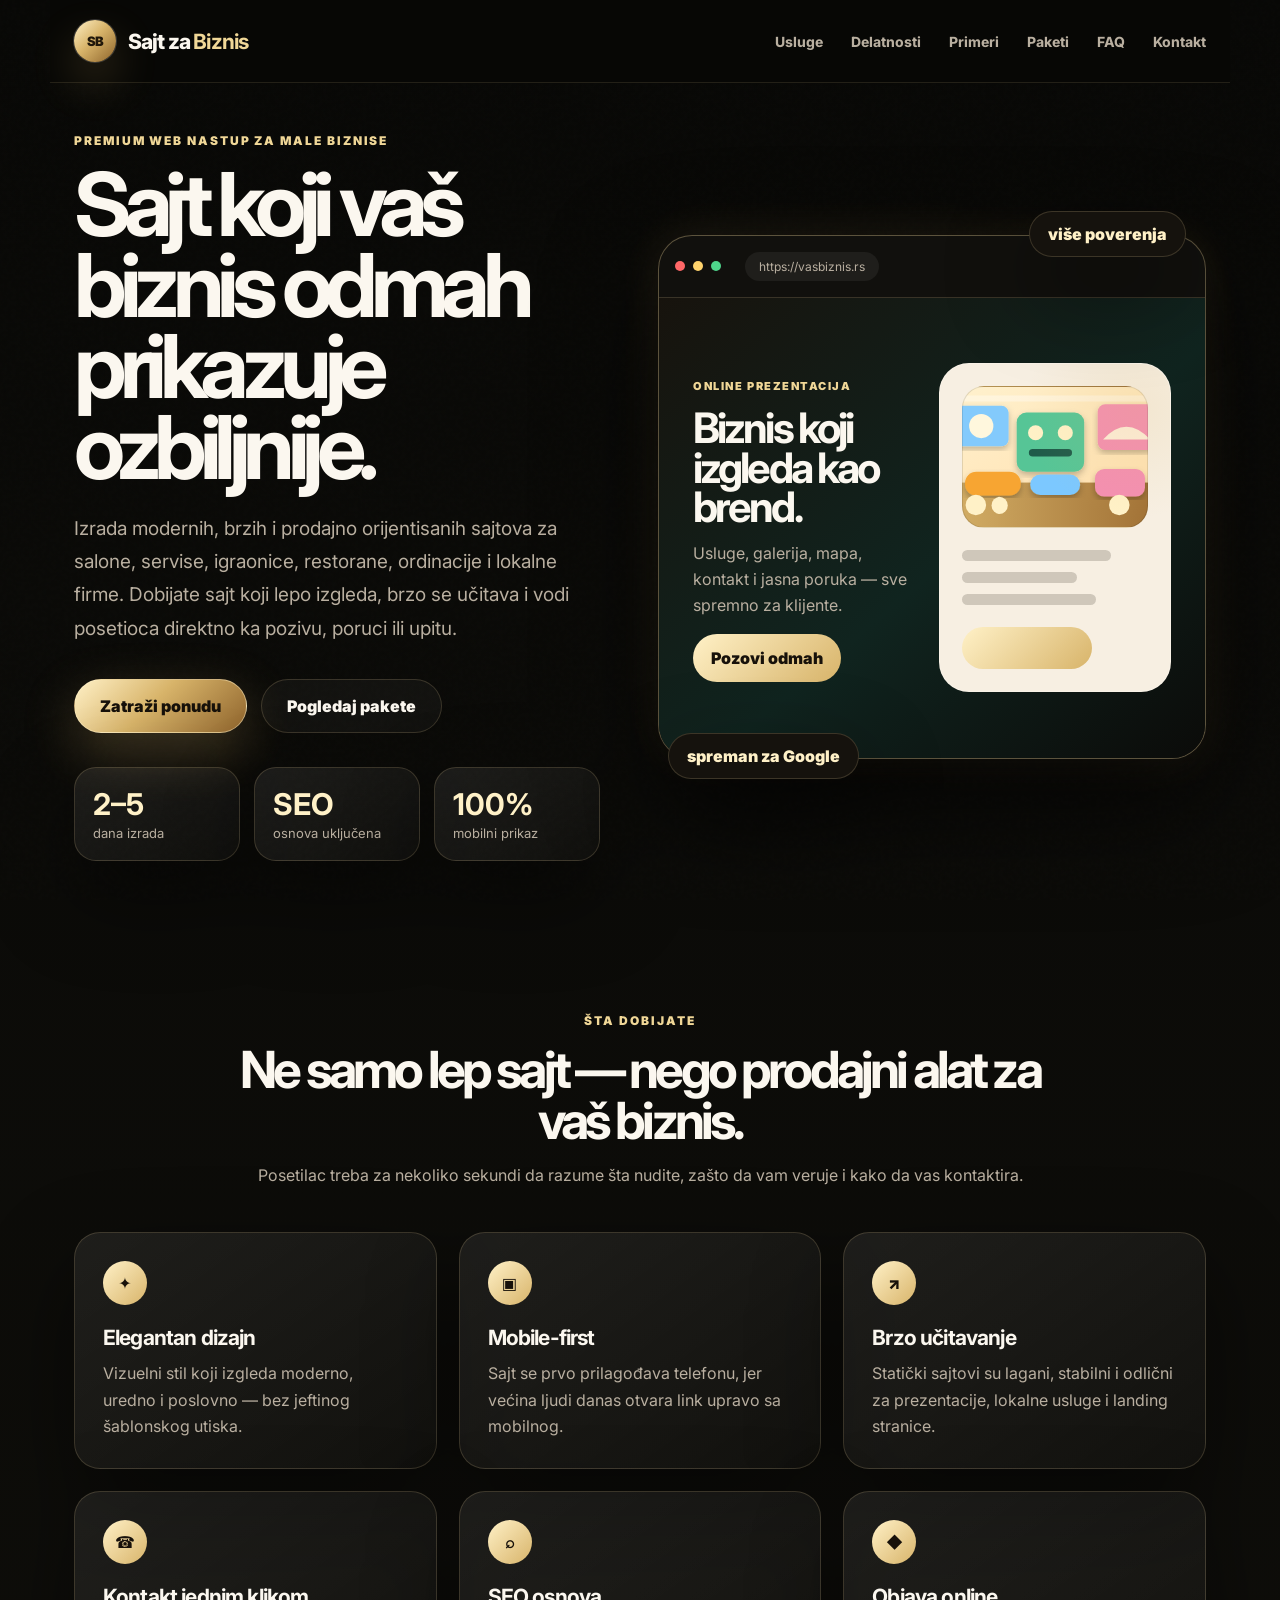
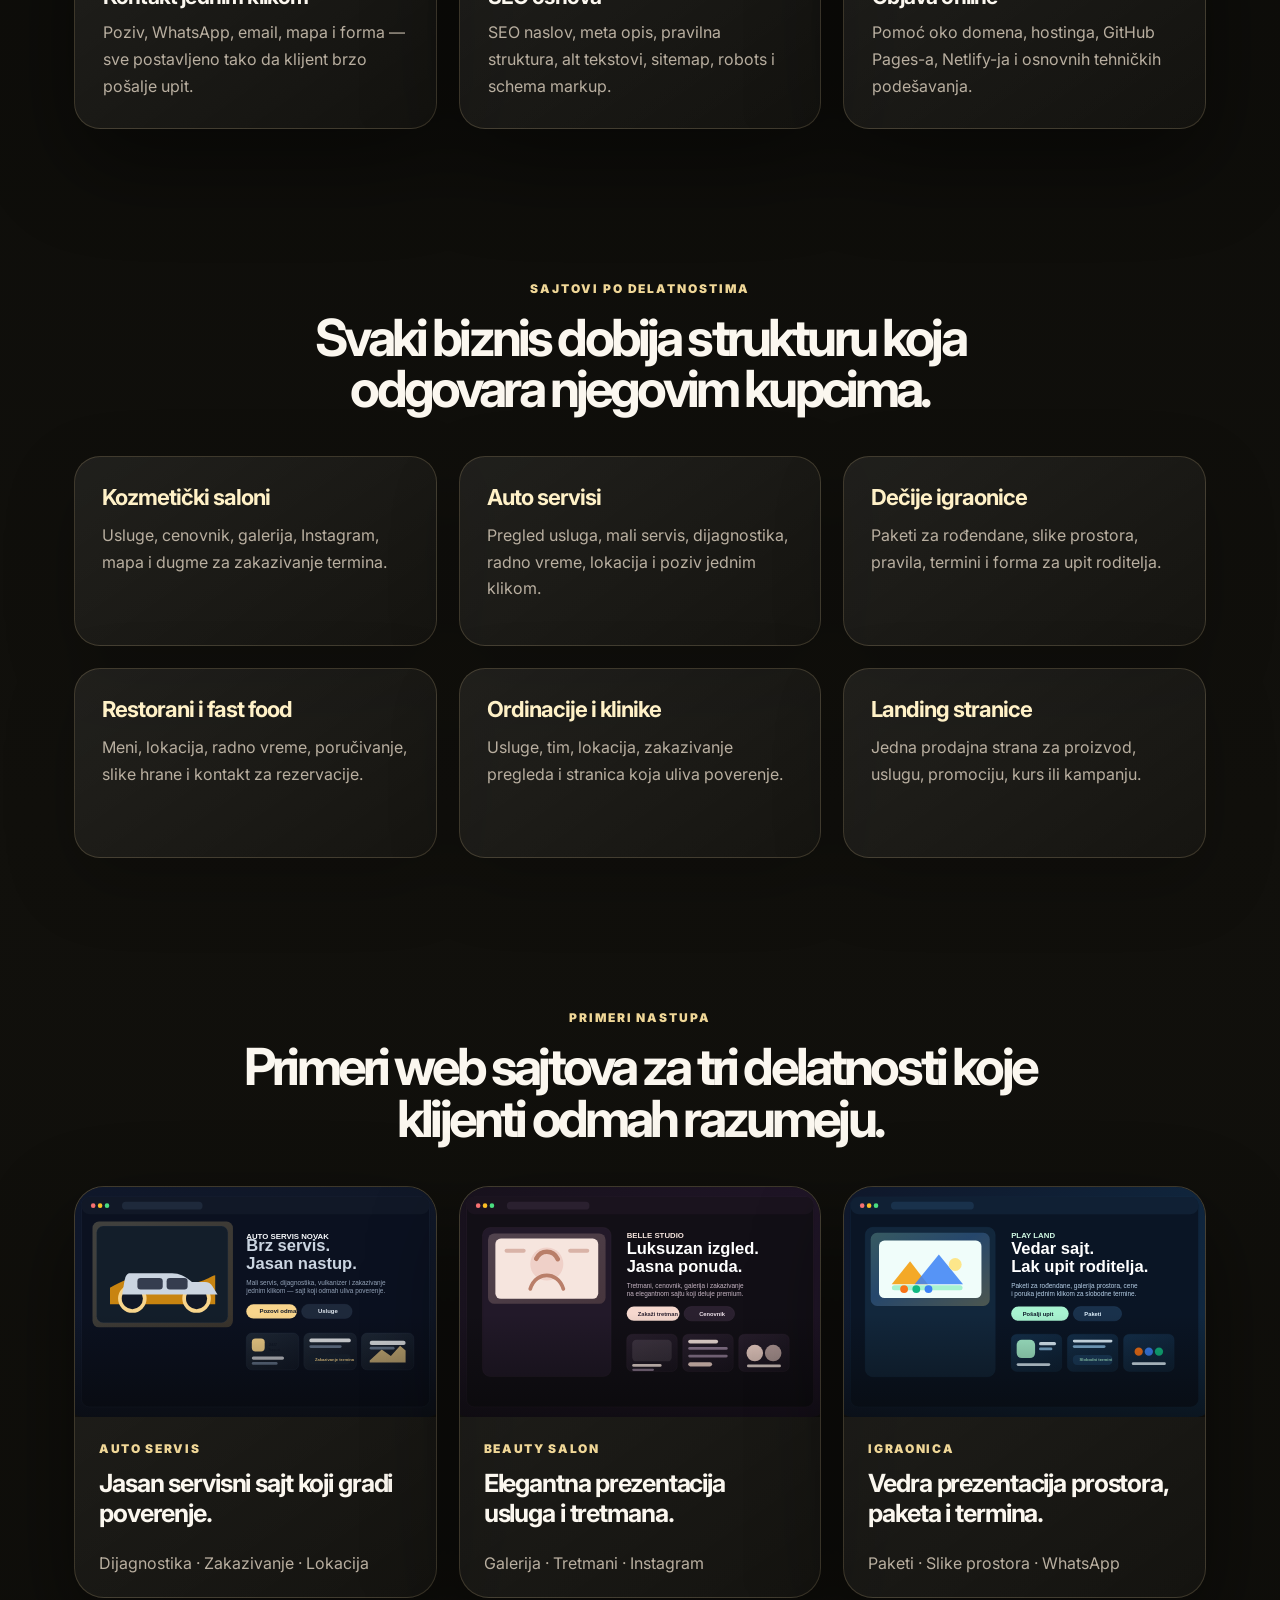
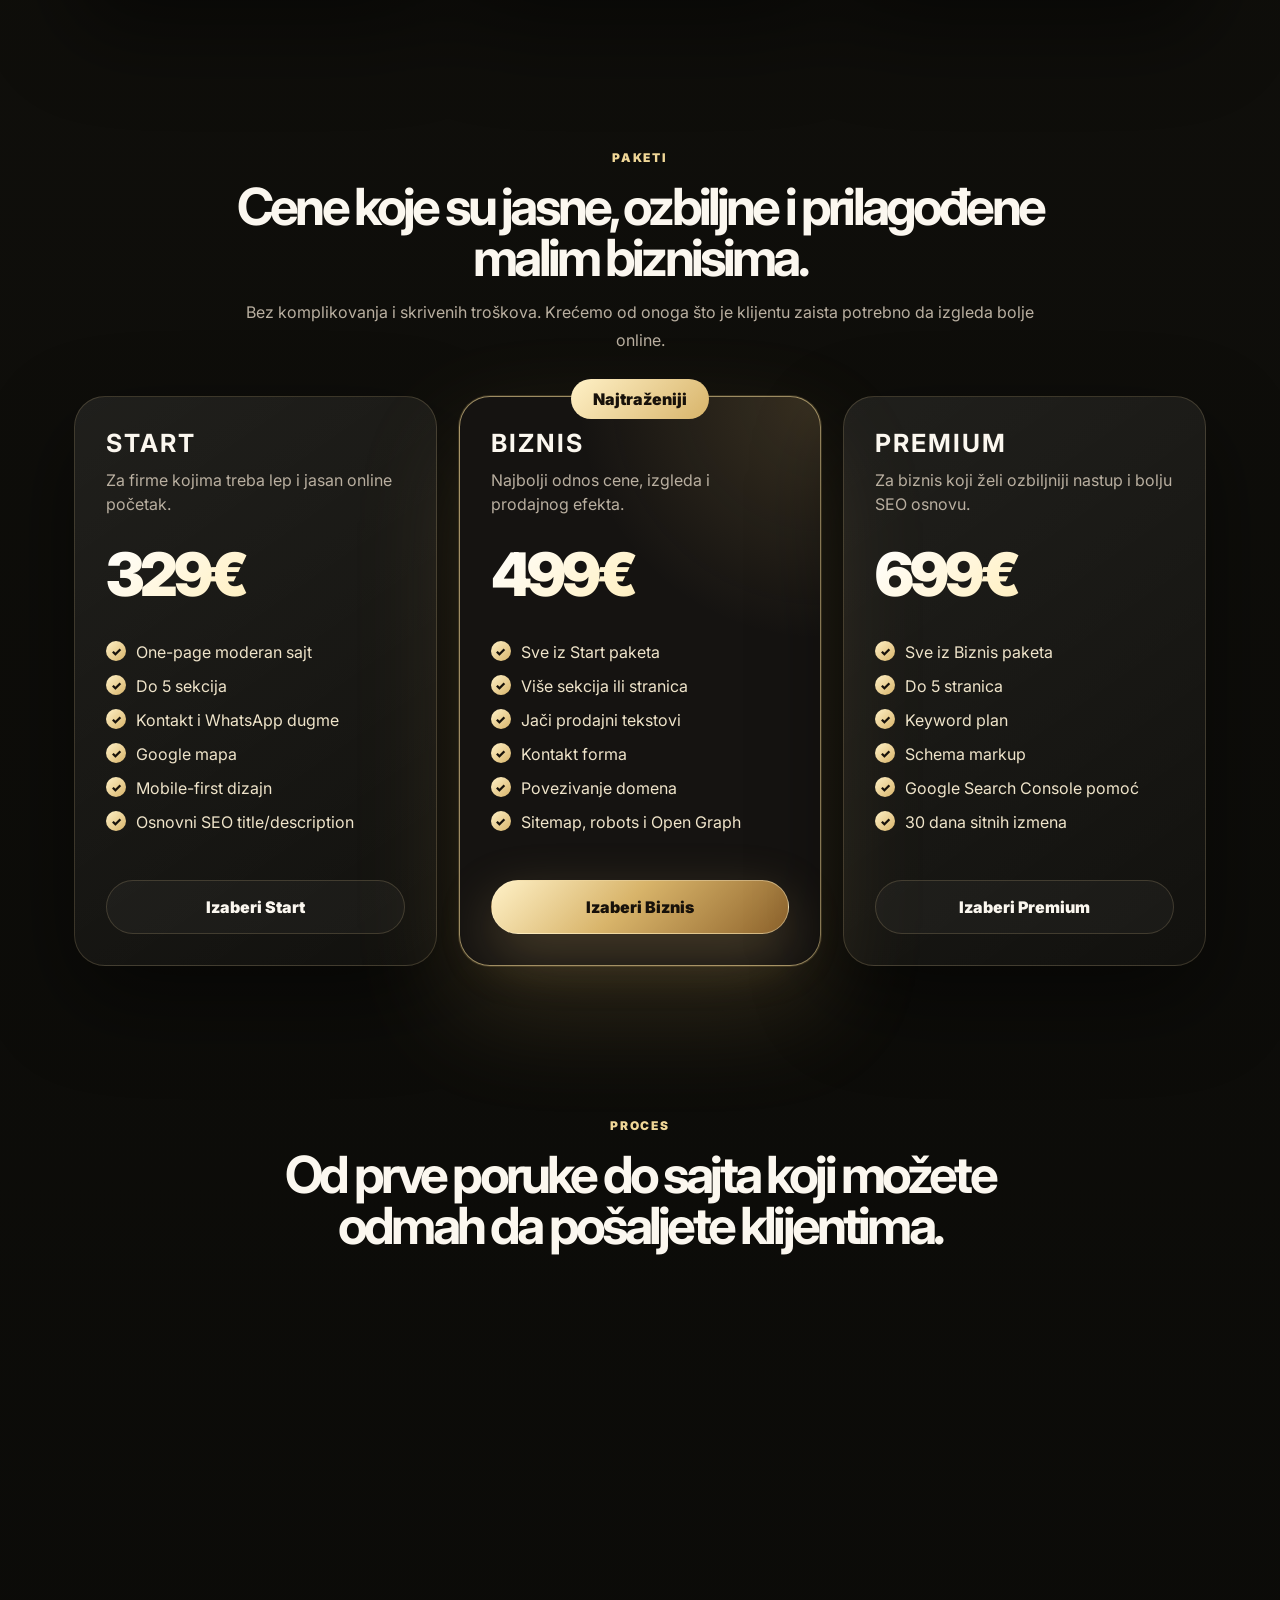
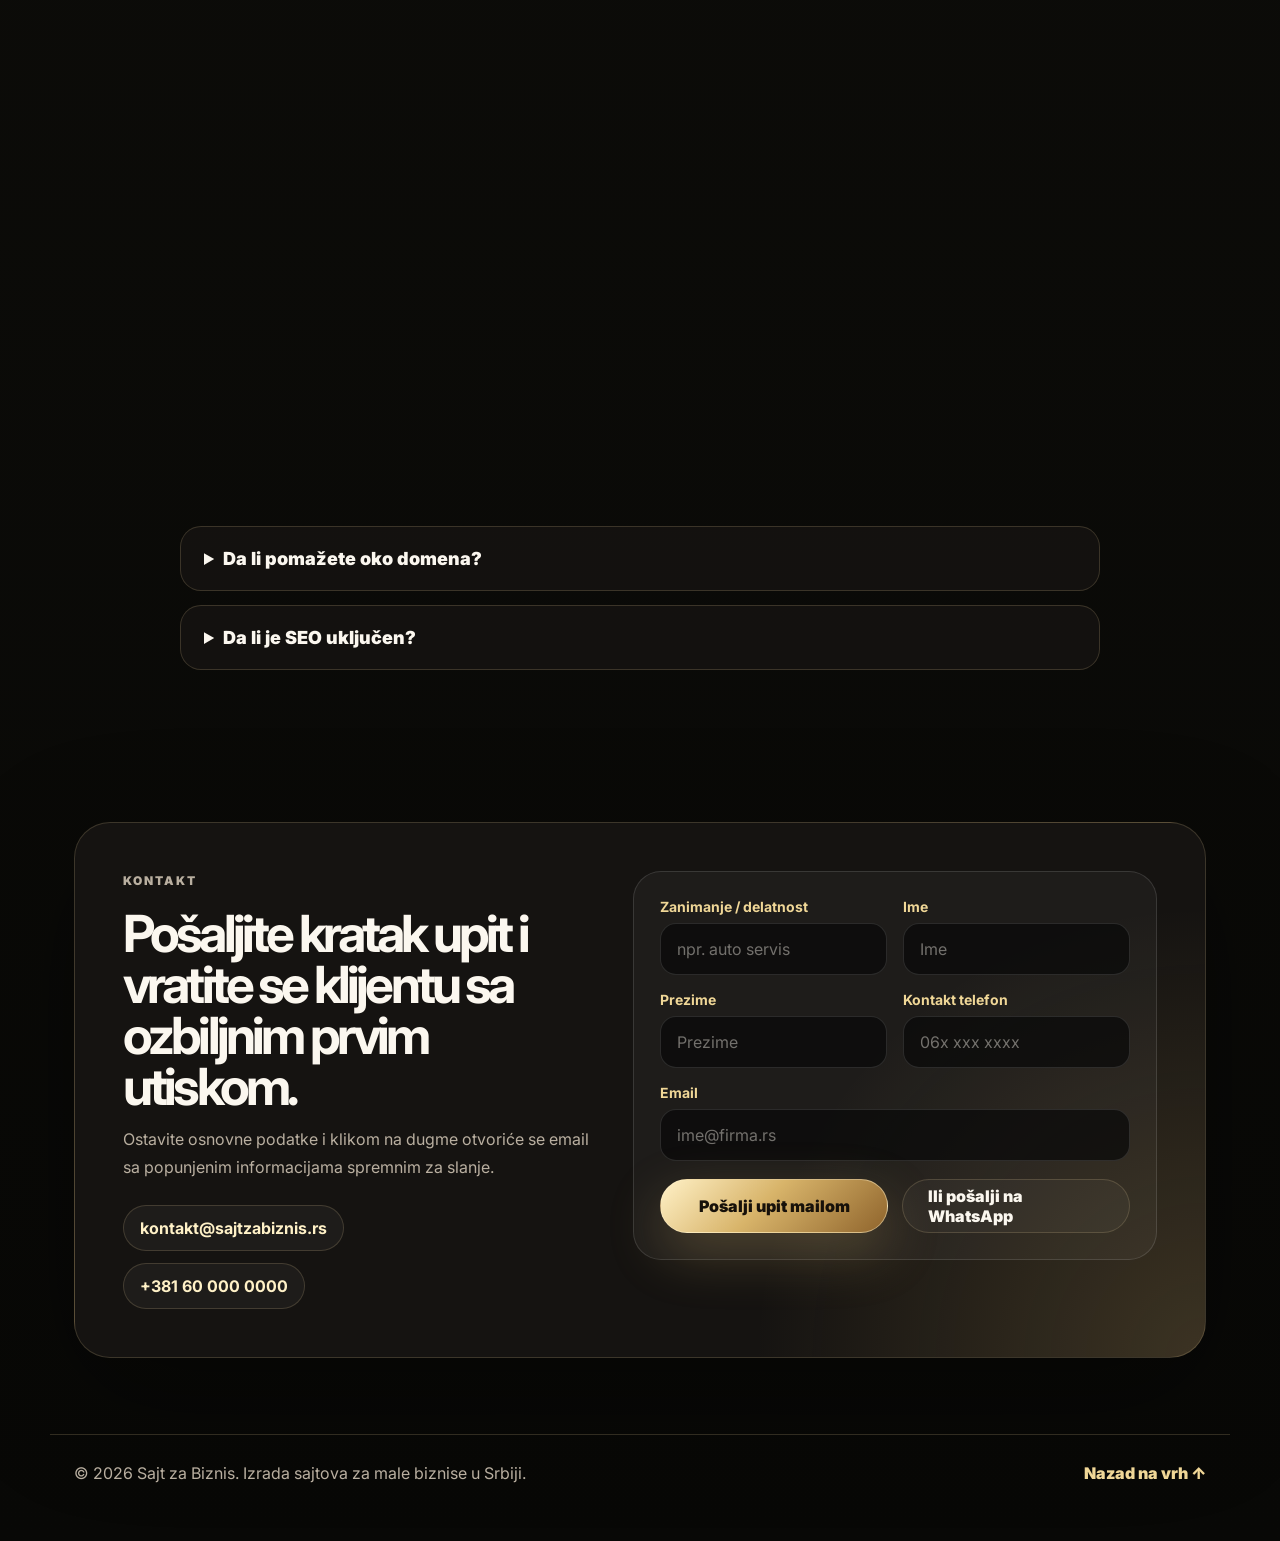
==== index.html @ cd70c440 "first commit" ====
<!DOCTYPE html>
<html lang="sr-RS">
<head>
  <meta charset="UTF-8" />
  <meta name="viewport" content="width=device-width, initial-scale=1.0" />

  <!-- SEO OSNOVA: kada kupiš domen, zameni https://sajtzabiznis.rs/ ako koristiš drugi domen -->
  <title>Sajt za Biznis | Izrada modernih sajtova za male biznise od 329€</title>
  <meta name="description" content="Sajt za Biznis izrađuje moderne, brze i prodajno orijentisane sajtove za male biznise u Srbiji. Paketi od 329€, mobilna verzija, WhatsApp dugme, mapa, osnovni SEO i objava sajta." />
  <meta name="robots" content="index, follow, max-image-preview:large" />
  <meta name="author" content="Sajt za Biznis" />
  <link rel="canonical" href="https://sajtzabiznis.rs/" />

  <!-- Open Graph: kako link izgleda kada ga šalješ na WhatsApp/Viber/Facebook -->
  <meta property="og:locale" content="sr_RS" />
  <meta property="og:type" content="website" />
  <meta property="og:title" content="Sajt za Biznis | Moderni sajtovi za male biznise" />
  <meta property="og:description" content="Luksuzni, brzi i prodajno orijentisani sajtovi za salone, servise, igraonice, restorane i lokalne firme. Paketi od 329€." />
  <meta property="og:url" content="https://sajtzabiznis.rs/" />
  <meta property="og:site_name" content="Sajt za Biznis" />
  <meta property="og:image" content="https://sajtzabiznis.rs/assets/og-image.svg" />

  <meta name="twitter:card" content="summary_large_image" />
  <meta name="twitter:title" content="Sajt za Biznis | Izrada sajtova za male biznise" />
  <meta name="twitter:description" content="Moderni statički sajtovi, osnovni SEO, mobilna verzija i objava sajta. Paketi od 329€." />
  <meta name="twitter:image" content="https://sajtzabiznis.rs/assets/og-image.svg" />

  <link rel="icon" href="assets/favicon.svg" type="image/svg+xml" />
  <link rel="preconnect" href="https://fonts.googleapis.com">
  <link rel="preconnect" href="https://fonts.gstatic.com" crossorigin>
  <link href="https://fonts.googleapis.com/css2?family=Inter:wght@400;500;600;700;800;900&display=swap" rel="stylesheet">
  <link rel="stylesheet" href="style.css" />

  <script type="application/ld+json">
  {
    "@context": "https://schema.org",
    "@type": "ProfessionalService",
    "name": "Sajt za Biznis",
    "description": "Izrada modernih, brzih i preglednih sajtova za male biznise u Srbiji.",
    "url": "https://sajtzabiznis.rs/",
    "telephone": "+381600000000",
    "email": "kontakt@sajtzabiznis.rs",
    "areaServed": ["Srbija", "Beograd", "Rakovica", "Miljakovac"],
    "priceRange": "329€ - 699€",
    "serviceType": ["Izrada sajtova", "Izrada landing page stranica", "Lokalni SEO", "Statički sajtovi"],
    "sameAs": []
  }
  </script>
  <script type="application/ld+json">
  {
    "@context": "https://schema.org",
    "@type": "FAQPage",
    "mainEntity": [
      {
        "@type": "Question",
        "name": "Koliko košta izrada sajta za mali biznis?",
        "acceptedAnswer": {"@type": "Answer", "text": "Cena osnovnog sajta kreće od 329€, Biznis paket je 499€, a Premium paket je 699€. Cena zavisi od broja stranica, materijala i dodatnih zahteva."}
      },
      {
        "@type": "Question",
        "name": "Da li svaki sajt radi na telefonu?",
        "acceptedAnswer": {"@type": "Answer", "text": "Da. Svaki sajt se pravi mobile-first, tako da lepo izgleda na telefonu, tabletu i računaru."}
      },
      {
        "@type": "Question",
        "name": "Da li pomažete oko domena i objave sajta?",
        "acceptedAnswer": {"@type": "Answer", "text": "Da. Paketi mogu uključiti pomoć oko povezivanja domena, hostinga, GitHub Pages-a, Netlify-ja i osnovnog SEO podešavanja."}
      }
    ]
  }
  </script>
</head>
<body>
  <div class="noise" aria-hidden="true"></div>
  <div class="orb orb-one" aria-hidden="true"></div>
  <div class="orb orb-two" aria-hidden="true"></div>
  <div class="orb orb-three" aria-hidden="true"></div>

  <header class="site-header">
    <a href="#top" class="brand" aria-label="Sajt za Biznis početna">
      <span class="brand-mark">SB</span>
      <span class="brand-text">Sajt za <strong>Biznis</strong></span>
    </a>
    <button class="menu-toggle" aria-label="Otvori meni" aria-expanded="false">
      <span></span><span></span><span></span>
    </button>
    <nav class="main-nav" aria-label="Glavna navigacija">
      <a href="#usluge">Usluge</a>
      <a href="#delatnosti">Delatnosti</a>
      <a href="#portfolio">Primeri</a>
      <a href="#paketi">Paketi</a>
      <a href="#faq">FAQ</a>
      <a href="#kontakt">Kontakt</a>
    </nav>
  </header>

  <main id="top">
    <section class="hero section-pad">
      <div class="hero-copy reveal">
        <p class="eyebrow">Premium web nastup za male biznise</p>
        <h1>Sajt koji vaš biznis odmah prikazuje ozbiljnije.</h1>
        <p class="hero-text">
          Izrada modernih, brzih i prodajno orijentisanih sajtova za salone, servise,
          igraonice, restorane, ordinacije i lokalne firme. Dobijate sajt koji lepo izgleda,
          brzo se učitava i vodi posetioca direktno ka pozivu, poruci ili upitu.
        </p>
        <div class="hero-actions">
          <a class="btn btn-primary" href="#kontakt">Zatraži ponudu</a>
          <a class="btn btn-secondary" href="#paketi">Pogledaj pakete</a>
        </div>
        <div class="trust-row" aria-label="Prednosti usluge">
          <div><strong>2–5</strong><span>dana izrada</span></div>
          <div><strong>SEO</strong><span>osnova uključena</span></div>
          <div><strong>100%</strong><span>mobilni prikaz</span></div>
        </div>
      </div>

      <div class="hero-visual reveal delay-1" aria-hidden="true">
        <div class="luxe-frame">
          <div class="browser-top">
            <span class="dot red"></span><span class="dot yellow"></span><span class="dot green"></span>
            <span class="url">https://vasbiznis.rs</span>
          </div>
          <div class="premium-preview">
            <div class="preview-copy">
              <span>ONLINE PREZENTACIJA</span>
              <h2>Biznis koji izgleda kao brend.</h2>
              <p>Usluge, galerija, mapa, kontakt i jasna poruka — sve spremno za klijente.</p>
              <button>Pozovi odmah</button>
            </div>
            <div class="preview-card">
              <div class="mini-window"></div>
              <div class="mini-lines"><i></i><i></i><i></i></div>
              <div class="mini-cta"></div>
            </div>
          </div>
        </div>
        <div class="floating-badge badge-one">više poverenja</div>
        <div class="floating-badge badge-two">spreman za Google</div>
      </div>
    </section>

    <section id="usluge" class="section-pad">
      <div class="section-title reveal">
        <p class="eyebrow">Šta dobijate</p>
        <h2>Ne samo lep sajt — nego prodajni alat za vaš biznis.</h2>
        <p class="section-subtitle">Posetilac treba za nekoliko sekundi da razume šta nudite, zašto da vam veruje i kako da vas kontaktira.</p>
      </div>
      <div class="features-grid">
        <article class="feature-card reveal"><span>✦</span><h3>Elegantan dizajn</h3><p>Vizuelni stil koji izgleda moderno, uredno i poslovno — bez jeftinog šablonskog utiska.</p></article>
        <article class="feature-card reveal delay-1"><span>▣</span><h3>Mobile-first</h3><p>Sajt se prvo prilagođava telefonu, jer većina ljudi danas otvara link upravo sa mobilnog.</p></article>
        <article class="feature-card reveal delay-2"><span>↗</span><h3>Brzo učitavanje</h3><p>Statički sajtovi su lagani, stabilni i odlični za prezentacije, lokalne usluge i landing stranice.</p></article>
        <article class="feature-card reveal"><span>☎</span><h3>Kontakt jednim klikom</h3><p>Poziv, WhatsApp, email, mapa i forma — sve postavljeno tako da klijent brzo pošalje upit.</p></article>
        <article class="feature-card reveal delay-1"><span>⌕</span><h3>SEO osnova</h3><p>SEO naslov, meta opis, pravilna struktura, alt tekstovi, sitemap, robots i schema markup.</p></article>
        <article class="feature-card reveal delay-2"><span>◆</span><h3>Objava online</h3><p>Pomoć oko domena, hostinga, GitHub Pages-a, Netlify-ja i osnovnih tehničkih podešavanja.</p></article>
      </div>
    </section>

    <section id="delatnosti" class="section-pad industries-section">
      <div class="section-title reveal">
        <p class="eyebrow">Sajtovi po delatnostima</p>
        <h2>Svaki biznis dobija strukturu koja odgovara njegovim kupcima.</h2>
      </div>
      <div class="industry-grid">
        <article class="industry-card reveal"><h3>Kozmetički saloni</h3><p>Usluge, cenovnik, galerija, Instagram, mapa i dugme za zakazivanje termina.</p></article>
        <article class="industry-card reveal delay-1"><h3>Auto servisi</h3><p>Pregled usluga, mali servis, dijagnostika, radno vreme, lokacija i poziv jednim klikom.</p></article>
        <article class="industry-card reveal delay-2"><h3>Dečije igraonice</h3><p>Paketi za rođendane, slike prostora, pravila, termini i forma za upit roditelja.</p></article>
        <article class="industry-card reveal"><h3>Restorani i fast food</h3><p>Meni, lokacija, radno vreme, poručivanje, slike hrane i kontakt za rezervacije.</p></article>
        <article class="industry-card reveal delay-1"><h3>Ordinacije i klinike</h3><p>Usluge, tim, lokacija, zakazivanje pregleda i stranica koja uliva poverenje.</p></article>
        <article class="industry-card reveal delay-2"><h3>Landing stranice</h3><p>Jedna prodajna strana za proizvod, uslugu, promociju, kurs ili kampanju.</p></article>
      </div>
    </section>

    <section id="portfolio" class="section-pad portfolio-section">
      <div class="section-title reveal">
        <p class="eyebrow">Primeri nastupa</p>
        <h2>Primeri web sajtova za tri delatnosti koje klijenti odmah razumeju.</h2>
      </div>
      <div class="portfolio-grid">
        <article class="portfolio-card reveal">
          <div class="portfolio-image auto" role="img" aria-label="Primer sajta za auto servis"></div>
          <div class="portfolio-content"><p>AUTO SERVIS</p><h3>Jasan servisni sajt koji gradi poverenje.</h3><span>Dijagnostika · Zakazivanje · Lokacija</span></div>
        </article>
        <article class="portfolio-card reveal delay-1">
          <div class="portfolio-image beauty" role="img" aria-label="Primer sajta za kozmetički salon"></div>
          <div class="portfolio-content"><p>BEAUTY SALON</p><h3>Elegantna prezentacija usluga i tretmana.</h3><span>Galerija · Tretmani · Instagram</span></div>
        </article>
        <article class="portfolio-card reveal delay-2">
          <div class="portfolio-image play" role="img" aria-label="Primer sajta za igraonicu"></div>
          <div class="portfolio-content"><p>IGRAONICA</p><h3>Vedra prezentacija prostora, paketa i termina.</h3><span>Paketi · Slike prostora · WhatsApp</span></div>
        </article>
      </div>
    </section>

    <section id="paketi" class="section-pad pricing-section">
      <div class="section-title reveal">
        <p class="eyebrow">Paketi</p>
        <h2>Cene koje su jasne, ozbiljne i prilagođene malim biznisima.</h2>
        <p class="section-subtitle">Bez komplikovanja i skrivenih troškova. Krećemo od onoga što je klijentu zaista potrebno da izgleda bolje online.</p>
      </div>
      <div class="pricing-grid">
        <article class="price-card reveal">
          <div class="price-head"><h3>START</h3><p>Za firme kojima treba lep i jasan online početak.</p><div class="price">329€</div></div>
          <ul><li>One-page moderan sajt</li><li>Do 5 sekcija</li><li>Kontakt i WhatsApp dugme</li><li>Google mapa</li><li>Mobile-first dizajn</li><li>Osnovni SEO title/description</li></ul>
          <a href="#kontakt" class="btn btn-outline">Izaberi Start</a>
        </article>
        <article class="price-card featured reveal delay-1">
          <div class="popular">Najtraženiji</div>
          <div class="price-head"><h3>BIZNIS</h3><p>Najbolji odnos cene, izgleda i prodajnog efekta.</p><div class="price">499€</div></div>
          <ul><li>Sve iz Start paketa</li><li>Više sekcija ili stranica</li><li>Jači prodajni tekstovi</li><li>Kontakt forma</li><li>Povezivanje domena</li><li>Sitemap, robots i Open Graph</li></ul>
          <a href="#kontakt" class="btn btn-primary">Izaberi Biznis</a>
        </article>
        <article class="price-card reveal delay-2">
          <div class="price-head"><h3>PREMIUM</h3><p>Za biznis koji želi ozbiljniji nastup i bolju SEO osnovu.</p><div class="price">699€</div></div>
          <ul><li>Sve iz Biznis paketa</li><li>Do 5 stranica</li><li>Keyword plan</li><li>Schema markup</li><li>Google Search Console pomoć</li><li>30 dana sitnih izmena</li></ul>
          <a href="#kontakt" class="btn btn-outline">Izaberi Premium</a>
        </article>
      </div>
    </section>

    <section id="proces" class="section-pad process-section">
      <div class="section-title reveal"><p class="eyebrow">Proces</p><h2>Od prve poruke do sajta koji možete odmah da pošaljete klijentima.</h2></div>
      <div class="timeline">
        <div class="step reveal"><span>01</span><h3>Dogovor</h3><p>Pošaljete delatnost, slike, usluge, kontakt, boje i stil koji želite.</p></div>
        <div class="step reveal delay-1"><span>02</span><h3>Dizajn i tekst</h3><p>Pripremamo strukturu, tekstove i izgled sajta za telefon i računar.</p></div>
        <div class="step reveal delay-2"><span>03</span><h3>Objava</h3><p>Sajt se testira, optimizuje i postavlja online sa domenom ili privremenim linkom.</p></div>
      </div>
    </section>

    <section id="faq" class="section-pad faq-section">
      <div class="section-title reveal"><p class="eyebrow">Česta pitanja</p><h2>Šta klijenti najčešće pitaju pre izrade sajta?</h2></div>
      <div class="faq-list">
        <details class="reveal"><summary>Koliko košta izrada sajta za mali biznis?</summary><p>START paket kreće od 329€, BIZNIS paket je 499€, a PREMIUM paket je 699€. Konačna cena zavisi od obima posla, broja stranica, slika i dodatnih zahteva.</p></details>
        <details class="reveal delay-1"><summary>Koliko traje izrada sajta?</summary><p>Jednostavan sajt može biti gotov za nekoliko dana. Veći sajt sa više stranica, SEO strukturom i dodatnim materijalom traje duže.</p></details>
        <details class="reveal delay-2"><summary>Da li će sajt raditi na telefonu?</summary><p>Da. Svaki sajt se pravi mobile-first, jer većina korisnika prvo otvara sajt preko telefona.</p></details>
        <details class="reveal"><summary>Da li pomažete oko domena?</summary><p>Da. Možemo pomoći oko povezivanja domena, GitHub Pages-a, Netlify-ja, osnovnih DNS podešavanja i objave sajta.</p></details>
        <details class="reveal delay-1"><summary>Da li je SEO uključen?</summary><p>Da. Svaki paket ima osnovni SEO, a viši paketi mogu uključiti sitemap, robots.txt, Open Graph, schema markup, keyword plan i pomoć oko Google Search Console-a.</p></details>
      </div>
    </section>

    <section id="kontakt" class="section-pad contact-section">
      <div class="contact-card reveal">
        <div>
          <p class="eyebrow">Kontakt</p>
          <h2>Pošaljite kratak upit i vratite se klijentu sa ozbiljnim prvim utiskom.</h2>
          <p>Ostavite osnovne podatke i klikom na dugme otvoriće se email sa popunjenim informacijama spremnim za slanje.</p>
          <div class="contact-quick-links">
            <a class="quick-link" href="mailto:kontakt@sajtzabiznis.rs?subject=Upit%20za%20izradu%20sajta">kontakt@sajtzabiznis.rs</a>
            <a class="quick-link" href="tel:+381600000000">+381 60 000 0000</a>
          </div>
        </div>
        <form id="leadForm" class="lead-form">
          <div class="form-grid">
            <label>
              <span>Zanimanje / delatnost</span>
              <input type="text" name="occupation" placeholder="npr. auto servis" required>
            </label>
            <label>
              <span>Ime</span>
              <input type="text" name="firstName" placeholder="Ime" required>
            </label>
            <label>
              <span>Prezime</span>
              <input type="text" name="lastName" placeholder="Prezime" required>
            </label>
            <label>
              <span>Kontakt telefon</span>
              <input type="tel" name="phone" placeholder="06x xxx xxxx" required>
            </label>
            <label class="full-width">
              <span>Email</span>
              <input type="email" name="email" placeholder="ime@firma.rs" required>
            </label>
          </div>
          <div class="form-actions">
            <button class="btn btn-primary" type="submit">Pošalji upit mailom</button>
            <a class="btn btn-secondary" id="whatsappLink" href="https://wa.me/381600000000?text=Zdravo,%20zanima%20me%20izrada%20sajta" target="_blank" rel="noopener">Ili pošalji na WhatsApp</a>
          </div>
        </form>
      </div>
    </section>
  </main>

  <footer class="site-footer">
    <p>© <span id="year"></span> Sajt za Biznis. Izrada sajtova za male biznise u Srbiji.</p>
    <a href="#top">Nazad na vrh ↑</a>
  </footer>

  <script src="script.js"></script>
</body>
</html>
---- style.css ----
:root {
  --bg: #070707;
  --bg-soft: #11100e;
  --card: rgba(22, 20, 18, 0.76);
  --card-strong: rgba(22, 20, 18, 0.96);
  --text: #fbf7ef;
  --muted: #b9afa0;
  --line: rgba(236, 210, 154, 0.18);
  --gold: #d8b46a;
  --gold-2: #f0d797;
  --champagne: #fff1c7;
  --brown: #7b5325;
  --green: #0f3d34;
  --shadow: 0 34px 90px rgba(0, 0, 0, 0.48);
}

* { box-sizing: border-box; }
html { scroll-behavior: smooth; }
body {
  margin: 0;
  font-family: 'Inter', system-ui, -apple-system, BlinkMacSystemFont, sans-serif;
  background:
    linear-gradient(180deg, #080806 0%, #11100c 38%, #080806 100%);
  color: var(--text);
  overflow-x: hidden;
}
a { color: inherit; text-decoration: none; }
button, input, textarea { font: inherit; }

.noise {
  position: fixed;
  inset: 0;
  pointer-events: none;
  opacity: 0.015;
  background-image: url("data:image/svg+xml,%3Csvg viewBox='0 0 256 256' xmlns='http://www.w3.org/2000/svg'%3E%3Cfilter id='noiseFilter'%3E%3CfeTurbulence type='fractalNoise' baseFrequency='0.8' numOctaves='4' stitchTiles='stitch'/%3E%3C/filter%3E%3Crect width='100%25' height='100%25' filter='url(%23noiseFilter)'/%3E%3C/svg%3E");
  z-index: 1;
}
.orb { display: none; }
.orb-one { right: -130px; top: 90px; background: var(--gold); }
.orb-two { left: -160px; bottom: 90px; background: #0f5c4d; }
.orb-three { left: 50%; top: 40%; background: #5f3b16; opacity: .12; }

.site-header {
  position: sticky; top: 0; z-index: 10;
  display: flex; align-items: center; justify-content: space-between;
  max-width: 1180px; margin: 0 auto; padding: 20px 24px;
  background: rgba(8, 8, 6, 0.92);
  border-bottom: 1px solid rgba(236,210,154,.12);
}
.brand { display: inline-flex; align-items: center; gap: 12px; font-size: 21px; font-weight: 800; letter-spacing: -0.04em; }
.brand-mark {
  width: 42px; height: 42px; border-radius: 50%; display: grid; place-items: center;
  color: #20170a; font-size: 13px; font-weight: 900;
  background: linear-gradient(135deg, #fff1c7, #d8b46a 46%, #8e642b);
  box-shadow: 0 0 0 1px rgba(255,255,255,.18), 0 20px 45px rgba(216,180,106,.24);
}
.brand-text strong { color: var(--gold-2); }
.main-nav { display: flex; gap: 28px; color: var(--muted); font-weight: 750; font-size: 14px; }
.main-nav a { transition: color .2s ease; }
.main-nav a:hover { color: var(--champagne); }
.menu-toggle { display: none; background: transparent; border: 0; cursor: pointer; }
.menu-toggle span { display: block; width: 26px; height: 2px; background: var(--text); margin: 6px 0; }

.section-pad { max-width: 1180px; margin: 0 auto; padding: 76px 24px; position: relative; z-index: 2; }
.hero { display: grid; grid-template-columns: .98fr 1.02fr; align-items: center; gap: 58px; padding-top: 50px; min-height: 760px; }
.eyebrow { color: var(--gold-2); font-weight: 900; text-transform: uppercase; letter-spacing: .16em; font-size: 12px; margin: 0 0 16px; }
h1, h2, h3, p { margin-top: 0; }
h1 { font-size: clamp(48px, 7vw, 88px); line-height: .92; letter-spacing: -0.085em; margin-bottom: 24px; }
.hero-text { color: var(--muted); font-size: 19px; line-height: 1.75; max-width: 650px; }
.hero-actions { display: flex; gap: 14px; flex-wrap: wrap; margin: 34px 0; }
.btn { display: inline-flex; align-items: center; justify-content: center; min-height: 54px; padding: 0 25px; border-radius: 999px; font-weight: 900; border: 1px solid var(--line); cursor: pointer; transition: transform .2s ease, box-shadow .2s ease, border-color .2s ease, background .2s ease; }
.btn:hover { transform: translateY(-2px); }
.btn-primary { background: linear-gradient(135deg, #fff1c7, #d8b46a 45%, #8f642c); color: #17110a; box-shadow: 0 20px 54px rgba(216,180,106,.28); border-color: rgba(255,241,199,.48); }
.btn-secondary, .btn-outline { background: rgba(255,255,255,.035); color: var(--text); }
.btn-secondary:hover, .btn-outline:hover { border-color: rgba(240,215,151,.38); box-shadow: 0 18px 48px rgba(0,0,0,.30); }
.trust-row { display: grid; grid-template-columns: repeat(3, 1fr); gap: 14px; max-width: 630px; }
.trust-row div, .feature-card, .price-card, .step, .portfolio-card {
  background: linear-gradient(145deg, rgba(255,255,255,.075), rgba(255,255,255,.025));
  border: 1px solid var(--line); box-shadow: var(--shadow);
}
.trust-row div { padding: 18px; border-radius: 22px; }
.trust-row strong { display: block; font-size: 30px; color: var(--champagne); }
.trust-row span { color: var(--muted); font-size: 13px; }

.hero-visual { position: relative; perspective: 1200px; }
.luxe-frame { border: 1px solid rgba(236,210,154,.34); border-radius: 34px; overflow: hidden; background: #11100d; box-shadow: 0 42px 110px rgba(0,0,0,.62), 0 0 46px rgba(216,180,106,.13); transform: none; }
.browser-top { display: flex; align-items: center; gap: 8px; padding: 16px; border-bottom: 1px solid var(--line); }
.dot { width: 10px; height: 10px; border-radius: 50%; }
.red { background: #ff6767; } .yellow { background: #ffd36c; } .green { background: #4fd58b; }
.url { margin-left: 16px; color: var(--muted); font-size: 12px; background: rgba(255,255,255,.06); padding: 7px 14px; border-radius: 999px; }
.premium-preview { min-height: 460px; display: grid; grid-template-columns: .95fr 1fr; gap: 26px; align-items: center; padding: 34px; background: linear-gradient(140deg, #17130d 0%, #10241f 55%, #0b0b09 100%); }
.preview-copy span { color: var(--gold-2); font-size: 11px; font-weight: 900; letter-spacing: .14em; }
.preview-copy h2 { font-size: 42px; line-height: .95; letter-spacing: -0.07em; margin: 14px 0; }
.preview-copy p { color: var(--muted); line-height: 1.6; }
.preview-copy button { border: 0; border-radius: 999px; padding: 14px 18px; font-weight: 900; color: #17110a; background: linear-gradient(135deg, #fff1c7, #d8b46a); }
.preview-card { min-height: 300px; border-radius: 30px; border: 1px solid rgba(255,255,255,.18); background: #f7efe2; padding: 22px; position: relative; overflow: hidden; color: #17110a; }
.preview-card:before { content: ''; position: absolute; width: 250px; height: 250px; right: -90px; top: -80px; border-radius: 50%; background: radial-gradient(circle, rgba(216,180,106,.55), transparent 62%); opacity: .28; }
.mini-window { height: 142px; border-radius: 22px; background: url('assets/playroom.svg'); background-size: cover; background-position: center; border: 1px solid rgba(23,17,10,.12); }
.mini-lines { display: grid; gap: 11px; margin-top: 22px; }
.mini-lines i { height: 11px; border-radius: 999px; background: rgba(23,17,10,.18); }
.mini-lines i:nth-child(1){ width: 80%; } .mini-lines i:nth-child(2){ width: 62%; } .mini-lines i:nth-child(3){ width: 72%; }
.mini-cta { width: 130px; height: 42px; border-radius: 999px; margin-top: 22px; background: linear-gradient(135deg, #fff1c7, #d8b46a); }
.floating-badge { position: absolute; background: #15120d; border: 1px solid var(--line); border-radius: 999px; padding: 12px 18px; font-weight: 900; box-shadow: var(--shadow); color: var(--champagne); }
.badge-one { right: 20px; top: -24px; }
.badge-two { left: 10px; bottom: -20px; }

.section-title { text-align: center; max-width: 810px; margin: 0 auto 42px; }
.section-title h2 { font-size: clamp(34px, 4vw, 58px); line-height: 1; letter-spacing: -0.075em; margin-bottom: 16px; }
.section-subtitle { color: var(--muted); line-height: 1.72; }
.features-grid, .industry-grid, .portfolio-grid, .pricing-grid, .timeline { display: grid; gap: 22px; }
.features-grid { grid-template-columns: repeat(3, 1fr); }
.feature-card { padding: 28px; border-radius: 26px; }
.feature-card span { display: inline-grid; place-items: center; width: 44px; height: 44px; border-radius: 50%; color: #17110a; background: linear-gradient(135deg, #fff1c7, #d8b46a); font-weight: 900; }
.feature-card h3 { margin: 20px 0 10px; font-size: 21px; letter-spacing: -0.04em; }
.feature-card p { color: var(--muted); line-height: 1.68; margin-bottom: 0; }

.industry-grid { grid-template-columns: repeat(3, 1fr); }
.industry-card { padding: 27px; border-radius: 26px; min-height: 190px; background: linear-gradient(145deg, rgba(255,255,255,.07), rgba(255,255,255,.025)); border: 1px solid var(--line); box-shadow: 0 24px 70px rgba(0,0,0,.22); }
.industry-card h3 { font-size: 22px; letter-spacing: -0.045em; margin-bottom: 12px; color: var(--champagne); }
.industry-card p { color: var(--muted); line-height: 1.65; }
.portfolio-grid, .pricing-grid { grid-template-columns: repeat(3, 1fr); }
.portfolio-card { border-radius: 30px; overflow: hidden; }
.portfolio-image { height: 230px; background-size: cover; background-position: center; position: relative; }
.portfolio-image:after { content:''; position:absolute; inset:0; background: linear-gradient(180deg, transparent 55%, rgba(7,7,7,.58)); }
.portfolio-image.auto { background-image: url('assets/portfolio-auto-site.svg'); }
.portfolio-image.beauty { background-image: url('assets/portfolio-salon-site.svg'); }
.portfolio-image.play { background-image: url('assets/portfolio-playroom-site.svg'); background-size: cover; background-position: center; }
.portfolio-content { padding: 24px; }
.portfolio-content p { color: var(--gold-2); font-size: 12px; font-weight: 900; letter-spacing: .14em; }
.portfolio-content h3 { font-size: 25px; letter-spacing: -0.045em; }
.portfolio-content span { color: var(--muted); }

.price-card { position: relative; padding: 31px; border-radius: 31px; display: flex; flex-direction: column; min-height: 570px; }
.price-card.featured { border-color: rgba(240,215,151,.62); box-shadow: 0 0 0 1px rgba(216,180,106,.18), 0 44px 110px rgba(216,180,106,.16); transform: translateY(-16px); background: radial-gradient(circle at top right, rgba(216,180,106,.18), transparent 36%), var(--card-strong); }
.popular { position: absolute; top: -18px; left: 50%; transform: translateX(-50%); background: linear-gradient(135deg, #fff1c7, #d8b46a); color: #17110a; padding: 10px 22px; border-radius: 999px; font-weight: 900; }
.price-head h3 { font-size: 25px; letter-spacing: .08em; margin-bottom: 10px; }
.price-head p { min-height: 52px; color: var(--muted); line-height: 1.5; }
.price { font-size: 60px; font-weight: 900; letter-spacing: -0.07em; background: linear-gradient(135deg, #fff, #fff1c7, #d8b46a); -webkit-background-clip: text; color: transparent; margin: 18px 0; }
.price-card ul { list-style: none; padding: 0; margin: 14px 0 28px; display: grid; gap: 14px; color: #efe4ca; }
.price-card li { position: relative; padding-left: 30px; }
.price-card li:before { content: '✓'; position: absolute; left: 0; top: -1px; width: 20px; height: 20px; display: grid; place-items: center; border-radius: 50%; background: linear-gradient(135deg, #fff1c7, #d8b46a); color:#17110a; font-size: 12px; font-weight: 900; }
.price-card .btn { margin-top: auto; }
.timeline { grid-template-columns: repeat(3, 1fr); }
.step { padding: 31px; border-radius: 26px; }
.step span { font-size: 46px; font-weight: 900; color: rgba(240,215,151,.18); }
.step h3 { font-size: 24px; }
.step p { color: var(--muted); line-height: 1.65; }
.faq-list { display: grid; gap: 14px; max-width: 920px; margin: 0 auto; }
.faq-list details { padding: 21px 23px; border-radius: 21px; border: 1px solid var(--line); background: rgba(22,20,18,.82); }
.faq-list summary { cursor: pointer; font-weight: 900; font-size: 18px; color: var(--text); }
.faq-list p { margin-top: 14px; color: var(--muted); line-height: 1.7; }
.contact-card { border-radius: 36px; padding: 48px; display: grid; grid-template-columns: .95fr 1.05fr; gap: 36px; align-items: start; background: radial-gradient(circle at bottom right, rgba(216,180,106,.20), transparent 36%), var(--card-strong); border: 1px solid var(--line); box-shadow: 0 38px 120px rgba(0,0,0,.34); }
.contact-card h2 { font-size: clamp(34px, 4vw, 54px); line-height: 1; letter-spacing: -0.075em; margin: 10px 0 14px; }
.contact-card p { color: var(--muted); line-height: 1.7; }
.contact-quick-links { display: grid; gap: 12px; margin-top: 24px; }
.quick-link { display: inline-flex; align-items: center; width: fit-content; padding: 12px 16px; border-radius: 999px; border: 1px solid var(--line); background: rgba(255,255,255,.04); color: var(--champagne); font-weight: 700; }
.lead-form { padding: 26px; border-radius: 28px; border: 1px solid rgba(255,255,255,.12); background: rgba(255,255,255,.04); }
.form-grid { display: grid; grid-template-columns: repeat(2, 1fr); gap: 16px; }
.lead-form label { display: grid; gap: 8px; }
.lead-form span { font-size: 14px; color: var(--gold-2); font-weight: 700; }
.lead-form input { width: 100%; border-radius: 16px; border: 1px solid rgba(255,255,255,.12); background: rgba(9,9,9,.72); color: var(--text); padding: 15px 16px; font: inherit; outline: none; transition: border-color .2s ease, box-shadow .2s ease, transform .2s ease; }
.lead-form input::placeholder { color: rgba(238,233,223,.45); }
.lead-form input:focus { border-color: rgba(240,215,151,.7); box-shadow: 0 0 0 4px rgba(216,180,106,.12); }
.full-width { grid-column: 1 / -1; }
.form-actions { display: grid; grid-template-columns: 1fr 1fr; gap: 14px; margin-top: 18px; }
.form-actions .btn { width: 100%; justify-content: center; }
.contact-actions { display: grid; gap: 14px; }
.site-footer { position: relative; z-index: 2; max-width: 1180px; margin: 0 auto; padding: 28px 24px 42px; color: var(--muted); display: flex; justify-content: space-between; gap: 20px; border-top: 1px solid var(--line); }
.site-footer a { color: var(--gold-2); font-weight: 900; }
.reveal { opacity: 0; transform: translateY(26px); transition: opacity .7s ease, transform .7s ease; }
.reveal.visible { opacity: 1; transform: translateY(0); }
.delay-1 { transition-delay: .1s; }
.delay-2 { transition-delay: .2s; }

@media (max-width: 980px) {
  .hero, .contact-card { grid-template-columns: 1fr; min-height: auto; }
  .hero-visual { order: -1; }
  .features-grid, .industry-grid, .portfolio-grid, .pricing-grid, .timeline { grid-template-columns: 1fr; }
  .price-card.featured { transform: none; }
  .site-footer { flex-direction: column; }
}
@media (max-width: 760px) {
  .site-header { padding: 16px 18px; }
  .brand { font-size: 19px; }
  .brand-mark { width: 38px; height: 38px; }
  .menu-toggle { display: block; }
  .main-nav { position: absolute; left: 18px; right: 18px; top: 70px; display: none; flex-direction: column; gap: 0; padding: 12px; border: 1px solid var(--line); border-radius: 22px; background: rgba(7,7,7,.96); }
  .main-nav.open { display: flex; }
  .main-nav a { padding: 14px; }
  .section-pad { padding: 54px 18px; }
  .hero { gap: 36px; padding-top: 28px; }
  .trust-row { grid-template-columns: 1fr; }
  .hero-actions .btn { width: 100%; }
  .luxe-frame { transform: none; border-radius: 24px; }
  .premium-preview { grid-template-columns: 1fr; padding: 24px; min-height: auto; }
  .preview-card { min-height: 250px; }
  .floating-badge { display: none; }
  .contact-card { padding: 28px; }
  .form-grid, .form-actions { grid-template-columns: 1fr; }
  h1 { font-size: 48px; }
}
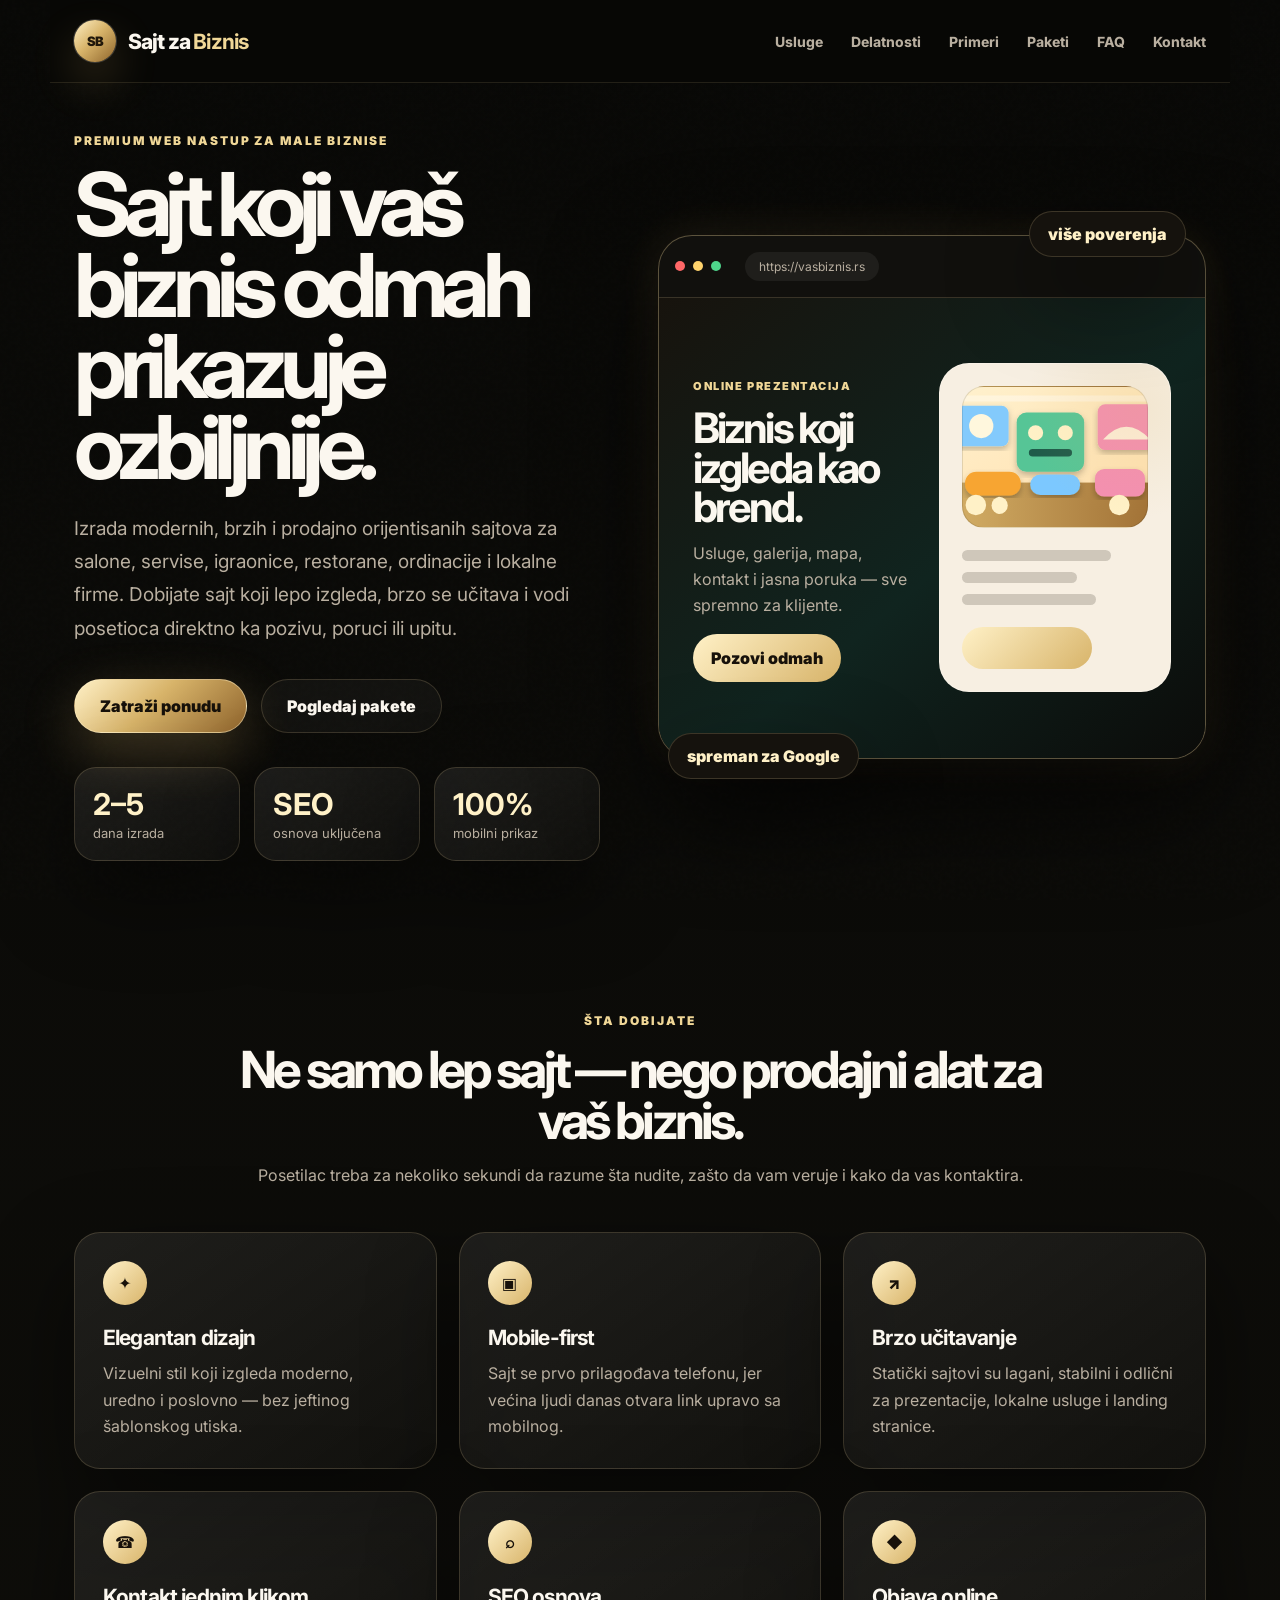
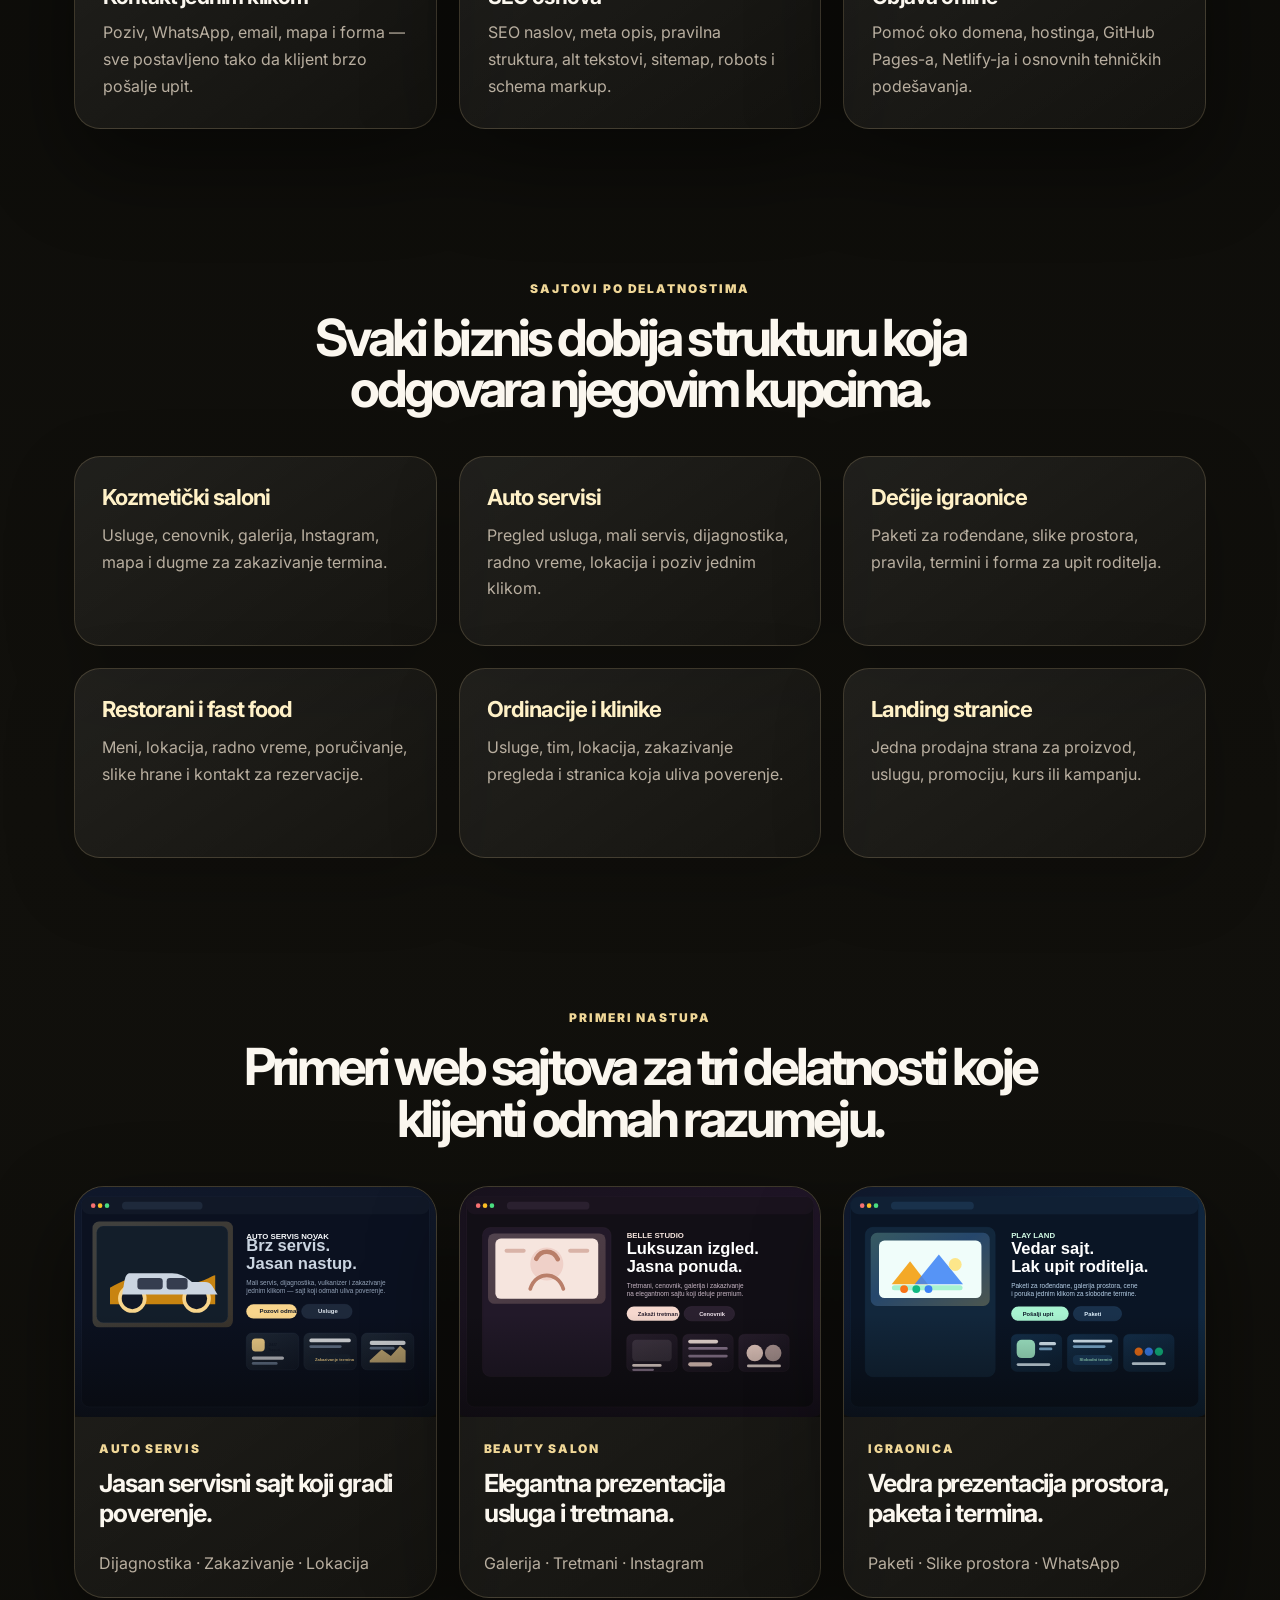
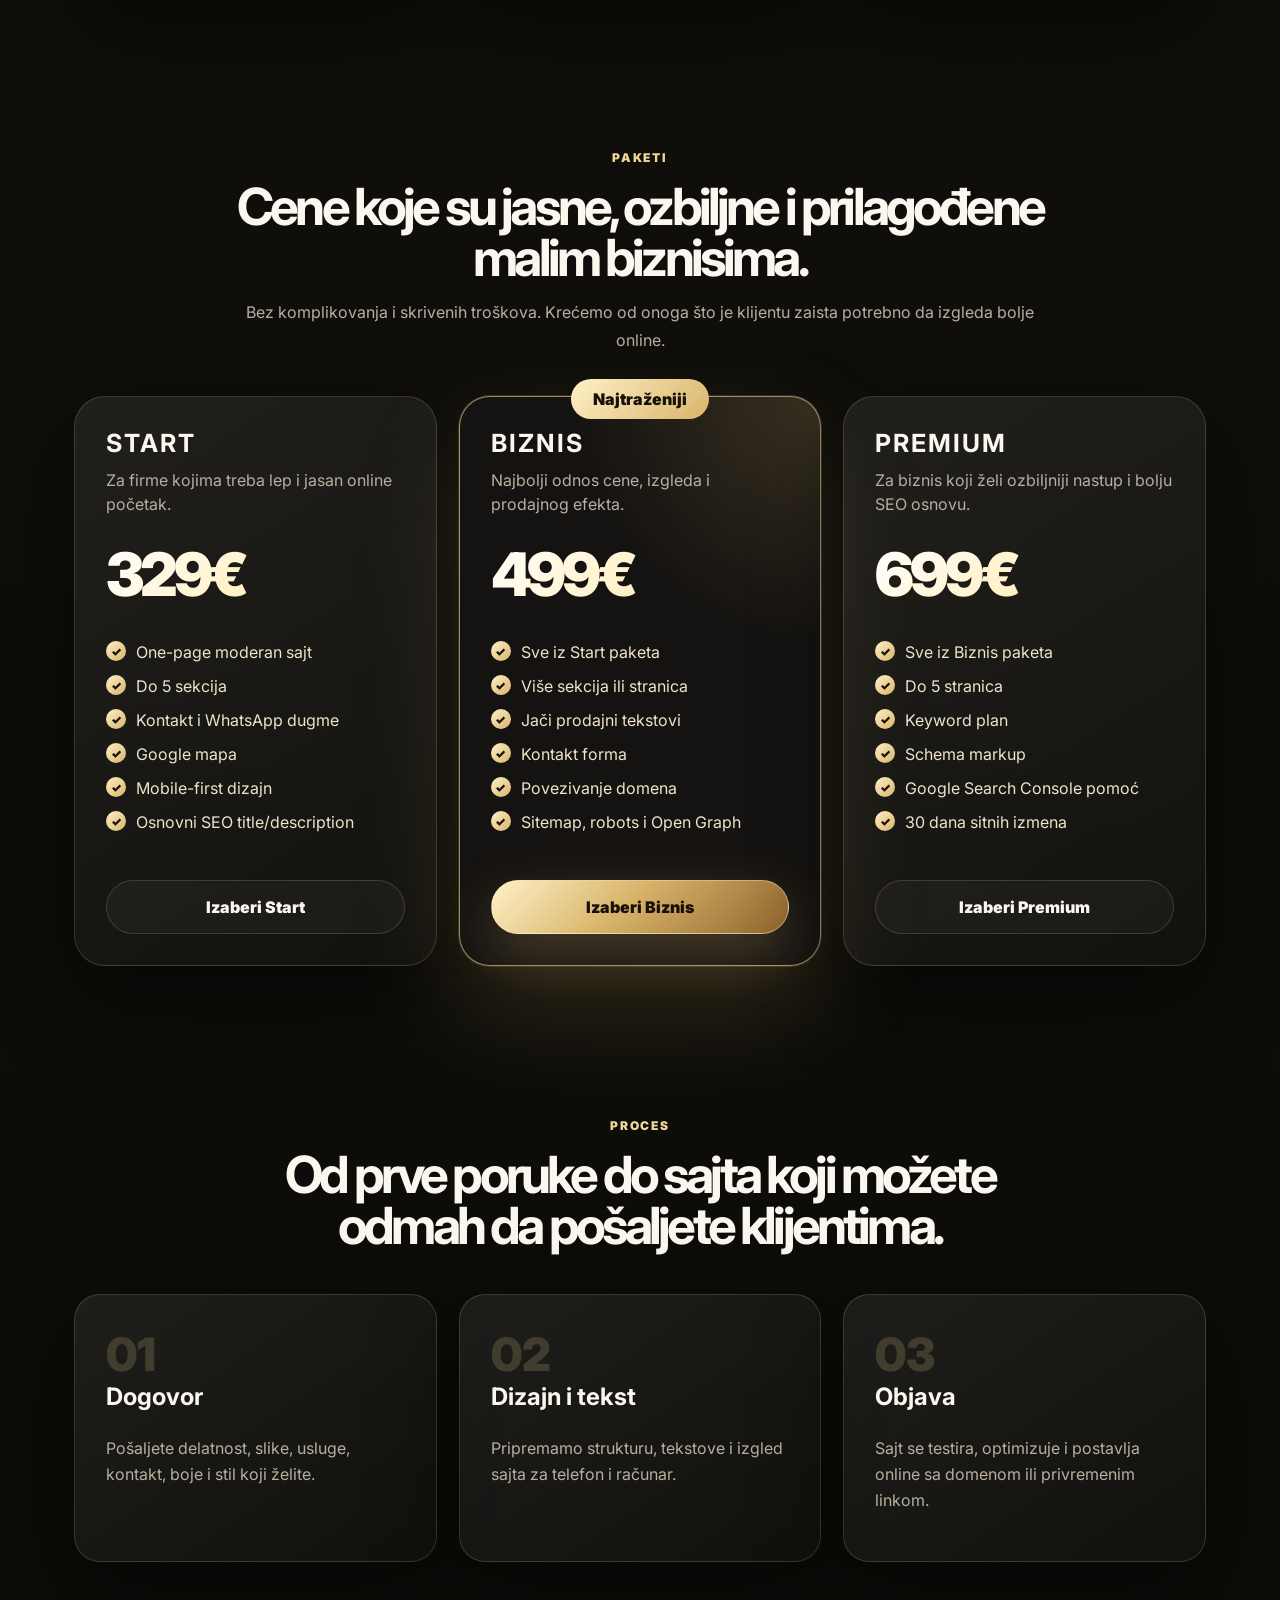
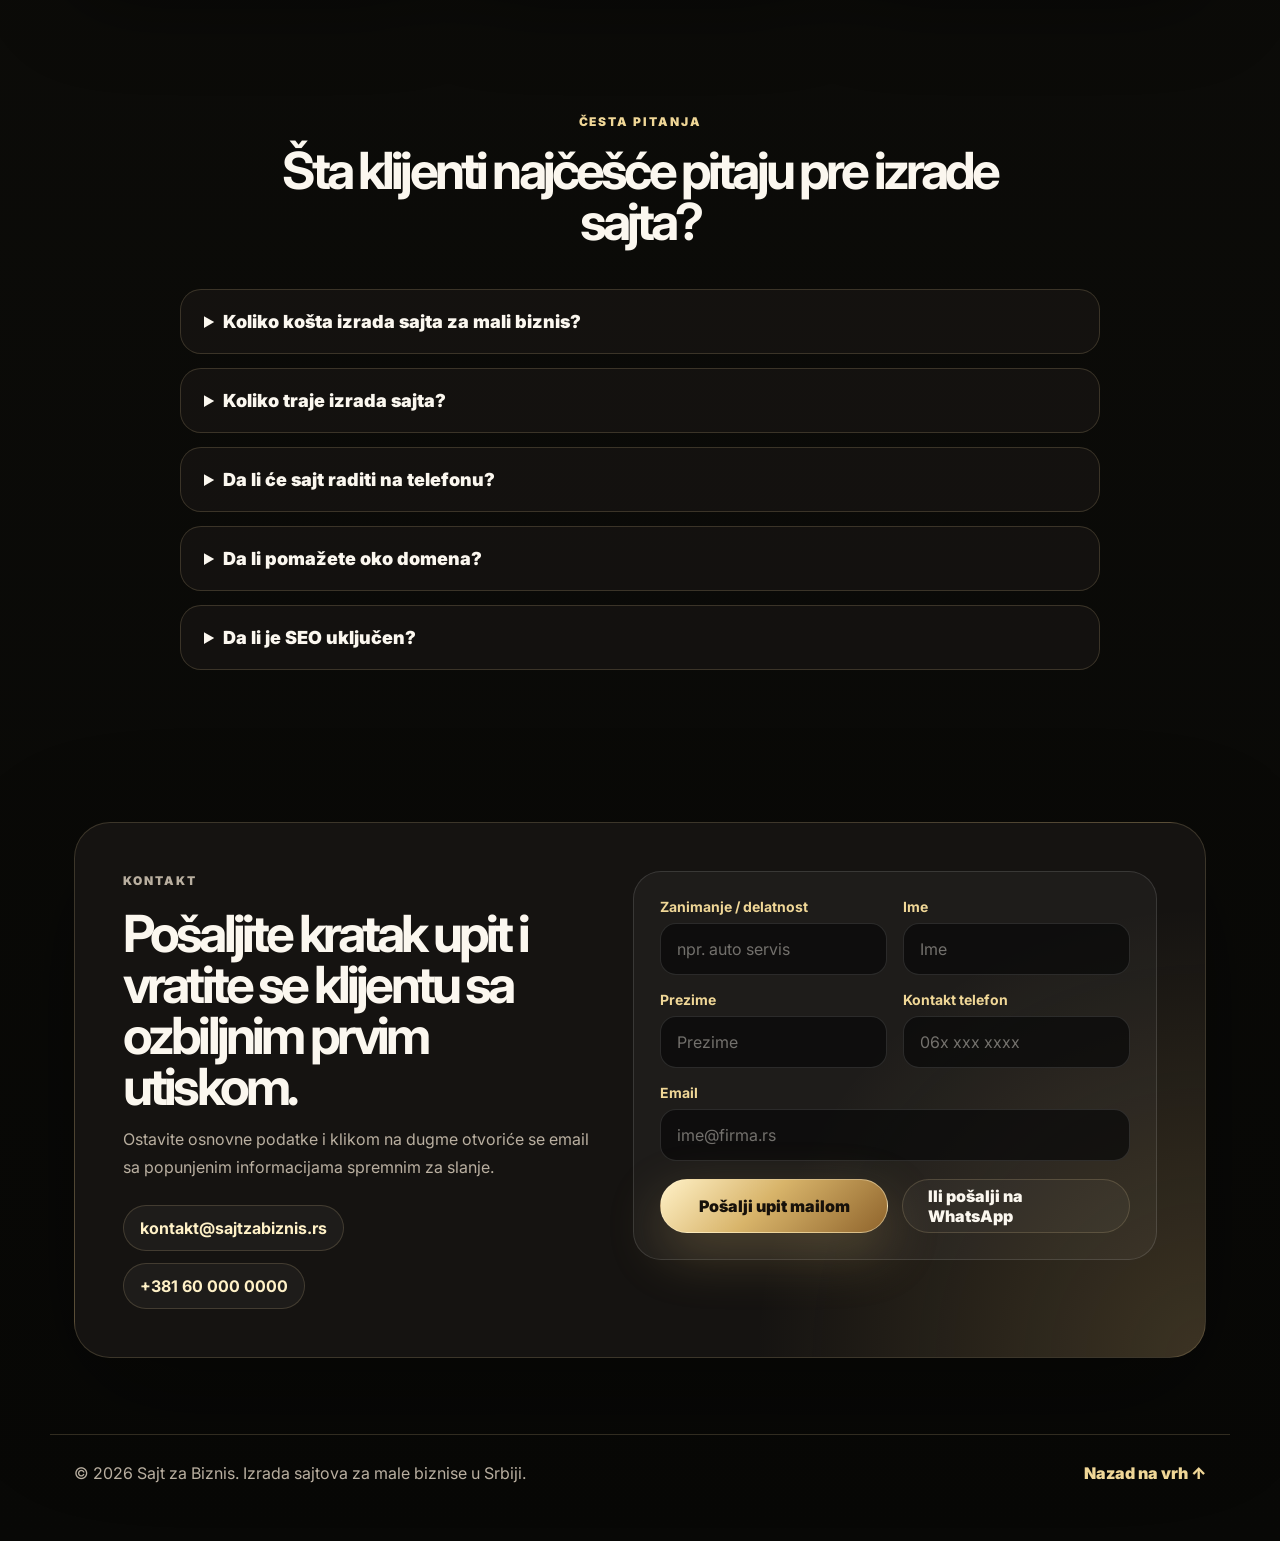
==== commit b93a9b08: "commit" ====
--- a/index.html
+++ b/index.html
@@ -1,291 +1,593 @@
-<!DOCTYPE html>
+<!doctype html>
 <html lang="sr-RS">
-<head>
-  <meta charset="UTF-8" />
-  <meta name="viewport" content="width=device-width, initial-scale=1.0" />
-
-  <!-- SEO OSNOVA: kada kupiš domen, zameni https://sajtzabiznis.rs/ ako koristiš drugi domen -->
-  <title>Sajt za Biznis | Izrada modernih sajtova za male biznise od 329€</title>
-  <meta name="description" content="Sajt za Biznis izrađuje moderne, brze i prodajno orijentisane sajtove za male biznise u Srbiji. Paketi od 329€, mobilna verzija, WhatsApp dugme, mapa, osnovni SEO i objava sajta." />
-  <meta name="robots" content="index, follow, max-image-preview:large" />
-  <meta name="author" content="Sajt za Biznis" />
-  <link rel="canonical" href="https://sajtzabiznis.rs/" />
-
-  <!-- Open Graph: kako link izgleda kada ga šalješ na WhatsApp/Viber/Facebook -->
-  <meta property="og:locale" content="sr_RS" />
-  <meta property="og:type" content="website" />
-  <meta property="og:title" content="Sajt za Biznis | Moderni sajtovi za male biznise" />
-  <meta property="og:description" content="Luksuzni, brzi i prodajno orijentisani sajtovi za salone, servise, igraonice, restorane i lokalne firme. Paketi od 329€." />
-  <meta property="og:url" content="https://sajtzabiznis.rs/" />
-  <meta property="og:site_name" content="Sajt za Biznis" />
-  <meta property="og:image" content="https://sajtzabiznis.rs/assets/og-image.svg" />
-
-  <meta name="twitter:card" content="summary_large_image" />
-  <meta name="twitter:title" content="Sajt za Biznis | Izrada sajtova za male biznise" />
-  <meta name="twitter:description" content="Moderni statički sajtovi, osnovni SEO, mobilna verzija i objava sajta. Paketi od 329€." />
-  <meta name="twitter:image" content="https://sajtzabiznis.rs/assets/og-image.svg" />
-
-  <link rel="icon" href="assets/favicon.svg" type="image/svg+xml" />
-  <link rel="preconnect" href="https://fonts.googleapis.com">
-  <link rel="preconnect" href="https://fonts.gstatic.com" crossorigin>
-  <link href="https://fonts.googleapis.com/css2?family=Inter:wght@400;500;600;700;800;900&display=swap" rel="stylesheet">
-  <link rel="stylesheet" href="style.css" />
-
-  <script type="application/ld+json">
-  {
-    "@context": "https://schema.org",
-    "@type": "ProfessionalService",
-    "name": "Sajt za Biznis",
-    "description": "Izrada modernih, brzih i preglednih sajtova za male biznise u Srbiji.",
-    "url": "https://sajtzabiznis.rs/",
-    "telephone": "+381600000000",
-    "email": "kontakt@sajtzabiznis.rs",
-    "areaServed": ["Srbija", "Beograd", "Rakovica", "Miljakovac"],
-    "priceRange": "329€ - 699€",
-    "serviceType": ["Izrada sajtova", "Izrada landing page stranica", "Lokalni SEO", "Statički sajtovi"],
-    "sameAs": []
-  }
-  </script>
-  <script type="application/ld+json">
-  {
-    "@context": "https://schema.org",
-    "@type": "FAQPage",
-    "mainEntity": [
+  <head>
+    <meta charset="UTF-8" />
+    <meta name="viewport" content="width=device-width, initial-scale=1.0" />
+
+    <!-- SEO OSNOVA: kada kupiš domen, zameni https://sajtzabiznis.rs/ ako koristiš drugi domen -->
+    <title>
+      Sajt za Biznis | Izrada modernih sajtova za male biznise od 329€
+    </title>
+    <meta
+      name="description"
+      content="Sajt za Biznis izrađuje moderne, brze i prodajno orijentisane sajtove za male biznise u Srbiji. Paketi od 329€, mobilna verzija, WhatsApp dugme, mapa, osnovni SEO i objava sajta."
+    />
+    <meta name="robots" content="index, follow, max-image-preview:large" />
+    <meta name="author" content="Sajt za Biznis" />
+    <link rel="canonical" href="https://sajtzabiznis.rs/" />
+
+    <!-- Open Graph: kako link izgleda kada ga šalješ na WhatsApp/Viber/Facebook -->
+    <meta property="og:locale" content="sr_RS" />
+    <meta property="og:type" content="website" />
+    <meta
+      property="og:title"
+      content="Sajt za Biznis | Moderni sajtovi za male biznise"
+    />
+    <meta
+      property="og:description"
+      content="Luksuzni, brzi i prodajno orijentisani sajtovi za salone, servise, igraonice, restorane i lokalne firme. Paketi od 329€."
+    />
+    <meta property="og:url" content="https://sajtzabiznis.rs/" />
+    <meta property="og:site_name" content="Sajt za Biznis" />
+    <meta
+      property="og:image"
+      content="https://sajtzabiznis.rs/assets/og-image.svg"
+    />
+
+    <meta name="twitter:card" content="summary_large_image" />
+    <meta
+      name="twitter:title"
+      content="Sajt za Biznis | Izrada sajtova za male biznise"
+    />
+    <meta
+      name="twitter:description"
+      content="Moderni statički sajtovi, osnovni SEO, mobilna verzija i objava sajta. Paketi od 329€."
+    />
+    <meta
+      name="twitter:image"
+      content="https://sajtzabiznis.rs/assets/og-image.svg"
+    />
+
+    <link rel="icon" href="assets/favicon.svg" type="image/svg+xml" />
+    <link rel="preconnect" href="https://fonts.googleapis.com" />
+    <link rel="preconnect" href="https://fonts.gstatic.com" crossorigin />
+    <link
+      href="https://fonts.googleapis.com/css2?family=Inter:wght@400;500;600;700;800;900&display=swap"
+      rel="stylesheet"
+    />
+    <link rel="stylesheet" href="style.css" />
+
+    <script type="application/ld+json">
       {
-        "@type": "Question",
-        "name": "Koliko košta izrada sajta za mali biznis?",
-        "acceptedAnswer": {"@type": "Answer", "text": "Cena osnovnog sajta kreće od 329€, Biznis paket je 499€, a Premium paket je 699€. Cena zavisi od broja stranica, materijala i dodatnih zahteva."}
-      },
+        "@context": "https://schema.org",
+        "@type": "ProfessionalService",
+        "name": "Sajt za Biznis",
+        "description": "Izrada modernih, brzih i preglednih sajtova za male biznise u Srbiji.",
+        "url": "https://sajtzabiznis.rs/",
+        "telephone": "+381600000000",
+        "email": "stefanmnc@outlook.com",
+        "areaServed": ["Srbija", "Beograd", "Rakovica", "Miljakovac"],
+        "priceRange": "329€ - 699€",
+        "serviceType": [
+          "Izrada sajtova",
+          "Izrada landing page stranica",
+          "Lokalni SEO",
+          "Statički sajtovi"
+        ],
+        "sameAs": []
+      }
+    </script>
+    <script type="application/ld+json">
       {
-        "@type": "Question",
-        "name": "Da li svaki sajt radi na telefonu?",
-        "acceptedAnswer": {"@type": "Answer", "text": "Da. Svaki sajt se pravi mobile-first, tako da lepo izgleda na telefonu, tabletu i računaru."}
-      },
-      {
-        "@type": "Question",
-        "name": "Da li pomažete oko domena i objave sajta?",
-        "acceptedAnswer": {"@type": "Answer", "text": "Da. Paketi mogu uključiti pomoć oko povezivanja domena, hostinga, GitHub Pages-a, Netlify-ja i osnovnog SEO podešavanja."}
+        "@context": "https://schema.org",
+        "@type": "FAQPage",
+        "mainEntity": [
+          {
+            "@type": "Question",
+            "name": "Koliko košta izrada sajta za mali biznis?",
+            "acceptedAnswer": {
+              "@type": "Answer",
+              "text": "Cena osnovnog sajta kreće od 329€, Biznis paket je 499€, a Premium paket je 699€. Cena zavisi od broja stranica, materijala i dodatnih zahteva."
+            }
+          },
+          {
+            "@type": "Question",
+            "name": "Da li svaki sajt radi na telefonu?",
+            "acceptedAnswer": {
+              "@type": "Answer",
+              "text": "Da. Svaki sajt se pravi mobile-first, tako da lepo izgleda na telefonu, tabletu i računaru."
+            }
+          },
+          {
+            "@type": "Question",
+            "name": "Da li pomažete oko domena i objave sajta?",
+            "acceptedAnswer": {
+              "@type": "Answer",
+              "text": "Da. Paketi mogu uključiti pomoć oko povezivanja domena, hostinga, GitHub Pages-a, Netlify-ja i osnovnog SEO podešavanja."
+            }
+          }
+        ]
       }
-    ]
-  }
-  </script>
-</head>
-<body>
-  <div class="noise" aria-hidden="true"></div>
-  <div class="orb orb-one" aria-hidden="true"></div>
-  <div class="orb orb-two" aria-hidden="true"></div>
-  <div class="orb orb-three" aria-hidden="true"></div>
-
-  <header class="site-header">
-    <a href="#top" class="brand" aria-label="Sajt za Biznis početna">
-      <span class="brand-mark">SB</span>
-      <span class="brand-text">Sajt za <strong>Biznis</strong></span>
-    </a>
-    <button class="menu-toggle" aria-label="Otvori meni" aria-expanded="false">
-      <span></span><span></span><span></span>
-    </button>
-    <nav class="main-nav" aria-label="Glavna navigacija">
-      <a href="#usluge">Usluge</a>
-      <a href="#delatnosti">Delatnosti</a>
-      <a href="#portfolio">Primeri</a>
-      <a href="#paketi">Paketi</a>
-      <a href="#faq">FAQ</a>
-      <a href="#kontakt">Kontakt</a>
-    </nav>
-  </header>
-
-  <main id="top">
-    <section class="hero section-pad">
-      <div class="hero-copy reveal">
-        <p class="eyebrow">Premium web nastup za male biznise</p>
-        <h1>Sajt koji vaš biznis odmah prikazuje ozbiljnije.</h1>
-        <p class="hero-text">
-          Izrada modernih, brzih i prodajno orijentisanih sajtova za salone, servise,
-          igraonice, restorane, ordinacije i lokalne firme. Dobijate sajt koji lepo izgleda,
-          brzo se učitava i vodi posetioca direktno ka pozivu, poruci ili upitu.
-        </p>
-        <div class="hero-actions">
-          <a class="btn btn-primary" href="#kontakt">Zatraži ponudu</a>
-          <a class="btn btn-secondary" href="#paketi">Pogledaj pakete</a>
-        </div>
-        <div class="trust-row" aria-label="Prednosti usluge">
-          <div><strong>2–5</strong><span>dana izrada</span></div>
-          <div><strong>SEO</strong><span>osnova uključena</span></div>
-          <div><strong>100%</strong><span>mobilni prikaz</span></div>
-        </div>
-      </div>
-
-      <div class="hero-visual reveal delay-1" aria-hidden="true">
-        <div class="luxe-frame">
-          <div class="browser-top">
-            <span class="dot red"></span><span class="dot yellow"></span><span class="dot green"></span>
-            <span class="url">https://vasbiznis.rs</span>
-          </div>
-          <div class="premium-preview">
-            <div class="preview-copy">
-              <span>ONLINE PREZENTACIJA</span>
-              <h2>Biznis koji izgleda kao brend.</h2>
-              <p>Usluge, galerija, mapa, kontakt i jasna poruka — sve spremno za klijente.</p>
-              <button>Pozovi odmah</button>
-            </div>
-            <div class="preview-card">
-              <div class="mini-window"></div>
-              <div class="mini-lines"><i></i><i></i><i></i></div>
-              <div class="mini-cta"></div>
-            </div>
-          </div>
-        </div>
-        <div class="floating-badge badge-one">više poverenja</div>
-        <div class="floating-badge badge-two">spreman za Google</div>
-      </div>
-    </section>
-
-    <section id="usluge" class="section-pad">
-      <div class="section-title reveal">
-        <p class="eyebrow">Šta dobijate</p>
-        <h2>Ne samo lep sajt — nego prodajni alat za vaš biznis.</h2>
-        <p class="section-subtitle">Posetilac treba za nekoliko sekundi da razume šta nudite, zašto da vam veruje i kako da vas kontaktira.</p>
-      </div>
-      <div class="features-grid">
-        <article class="feature-card reveal"><span>✦</span><h3>Elegantan dizajn</h3><p>Vizuelni stil koji izgleda moderno, uredno i poslovno — bez jeftinog šablonskog utiska.</p></article>
-        <article class="feature-card reveal delay-1"><span>▣</span><h3>Mobile-first</h3><p>Sajt se prvo prilagođava telefonu, jer većina ljudi danas otvara link upravo sa mobilnog.</p></article>
-        <article class="feature-card reveal delay-2"><span>↗</span><h3>Brzo učitavanje</h3><p>Statički sajtovi su lagani, stabilni i odlični za prezentacije, lokalne usluge i landing stranice.</p></article>
-        <article class="feature-card reveal"><span>☎</span><h3>Kontakt jednim klikom</h3><p>Poziv, WhatsApp, email, mapa i forma — sve postavljeno tako da klijent brzo pošalje upit.</p></article>
-        <article class="feature-card reveal delay-1"><span>⌕</span><h3>SEO osnova</h3><p>SEO naslov, meta opis, pravilna struktura, alt tekstovi, sitemap, robots i schema markup.</p></article>
-        <article class="feature-card reveal delay-2"><span>◆</span><h3>Objava online</h3><p>Pomoć oko domena, hostinga, GitHub Pages-a, Netlify-ja i osnovnih tehničkih podešavanja.</p></article>
-      </div>
-    </section>
-
-    <section id="delatnosti" class="section-pad industries-section">
-      <div class="section-title reveal">
-        <p class="eyebrow">Sajtovi po delatnostima</p>
-        <h2>Svaki biznis dobija strukturu koja odgovara njegovim kupcima.</h2>
-      </div>
-      <div class="industry-grid">
-        <article class="industry-card reveal"><h3>Kozmetički saloni</h3><p>Usluge, cenovnik, galerija, Instagram, mapa i dugme za zakazivanje termina.</p></article>
-        <article class="industry-card reveal delay-1"><h3>Auto servisi</h3><p>Pregled usluga, mali servis, dijagnostika, radno vreme, lokacija i poziv jednim klikom.</p></article>
-        <article class="industry-card reveal delay-2"><h3>Dečije igraonice</h3><p>Paketi za rođendane, slike prostora, pravila, termini i forma za upit roditelja.</p></article>
-        <article class="industry-card reveal"><h3>Restorani i fast food</h3><p>Meni, lokacija, radno vreme, poručivanje, slike hrane i kontakt za rezervacije.</p></article>
-        <article class="industry-card reveal delay-1"><h3>Ordinacije i klinike</h3><p>Usluge, tim, lokacija, zakazivanje pregleda i stranica koja uliva poverenje.</p></article>
-        <article class="industry-card reveal delay-2"><h3>Landing stranice</h3><p>Jedna prodajna strana za proizvod, uslugu, promociju, kurs ili kampanju.</p></article>
-      </div>
-    </section>
-
-    <section id="portfolio" class="section-pad portfolio-section">
-      <div class="section-title reveal">
-        <p class="eyebrow">Primeri nastupa</p>
-        <h2>Primeri web sajtova za tri delatnosti koje klijenti odmah razumeju.</h2>
-      </div>
-      <div class="portfolio-grid">
-        <article class="portfolio-card reveal">
-          <div class="portfolio-image auto" role="img" aria-label="Primer sajta za auto servis"></div>
-          <div class="portfolio-content"><p>AUTO SERVIS</p><h3>Jasan servisni sajt koji gradi poverenje.</h3><span>Dijagnostika · Zakazivanje · Lokacija</span></div>
-        </article>
-        <article class="portfolio-card reveal delay-1">
-          <div class="portfolio-image beauty" role="img" aria-label="Primer sajta za kozmetički salon"></div>
-          <div class="portfolio-content"><p>BEAUTY SALON</p><h3>Elegantna prezentacija usluga i tretmana.</h3><span>Galerija · Tretmani · Instagram</span></div>
-        </article>
-        <article class="portfolio-card reveal delay-2">
-          <div class="portfolio-image play" role="img" aria-label="Primer sajta za igraonicu"></div>
-          <div class="portfolio-content"><p>IGRAONICA</p><h3>Vedra prezentacija prostora, paketa i termina.</h3><span>Paketi · Slike prostora · WhatsApp</span></div>
-        </article>
-      </div>
-    </section>
-
-    <section id="paketi" class="section-pad pricing-section">
-      <div class="section-title reveal">
-        <p class="eyebrow">Paketi</p>
-        <h2>Cene koje su jasne, ozbiljne i prilagođene malim biznisima.</h2>
-        <p class="section-subtitle">Bez komplikovanja i skrivenih troškova. Krećemo od onoga što je klijentu zaista potrebno da izgleda bolje online.</p>
-      </div>
-      <div class="pricing-grid">
-        <article class="price-card reveal">
-          <div class="price-head"><h3>START</h3><p>Za firme kojima treba lep i jasan online početak.</p><div class="price">329€</div></div>
-          <ul><li>One-page moderan sajt</li><li>Do 5 sekcija</li><li>Kontakt i WhatsApp dugme</li><li>Google mapa</li><li>Mobile-first dizajn</li><li>Osnovni SEO title/description</li></ul>
-          <a href="#kontakt" class="btn btn-outline">Izaberi Start</a>
-        </article>
-        <article class="price-card featured reveal delay-1">
-          <div class="popular">Najtraženiji</div>
-          <div class="price-head"><h3>BIZNIS</h3><p>Najbolji odnos cene, izgleda i prodajnog efekta.</p><div class="price">499€</div></div>
-          <ul><li>Sve iz Start paketa</li><li>Više sekcija ili stranica</li><li>Jači prodajni tekstovi</li><li>Kontakt forma</li><li>Povezivanje domena</li><li>Sitemap, robots i Open Graph</li></ul>
-          <a href="#kontakt" class="btn btn-primary">Izaberi Biznis</a>
-        </article>
-        <article class="price-card reveal delay-2">
-          <div class="price-head"><h3>PREMIUM</h3><p>Za biznis koji želi ozbiljniji nastup i bolju SEO osnovu.</p><div class="price">699€</div></div>
-          <ul><li>Sve iz Biznis paketa</li><li>Do 5 stranica</li><li>Keyword plan</li><li>Schema markup</li><li>Google Search Console pomoć</li><li>30 dana sitnih izmena</li></ul>
-          <a href="#kontakt" class="btn btn-outline">Izaberi Premium</a>
-        </article>
-      </div>
-    </section>
-
-    <section id="proces" class="section-pad process-section">
-      <div class="section-title reveal"><p class="eyebrow">Proces</p><h2>Od prve poruke do sajta koji možete odmah da pošaljete klijentima.</h2></div>
-      <div class="timeline">
-        <div class="step reveal"><span>01</span><h3>Dogovor</h3><p>Pošaljete delatnost, slike, usluge, kontakt, boje i stil koji želite.</p></div>
-        <div class="step reveal delay-1"><span>02</span><h3>Dizajn i tekst</h3><p>Pripremamo strukturu, tekstove i izgled sajta za telefon i računar.</p></div>
-        <div class="step reveal delay-2"><span>03</span><h3>Objava</h3><p>Sajt se testira, optimizuje i postavlja online sa domenom ili privremenim linkom.</p></div>
-      </div>
-    </section>
-
-    <section id="faq" class="section-pad faq-section">
-      <div class="section-title reveal"><p class="eyebrow">Česta pitanja</p><h2>Šta klijenti najčešće pitaju pre izrade sajta?</h2></div>
-      <div class="faq-list">
-        <details class="reveal"><summary>Koliko košta izrada sajta za mali biznis?</summary><p>START paket kreće od 329€, BIZNIS paket je 499€, a PREMIUM paket je 699€. Konačna cena zavisi od obima posla, broja stranica, slika i dodatnih zahteva.</p></details>
-        <details class="reveal delay-1"><summary>Koliko traje izrada sajta?</summary><p>Jednostavan sajt može biti gotov za nekoliko dana. Veći sajt sa više stranica, SEO strukturom i dodatnim materijalom traje duže.</p></details>
-        <details class="reveal delay-2"><summary>Da li će sajt raditi na telefonu?</summary><p>Da. Svaki sajt se pravi mobile-first, jer većina korisnika prvo otvara sajt preko telefona.</p></details>
-        <details class="reveal"><summary>Da li pomažete oko domena?</summary><p>Da. Možemo pomoći oko povezivanja domena, GitHub Pages-a, Netlify-ja, osnovnih DNS podešavanja i objave sajta.</p></details>
-        <details class="reveal delay-1"><summary>Da li je SEO uključen?</summary><p>Da. Svaki paket ima osnovni SEO, a viši paketi mogu uključiti sitemap, robots.txt, Open Graph, schema markup, keyword plan i pomoć oko Google Search Console-a.</p></details>
-      </div>
-    </section>
-
-    <section id="kontakt" class="section-pad contact-section">
-      <div class="contact-card reveal">
-        <div>
-          <p class="eyebrow">Kontakt</p>
-          <h2>Pošaljite kratak upit i vratite se klijentu sa ozbiljnim prvim utiskom.</h2>
-          <p>Ostavite osnovne podatke i klikom na dugme otvoriće se email sa popunjenim informacijama spremnim za slanje.</p>
-          <div class="contact-quick-links">
-            <a class="quick-link" href="mailto:kontakt@sajtzabiznis.rs?subject=Upit%20za%20izradu%20sajta">kontakt@sajtzabiznis.rs</a>
-            <a class="quick-link" href="tel:+381600000000">+381 60 000 0000</a>
-          </div>
-        </div>
-        <form id="leadForm" class="lead-form">
-          <div class="form-grid">
-            <label>
-              <span>Zanimanje / delatnost</span>
-              <input type="text" name="occupation" placeholder="npr. auto servis" required>
-            </label>
-            <label>
-              <span>Ime</span>
-              <input type="text" name="firstName" placeholder="Ime" required>
-            </label>
-            <label>
-              <span>Prezime</span>
-              <input type="text" name="lastName" placeholder="Prezime" required>
-            </label>
-            <label>
-              <span>Kontakt telefon</span>
-              <input type="tel" name="phone" placeholder="06x xxx xxxx" required>
-            </label>
-            <label class="full-width">
-              <span>Email</span>
-              <input type="email" name="email" placeholder="ime@firma.rs" required>
-            </label>
-          </div>
-          <div class="form-actions">
-            <button class="btn btn-primary" type="submit">Pošalji upit mailom</button>
-            <a class="btn btn-secondary" id="whatsappLink" href="https://wa.me/381600000000?text=Zdravo,%20zanima%20me%20izrada%20sajta" target="_blank" rel="noopener">Ili pošalji na WhatsApp</a>
-          </div>
-        </form>
-      </div>
-    </section>
-  </main>
-
-  <footer class="site-footer">
-    <p>© <span id="year"></span> Sajt za Biznis. Izrada sajtova za male biznise u Srbiji.</p>
-    <a href="#top">Nazad na vrh ↑</a>
-  </footer>
-
-  <script src="script.js"></script>
-</body>
+    </script>
+  </head>
+  <body>
+    <div class="noise" aria-hidden="true"></div>
+    <div class="orb orb-one" aria-hidden="true"></div>
+    <div class="orb orb-two" aria-hidden="true"></div>
+    <div class="orb orb-three" aria-hidden="true"></div>
+
+    <header class="site-header">
+      <a href="#top" class="brand" aria-label="Sajt za Biznis početna">
+        <span class="brand-mark">SB</span>
+        <span class="brand-text">Sajt za <strong>Biznis</strong></span>
+      </a>
+      <button
+        class="menu-toggle"
+        aria-label="Otvori meni"
+        aria-expanded="false"
+      >
+        <span></span><span></span><span></span>
+      </button>
+      <nav class="main-nav" aria-label="Glavna navigacija">
+        <a href="#usluge">Usluge</a>
+        <a href="#delatnosti">Delatnosti</a>
+        <a href="#portfolio">Primeri</a>
+        <a href="#paketi">Paketi</a>
+        <a href="#faq">FAQ</a>
+        <a href="#kontakt">Kontakt</a>
+      </nav>
+    </header>
+
+    <main id="top">
+      <section class="hero section-pad">
+        <div class="hero-copy reveal">
+          <p class="eyebrow">Premium web nastup za male biznise</p>
+          <h1>Sajt koji vaš biznis odmah prikazuje ozbiljnije.</h1>
+          <p class="hero-text">
+            Izrada modernih, brzih i prodajno orijentisanih sajtova za salone,
+            servise, igraonice, restorane, ordinacije i lokalne firme. Dobijate
+            sajt koji lepo izgleda, brzo se učitava i vodi posetioca direktno ka
+            pozivu, poruci ili upitu.
+          </p>
+          <div class="hero-actions">
+            <a class="btn btn-primary" href="#kontakt">Zatraži ponudu</a>
+            <a class="btn btn-secondary" href="#paketi">Pogledaj pakete</a>
+          </div>
+          <div class="trust-row" aria-label="Prednosti usluge">
+            <div><strong>2–5</strong><span>dana izrada</span></div>
+            <div><strong>SEO</strong><span>osnova uključena</span></div>
+            <div><strong>100%</strong><span>mobilni prikaz</span></div>
+          </div>
+        </div>
+
+        <div class="hero-visual reveal delay-1" aria-hidden="true">
+          <div class="luxe-frame">
+            <div class="browser-top">
+              <span class="dot red"></span><span class="dot yellow"></span
+              ><span class="dot green"></span>
+              <span class="url">https://vasbiznis.rs</span>
+            </div>
+            <div class="premium-preview">
+              <div class="preview-copy">
+                <span>ONLINE PREZENTACIJA</span>
+                <h2>Biznis koji izgleda kao brend.</h2>
+                <p>
+                  Usluge, galerija, mapa, kontakt i jasna poruka — sve spremno
+                  za klijente.
+                </p>
+                <button>Pozovi odmah</button>
+              </div>
+              <div class="preview-card">
+                <div class="mini-window"></div>
+                <div class="mini-lines"><i></i><i></i><i></i></div>
+                <div class="mini-cta"></div>
+              </div>
+            </div>
+          </div>
+          <div class="floating-badge badge-one">više poverenja</div>
+          <div class="floating-badge badge-two">spreman za Google</div>
+        </div>
+      </section>
+
+      <section id="usluge" class="section-pad">
+        <div class="section-title reveal">
+          <p class="eyebrow">Šta dobijate</p>
+          <h2>Ne samo lep sajt — nego prodajni alat za vaš biznis.</h2>
+          <p class="section-subtitle">
+            Posetilac treba za nekoliko sekundi da razume šta nudite, zašto da
+            vam veruje i kako da vas kontaktira.
+          </p>
+        </div>
+        <div class="features-grid">
+          <article class="feature-card reveal">
+            <span>✦</span>
+            <h3>Elegantan dizajn</h3>
+            <p>
+              Vizuelni stil koji izgleda moderno, uredno i poslovno — bez
+              jeftinog šablonskog utiska.
+            </p>
+          </article>
+          <article class="feature-card reveal delay-1">
+            <span>▣</span>
+            <h3>Mobile-first</h3>
+            <p>
+              Sajt se prvo prilagođava telefonu, jer većina ljudi danas otvara
+              link upravo sa mobilnog.
+            </p>
+          </article>
+          <article class="feature-card reveal delay-2">
+            <span>↗</span>
+            <h3>Brzo učitavanje</h3>
+            <p>
+              Statički sajtovi su lagani, stabilni i odlični za prezentacije,
+              lokalne usluge i landing stranice.
+            </p>
+          </article>
+          <article class="feature-card reveal">
+            <span>☎</span>
+            <h3>Kontakt jednim klikom</h3>
+            <p>
+              Poziv, WhatsApp, email, mapa i forma — sve postavljeno tako da
+              klijent brzo pošalje upit.
+            </p>
+          </article>
+          <article class="feature-card reveal delay-1">
+            <span>⌕</span>
+            <h3>SEO osnova</h3>
+            <p>
+              SEO naslov, meta opis, pravilna struktura, alt tekstovi, sitemap,
+              robots i schema markup.
+            </p>
+          </article>
+          <article class="feature-card reveal delay-2">
+            <span>◆</span>
+            <h3>Objava online</h3>
+            <p>
+              Pomoć oko domena, hostinga, GitHub Pages-a, Netlify-ja i osnovnih
+              tehničkih podešavanja.
+            </p>
+          </article>
+        </div>
+      </section>
+
+      <section id="delatnosti" class="section-pad industries-section">
+        <div class="section-title reveal">
+          <p class="eyebrow">Sajtovi po delatnostima</p>
+          <h2>Svaki biznis dobija strukturu koja odgovara njegovim kupcima.</h2>
+        </div>
+        <div class="industry-grid">
+          <article class="industry-card reveal">
+            <h3>Kozmetički saloni</h3>
+            <p>
+              Usluge, cenovnik, galerija, Instagram, mapa i dugme za zakazivanje
+              termina.
+            </p>
+          </article>
+          <article class="industry-card reveal delay-1">
+            <h3>Auto servisi</h3>
+            <p>
+              Pregled usluga, mali servis, dijagnostika, radno vreme, lokacija i
+              poziv jednim klikom.
+            </p>
+          </article>
+          <article class="industry-card reveal delay-2">
+            <h3>Dečije igraonice</h3>
+            <p>
+              Paketi za rođendane, slike prostora, pravila, termini i forma za
+              upit roditelja.
+            </p>
+          </article>
+          <article class="industry-card reveal">
+            <h3>Restorani i fast food</h3>
+            <p>
+              Meni, lokacija, radno vreme, poručivanje, slike hrane i kontakt za
+              rezervacije.
+            </p>
+          </article>
+          <article class="industry-card reveal delay-1">
+            <h3>Ordinacije i klinike</h3>
+            <p>
+              Usluge, tim, lokacija, zakazivanje pregleda i stranica koja uliva
+              poverenje.
+            </p>
+          </article>
+          <article class="industry-card reveal delay-2">
+            <h3>Landing stranice</h3>
+            <p>
+              Jedna prodajna strana za proizvod, uslugu, promociju, kurs ili
+              kampanju.
+            </p>
+          </article>
+        </div>
+      </section>
+
+      <section id="portfolio" class="section-pad portfolio-section">
+        <div class="section-title reveal">
+          <p class="eyebrow">Primeri nastupa</p>
+          <h2>
+            Primeri web sajtova za tri delatnosti koje klijenti odmah razumeju.
+          </h2>
+        </div>
+        <div class="portfolio-grid">
+          <article class="portfolio-card reveal">
+            <div
+              class="portfolio-image auto"
+              role="img"
+              aria-label="Primer sajta za auto servis"
+            ></div>
+            <div class="portfolio-content">
+              <p>AUTO SERVIS</p>
+              <h3>Jasan servisni sajt koji gradi poverenje.</h3>
+              <span>Dijagnostika · Zakazivanje · Lokacija</span>
+            </div>
+          </article>
+          <article class="portfolio-card reveal delay-1">
+            <div
+              class="portfolio-image beauty"
+              role="img"
+              aria-label="Primer sajta za kozmetički salon"
+            ></div>
+            <div class="portfolio-content">
+              <p>BEAUTY SALON</p>
+              <h3>Elegantna prezentacija usluga i tretmana.</h3>
+              <span>Galerija · Tretmani · Instagram</span>
+            </div>
+          </article>
+          <article class="portfolio-card reveal delay-2">
+            <div
+              class="portfolio-image play"
+              role="img"
+              aria-label="Primer sajta za igraonicu"
+            ></div>
+            <div class="portfolio-content">
+              <p>IGRAONICA</p>
+              <h3>Vedra prezentacija prostora, paketa i termina.</h3>
+              <span>Paketi · Slike prostora · WhatsApp</span>
+            </div>
+          </article>
+        </div>
+      </section>
+
+      <section id="paketi" class="section-pad pricing-section">
+        <div class="section-title reveal">
+          <p class="eyebrow">Paketi</p>
+          <h2>Cene koje su jasne, ozbiljne i prilagođene malim biznisima.</h2>
+          <p class="section-subtitle">
+            Bez komplikovanja i skrivenih troškova. Krećemo od onoga što je
+            klijentu zaista potrebno da izgleda bolje online.
+          </p>
+        </div>
+        <div class="pricing-grid">
+          <article class="price-card reveal">
+            <div class="price-head">
+              <h3>START</h3>
+              <p>Za firme kojima treba lep i jasan online početak.</p>
+              <div class="price">329€</div>
+            </div>
+            <ul>
+              <li>One-page moderan sajt</li>
+              <li>Do 5 sekcija</li>
+              <li>Kontakt i WhatsApp dugme</li>
+              <li>Google mapa</li>
+              <li>Mobile-first dizajn</li>
+              <li>Osnovni SEO title/description</li>
+            </ul>
+            <a href="#kontakt" class="btn btn-outline">Izaberi Start</a>
+          </article>
+          <article class="price-card featured reveal delay-1">
+            <div class="popular">Najtraženiji</div>
+            <div class="price-head">
+              <h3>BIZNIS</h3>
+              <p>Najbolji odnos cene, izgleda i prodajnog efekta.</p>
+              <div class="price">499€</div>
+            </div>
+            <ul>
+              <li>Sve iz Start paketa</li>
+              <li>Više sekcija ili stranica</li>
+              <li>Jači prodajni tekstovi</li>
+              <li>Kontakt forma</li>
+              <li>Povezivanje domena</li>
+              <li>Sitemap, robots i Open Graph</li>
+            </ul>
+            <a href="#kontakt" class="btn btn-primary">Izaberi Biznis</a>
+          </article>
+          <article class="price-card reveal delay-2">
+            <div class="price-head">
+              <h3>PREMIUM</h3>
+              <p>Za biznis koji želi ozbiljniji nastup i bolju SEO osnovu.</p>
+              <div class="price">699€</div>
+            </div>
+            <ul>
+              <li>Sve iz Biznis paketa</li>
+              <li>Do 5 stranica</li>
+              <li>Keyword plan</li>
+              <li>Schema markup</li>
+              <li>Google Search Console pomoć</li>
+              <li>30 dana sitnih izmena</li>
+            </ul>
+            <a href="#kontakt" class="btn btn-outline">Izaberi Premium</a>
+          </article>
+        </div>
+      </section>
+
+      <section id="proces" class="section-pad process-section">
+        <div class="section-title reveal">
+          <p class="eyebrow">Proces</p>
+          <h2>
+            Od prve poruke do sajta koji možete odmah da pošaljete klijentima.
+          </h2>
+        </div>
+        <div class="timeline">
+          <div class="step reveal">
+            <span>01</span>
+            <h3>Dogovor</h3>
+            <p>
+              Pošaljete delatnost, slike, usluge, kontakt, boje i stil koji
+              želite.
+            </p>
+          </div>
+          <div class="step reveal delay-1">
+            <span>02</span>
+            <h3>Dizajn i tekst</h3>
+            <p>
+              Pripremamo strukturu, tekstove i izgled sajta za telefon i
+              računar.
+            </p>
+          </div>
+          <div class="step reveal delay-2">
+            <span>03</span>
+            <h3>Objava</h3>
+            <p>
+              Sajt se testira, optimizuje i postavlja online sa domenom ili
+              privremenim linkom.
+            </p>
+          </div>
+        </div>
+      </section>
+
+      <section id="faq" class="section-pad faq-section">
+        <div class="section-title reveal">
+          <p class="eyebrow">Česta pitanja</p>
+          <h2>Šta klijenti najčešće pitaju pre izrade sajta?</h2>
+        </div>
+        <div class="faq-list">
+          <details class="reveal">
+            <summary>Koliko košta izrada sajta za mali biznis?</summary>
+            <p>
+              START paket kreće od 329€, BIZNIS paket je 499€, a PREMIUM paket
+              je 699€. Konačna cena zavisi od obima posla, broja stranica, slika
+              i dodatnih zahteva.
+            </p>
+          </details>
+          <details class="reveal delay-1">
+            <summary>Koliko traje izrada sajta?</summary>
+            <p>
+              Jednostavan sajt može biti gotov za nekoliko dana. Veći sajt sa
+              više stranica, SEO strukturom i dodatnim materijalom traje duže.
+            </p>
+          </details>
+          <details class="reveal delay-2">
+            <summary>Da li će sajt raditi na telefonu?</summary>
+            <p>
+              Da. Svaki sajt se pravi mobile-first, jer većina korisnika prvo
+              otvara sajt preko telefona.
+            </p>
+          </details>
+          <details class="reveal">
+            <summary>Da li pomažete oko domena?</summary>
+            <p>
+              Da. Možemo pomoći oko povezivanja domena, GitHub Pages-a,
+              Netlify-ja, osnovnih DNS podešavanja i objave sajta.
+            </p>
+          </details>
+          <details class="reveal delay-1">
+            <summary>Da li je SEO uključen?</summary>
+            <p>
+              Da. Svaki paket ima osnovni SEO, a viši paketi mogu uključiti
+              sitemap, robots.txt, Open Graph, schema markup, keyword plan i
+              pomoć oko Google Search Console-a.
+            </p>
+          </details>
+        </div>
+      </section>
+
+      <section id="kontakt" class="section-pad contact-section">
+        <div class="contact-card reveal">
+          <div>
+            <p class="eyebrow">Kontakt</p>
+            <h2>
+              Pošaljite kratak upit i vratite se klijentu sa ozbiljnim prvim
+              utiskom.
+            </h2>
+            <p>
+              Ostavite osnovne podatke i klikom na dugme otvoriće se email sa
+              popunjenim informacijama spremnim za slanje.
+            </p>
+            <div class="contact-quick-links">
+              <a
+                class="quick-link"
+                href="mailto:kontakt@sajtzabiznis.rs?subject=Upit%20za%20izradu%20sajta"
+                >kontakt@sajtzabiznis.rs</a
+              >
+              <a class="quick-link" href="tel:+381600000000"
+                >+381 60 000 0000</a
+              >
+            </div>
+          </div>
+          <form id="leadForm" class="lead-form">
+            <div class="form-grid">
+              <label>
+                <span>Zanimanje / delatnost</span>
+                <input
+                  type="text"
+                  name="occupation"
+                  placeholder="npr. auto servis"
+                  required
+                />
+              </label>
+              <label>
+                <span>Ime</span>
+                <input
+                  type="text"
+                  name="firstName"
+                  placeholder="Ime"
+                  required
+                />
+              </label>
+              <label>
+                <span>Prezime</span>
+                <input
+                  type="text"
+                  name="lastName"
+                  placeholder="Prezime"
+                  required
+                />
+              </label>
+              <label>
+                <span>Kontakt telefon</span>
+                <input
+                  type="tel"
+                  name="phone"
+                  placeholder="06x xxx xxxx"
+                  required
+                />
+              </label>
+              <label class="full-width">
+                <span>Email</span>
+                <input
+                  type="email"
+                  name="email"
+                  placeholder="ime@firma.rs"
+                  required
+                />
+              </label>
+            </div>
+            <div class="form-actions">
+              <button class="btn btn-primary" type="submit">
+                Pošalji upit mailom
+              </button>
+              <a
+                class="btn btn-secondary"
+                id="whatsappLink"
+                href="https://wa.me/381600000000?text=Zdravo,%20zanima%20me%20izrada%20sajta"
+                target="_blank"
+                rel="noopener"
+                >Ili pošalji na WhatsApp</a
+              >
+            </div>
+          </form>
+        </div>
+      </section>
+    </main>
+
+    <footer class="site-footer">
+      <p>
+        © <span id="year"></span> Sajt za Biznis. Izrada sajtova za male biznise
+        u Srbiji.
+      </p>
+      <a href="#top">Nazad na vrh ↑</a>
+    </footer>
+
+    <script src="script.js"></script>
+  </body>
 </html>
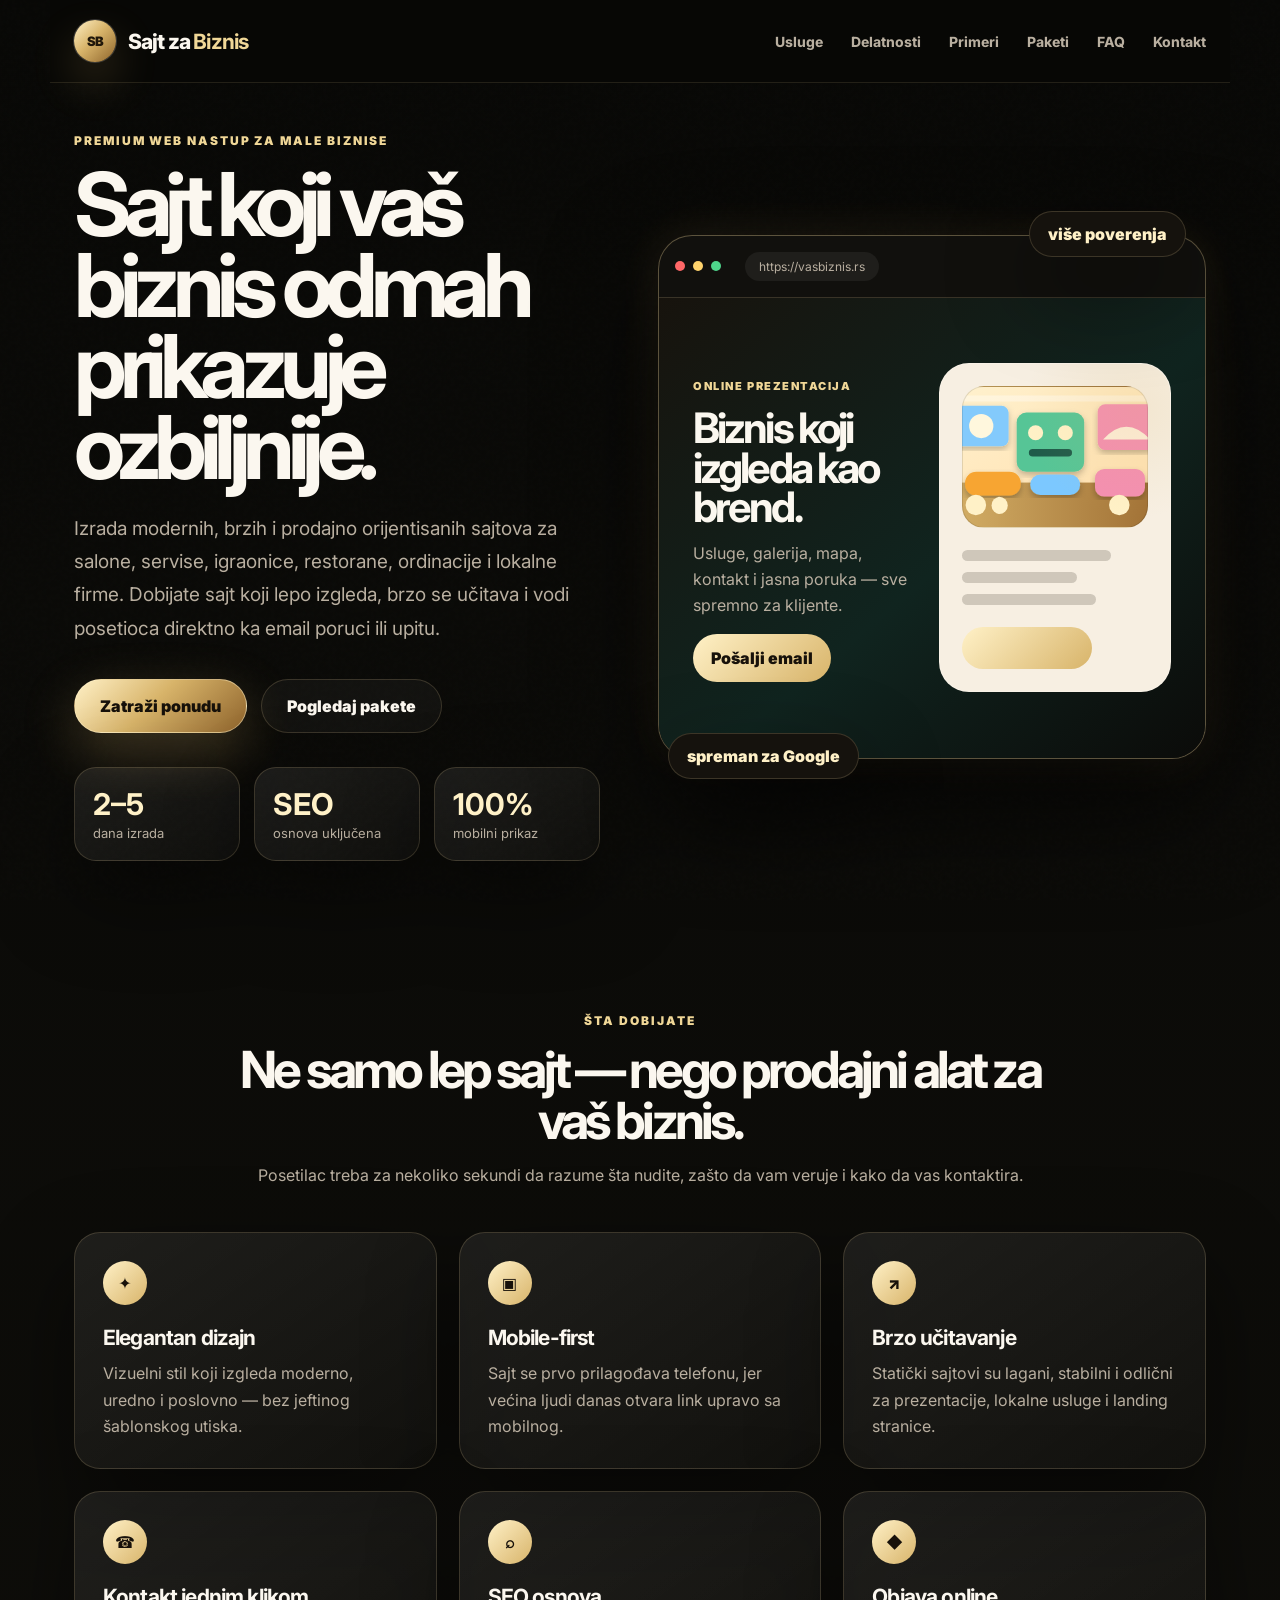
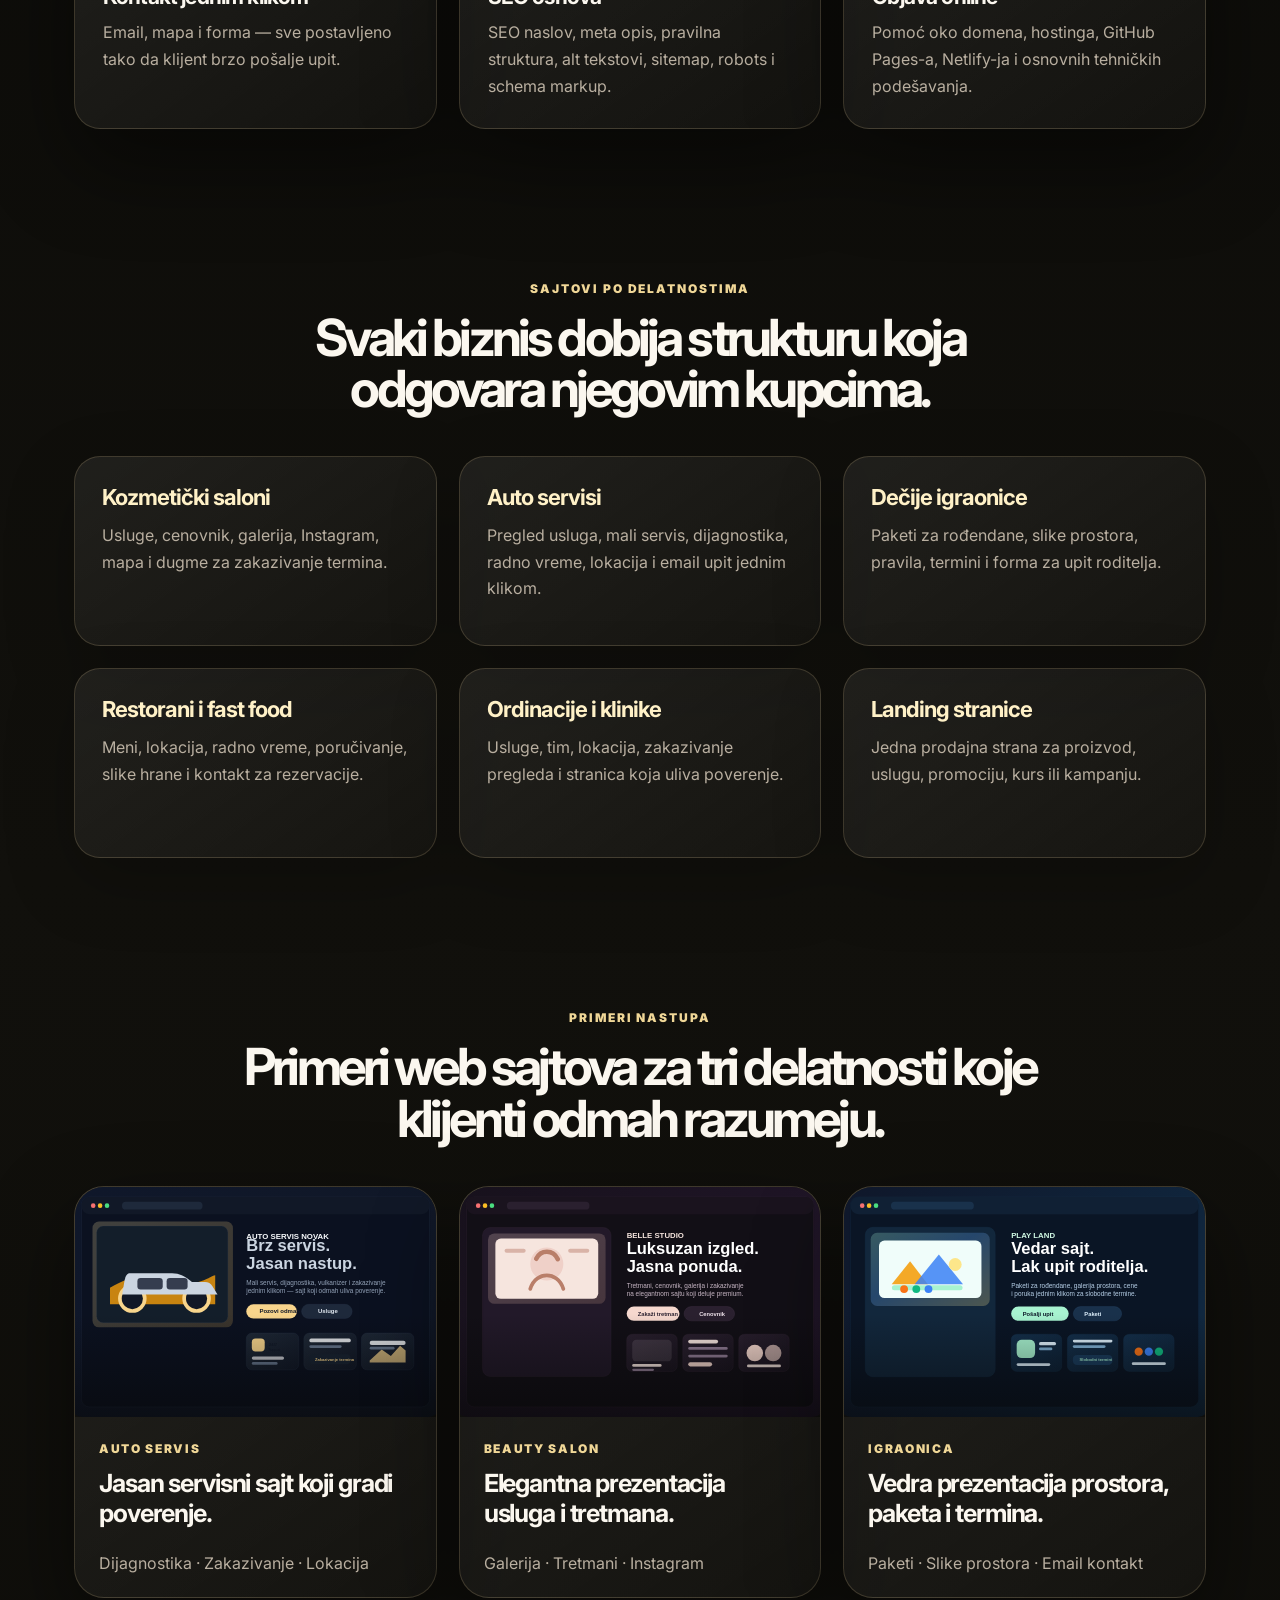
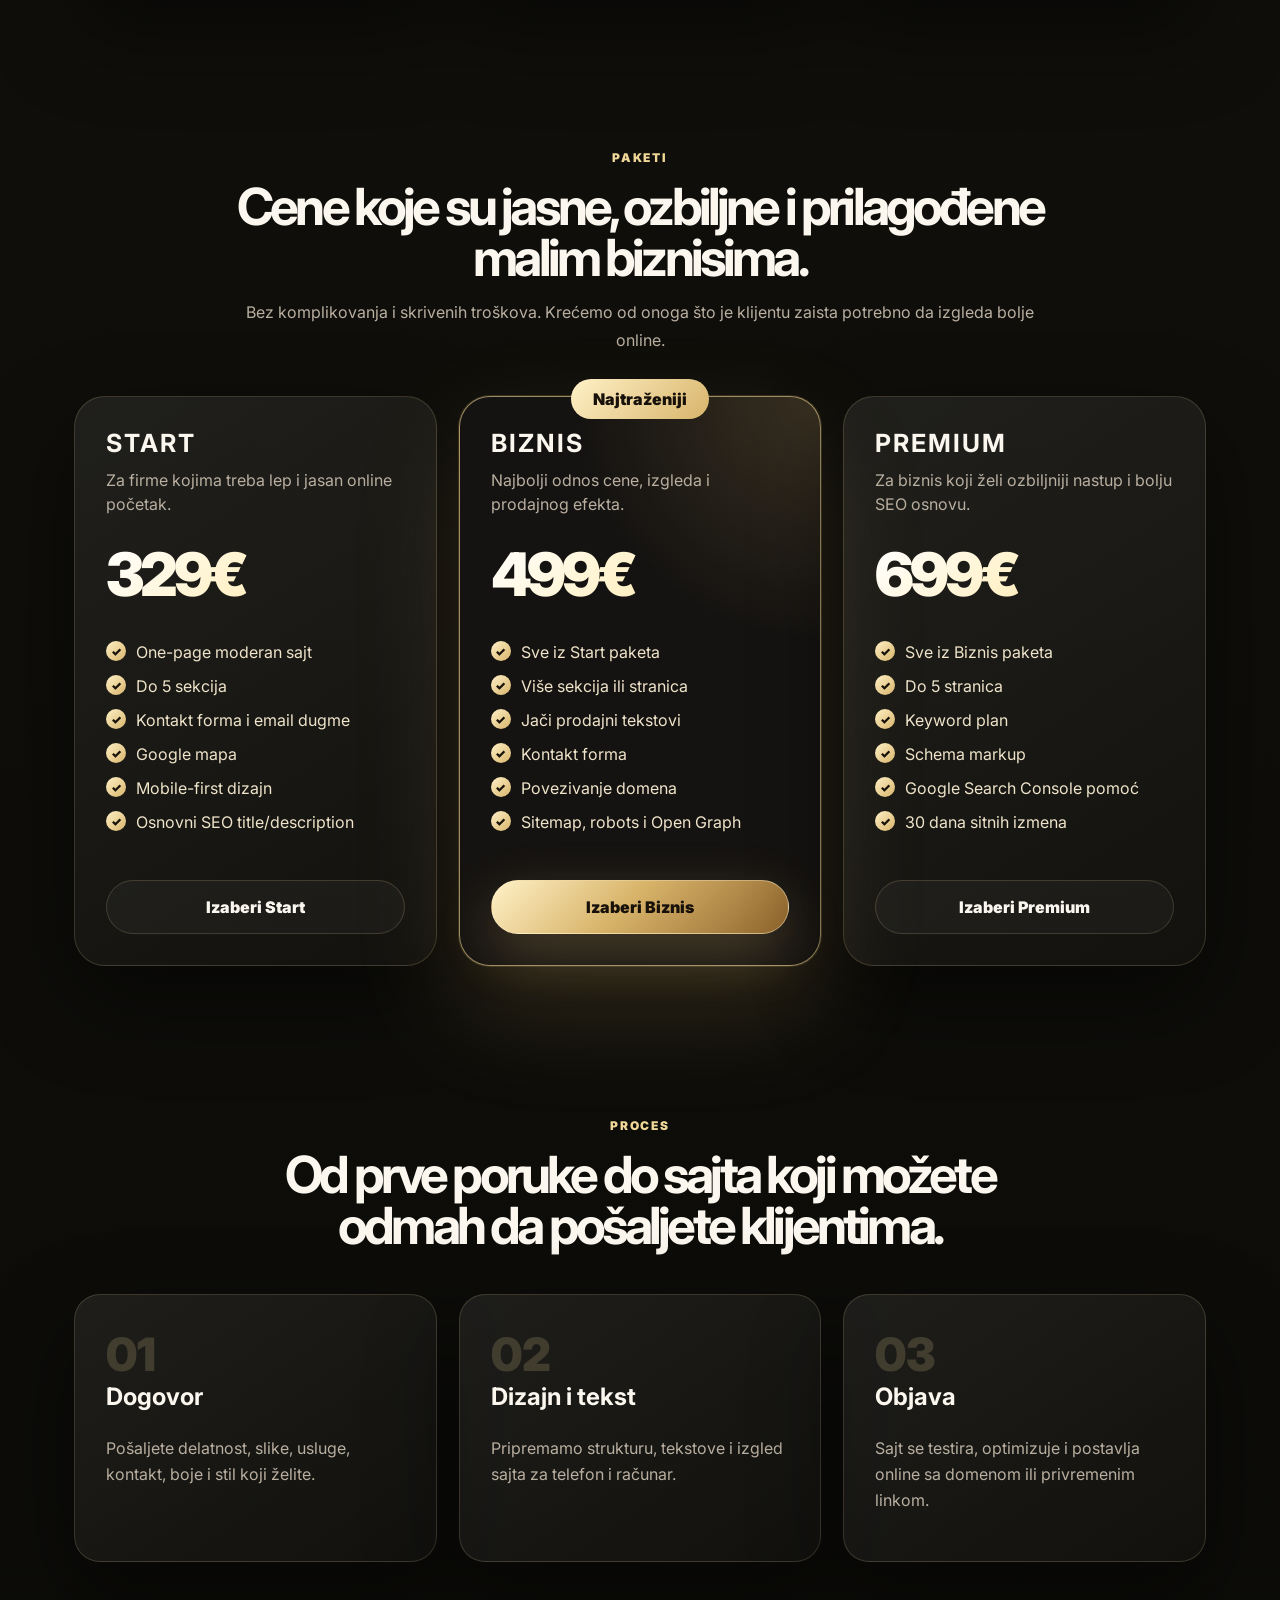
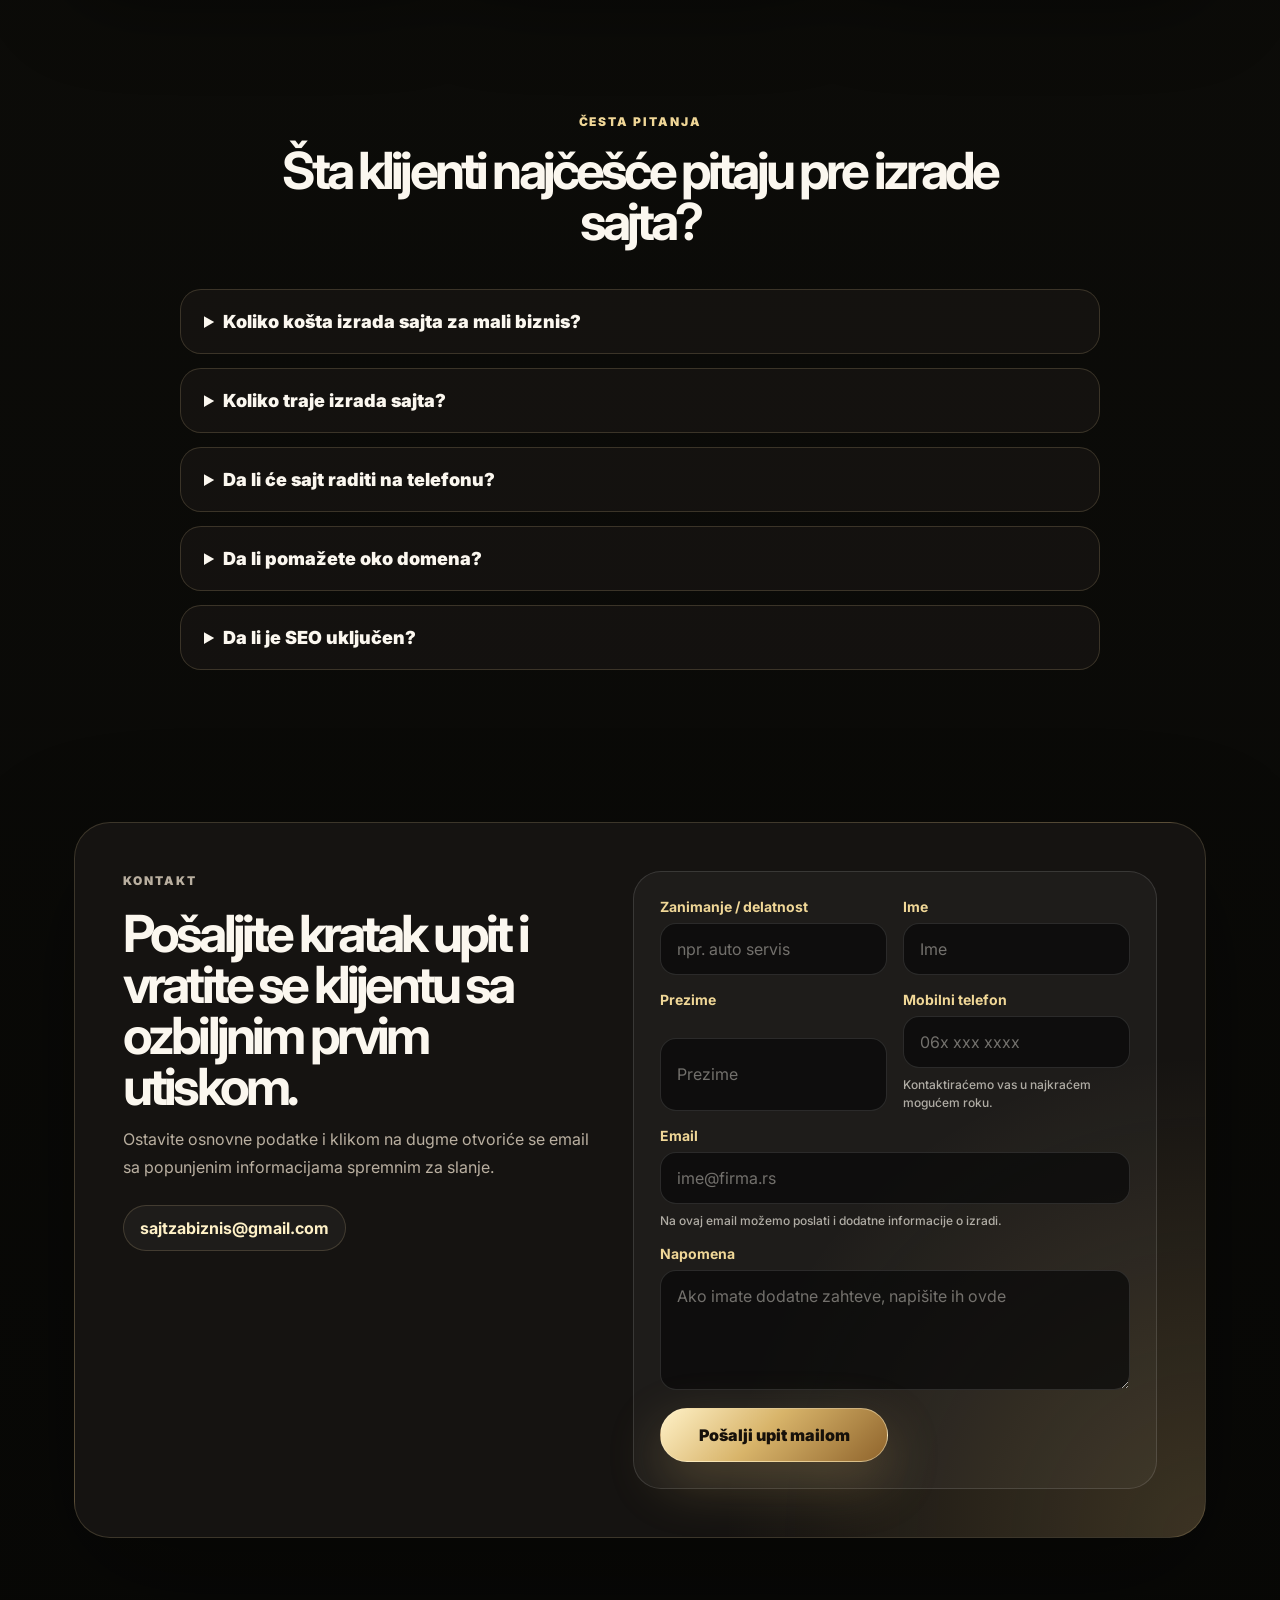
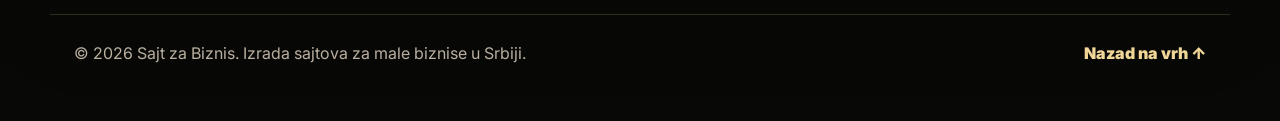
==== commit fe525d7c: "added email" ====
--- a/index.html
+++ b/index.html
@@ -10,13 +10,13 @@
     </title>
     <meta
       name="description"
-      content="Sajt za Biznis izrađuje moderne, brze i prodajno orijentisane sajtove za male biznise u Srbiji. Paketi od 329€, mobilna verzija, WhatsApp dugme, mapa, osnovni SEO i objava sajta."
+      content="Sajt za Biznis izrađuje moderne, brze i prodajno orijentisane sajtove za male biznise u Srbiji. Paketi od 329€, mobilna verzija, email kontakt, osnovni SEO i objava sajta."
     />
     <meta name="robots" content="index, follow, max-image-preview:large" />
     <meta name="author" content="Sajt za Biznis" />
     <link rel="canonical" href="https://sajtzabiznis.rs/" />
 
-    <!-- Open Graph: kako link izgleda kada ga šalješ na WhatsApp/Viber/Facebook -->
+    <!-- Open Graph: kako link izgleda kada ga deliš na društvenim mrežama -->
     <meta property="og:locale" content="sr_RS" />
     <meta property="og:type" content="website" />
     <meta
@@ -64,8 +64,7 @@
         "name": "Sajt za Biznis",
         "description": "Izrada modernih, brzih i preglednih sajtova za male biznise u Srbiji.",
         "url": "https://sajtzabiznis.rs/",
-        "telephone": "+381600000000",
-        "email": "stefanmnc@outlook.com",
+        "email": "sajtzabiznis@gmail.com",
         "areaServed": ["Srbija", "Beograd", "Rakovica", "Miljakovac"],
         "priceRange": "329€ - 699€",
         "serviceType": [
@@ -147,7 +146,7 @@
             Izrada modernih, brzih i prodajno orijentisanih sajtova za salone,
             servise, igraonice, restorane, ordinacije i lokalne firme. Dobijate
             sajt koji lepo izgleda, brzo se učitava i vodi posetioca direktno ka
-            pozivu, poruci ili upitu.
+            email poruci ili upitu.
           </p>
           <div class="hero-actions">
             <a class="btn btn-primary" href="#kontakt">Zatraži ponudu</a>
@@ -175,7 +174,7 @@
                   Usluge, galerija, mapa, kontakt i jasna poruka — sve spremno
                   za klijente.
                 </p>
-                <button>Pozovi odmah</button>
+                <button>Pošalji email</button>
               </div>
               <div class="preview-card">
                 <div class="mini-window"></div>
@@ -227,8 +226,8 @@
             <span>☎</span>
             <h3>Kontakt jednim klikom</h3>
             <p>
-              Poziv, WhatsApp, email, mapa i forma — sve postavljeno tako da
-              klijent brzo pošalje upit.
+              Email, mapa i forma — sve postavljeno tako da klijent brzo pošalje
+              upit.
             </p>
           </article>
           <article class="feature-card reveal delay-1">
@@ -267,7 +266,7 @@
             <h3>Auto servisi</h3>
             <p>
               Pregled usluga, mali servis, dijagnostika, radno vreme, lokacija i
-              poziv jednim klikom.
+              email upit jednim klikom.
             </p>
           </article>
           <article class="industry-card reveal delay-2">
@@ -342,7 +341,7 @@
             <div class="portfolio-content">
               <p>IGRAONICA</p>
               <h3>Vedra prezentacija prostora, paketa i termina.</h3>
-              <span>Paketi · Slike prostora · WhatsApp</span>
+              <span>Paketi · Slike prostora · Email kontakt</span>
             </div>
           </article>
         </div>
@@ -367,7 +366,7 @@
             <ul>
               <li>One-page moderan sajt</li>
               <li>Do 5 sekcija</li>
-              <li>Kontakt i WhatsApp dugme</li>
+              <li>Kontakt forma i email dugme</li>
               <li>Google mapa</li>
               <li>Mobile-first dizajn</li>
               <li>Osnovni SEO title/description</li>
@@ -506,11 +505,8 @@
             <div class="contact-quick-links">
               <a
                 class="quick-link"
-                href="mailto:kontakt@sajtzabiznis.rs?subject=Upit%20za%20izradu%20sajta"
-                >kontakt@sajtzabiznis.rs</a
-              >
-              <a class="quick-link" href="tel:+381600000000"
-                >+381 60 000 0000</a
+                href="mailto:sajtzabiznis@gmail.com?subject=Upit%20za%20izradu%20sajta"
+                >sajtzabiznis@gmail.com</a
               >
             </div>
           </div>
@@ -544,13 +540,16 @@
                 />
               </label>
               <label>
-                <span>Kontakt telefon</span>
+                <span>Mobilni telefon</span>
                 <input
                   type="tel"
                   name="phone"
                   placeholder="06x xxx xxxx"
                   required
                 />
+                <small class="form-note"
+                  >Kontaktiraćemo vas u najkraćem mogućem roku.</small
+                >
               </label>
               <label class="full-width">
                 <span>Email</span>
@@ -560,20 +559,23 @@
                   placeholder="ime@firma.rs"
                   required
                 />
+                <small class="form-note">
+                  Na ovaj email možemo poslati i dodatne informacije o izradi.
+                </small>
+              </label>
+              <label class="full-width">
+                <span>Napomena</span>
+                <textarea
+                  name="note"
+                  rows="4"
+                  placeholder="Ako imate dodatne zahteve, napišite ih ovde"
+                ></textarea>
               </label>
             </div>
             <div class="form-actions">
               <button class="btn btn-primary" type="submit">
                 Pošalji upit mailom
               </button>
-              <a
-                class="btn btn-secondary"
-                id="whatsappLink"
-                href="https://wa.me/381600000000?text=Zdravo,%20zanima%20me%20izrada%20sajta"
-                target="_blank"
-                rel="noopener"
-                >Ili pošalji na WhatsApp</a
-              >
             </div>
           </form>
         </div>
--- a/style.css
+++ b/style.css
@@ -159,8 +159,12 @@
 .lead-form label { display: grid; gap: 8px; }
 .lead-form span { font-size: 14px; color: var(--gold-2); font-weight: 700; }
 .lead-form input { width: 100%; border-radius: 16px; border: 1px solid rgba(255,255,255,.12); background: rgba(9,9,9,.72); color: var(--text); padding: 15px 16px; font: inherit; outline: none; transition: border-color .2s ease, box-shadow .2s ease, transform .2s ease; }
+.lead-form textarea { width: 100%; min-height: 120px; border-radius: 16px; border: 1px solid rgba(255,255,255,.12); background: rgba(9,9,9,.72); color: var(--text); padding: 15px 16px; font: inherit; outline: none; resize: vertical; transition: border-color .2s ease, box-shadow .2s ease, transform .2s ease; }
 .lead-form input::placeholder { color: rgba(238,233,223,.45); }
+.lead-form textarea::placeholder { color: rgba(238,233,223,.45); }
 .lead-form input:focus { border-color: rgba(240,215,151,.7); box-shadow: 0 0 0 4px rgba(216,180,106,.12); }
+.lead-form textarea:focus { border-color: rgba(240,215,151,.7); box-shadow: 0 0 0 4px rgba(216,180,106,.12); }
+.form-note { font-size: 12px; line-height: 1.45; color: rgba(238,233,223,.7); font-weight: 500; }
 .full-width { grid-column: 1 / -1; }
 .form-actions { display: grid; grid-template-columns: 1fr 1fr; gap: 14px; margin-top: 18px; }
 .form-actions .btn { width: 100%; justify-content: center; }
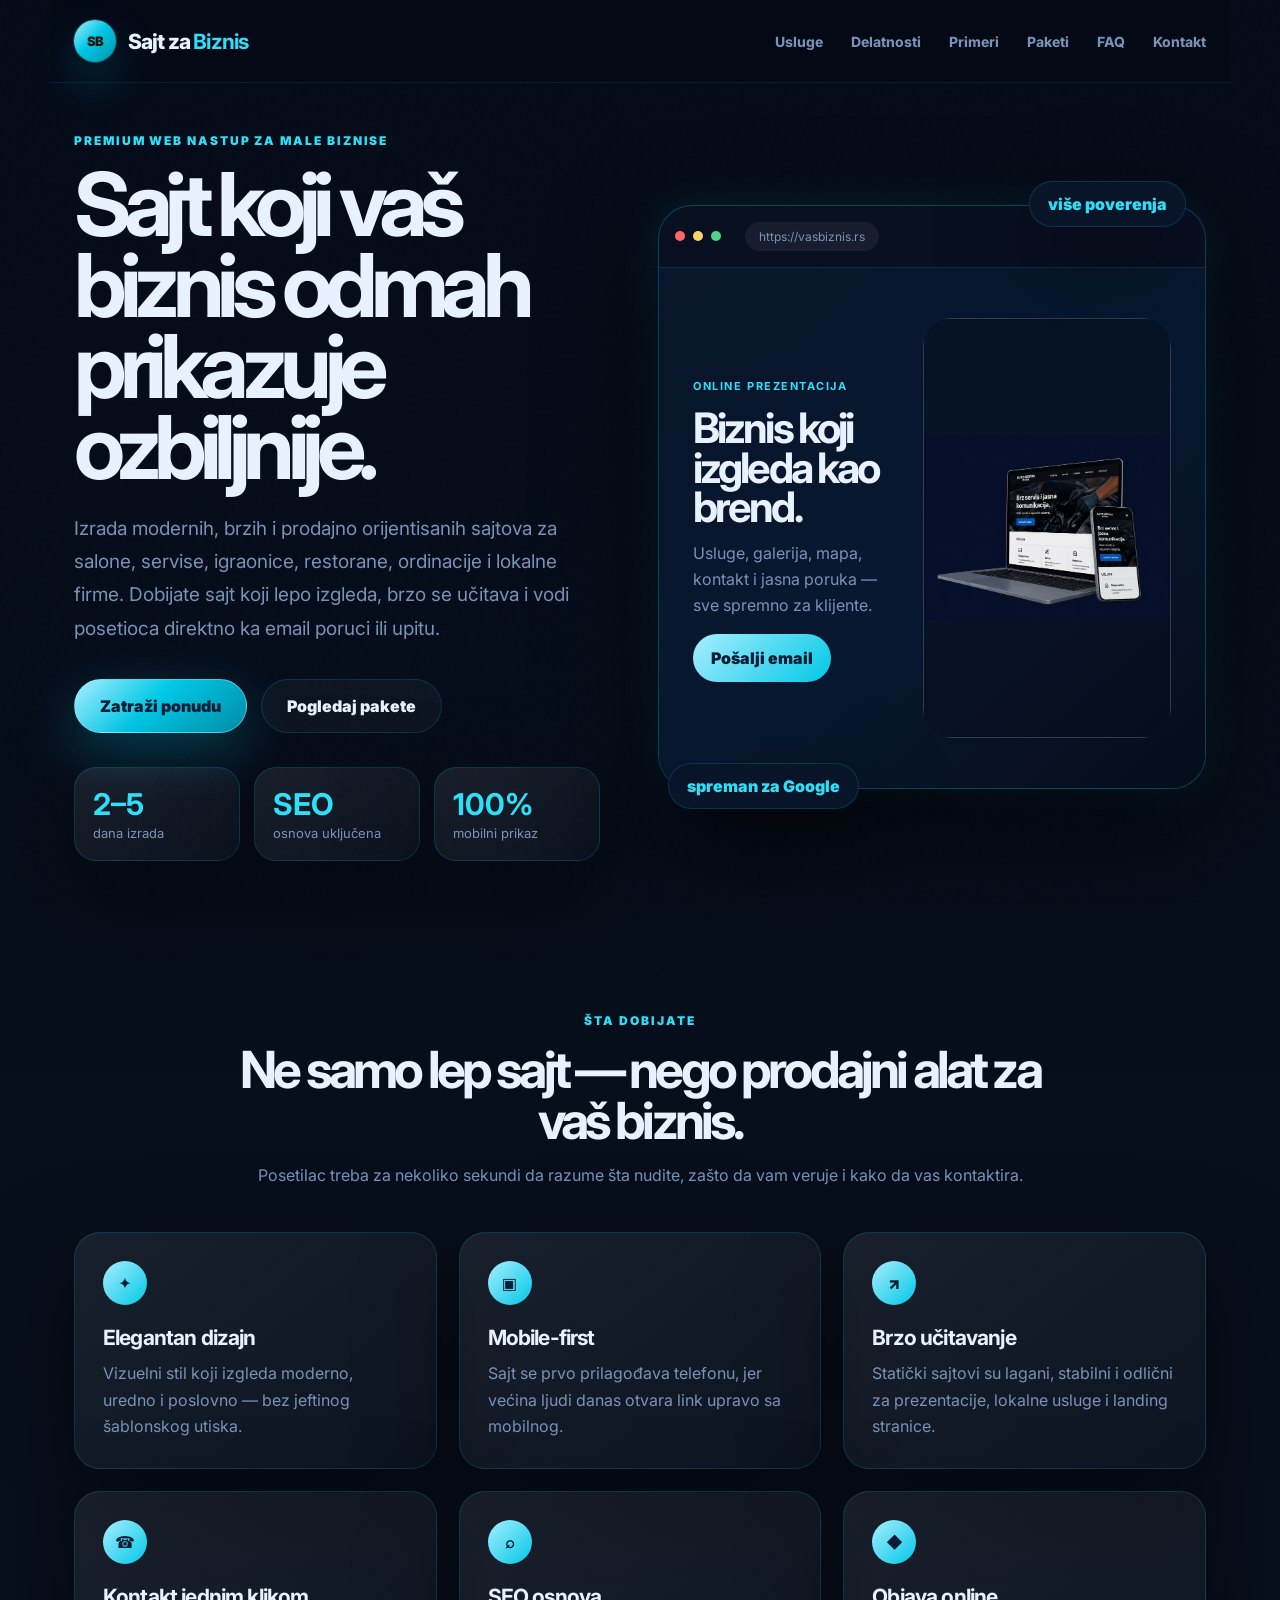
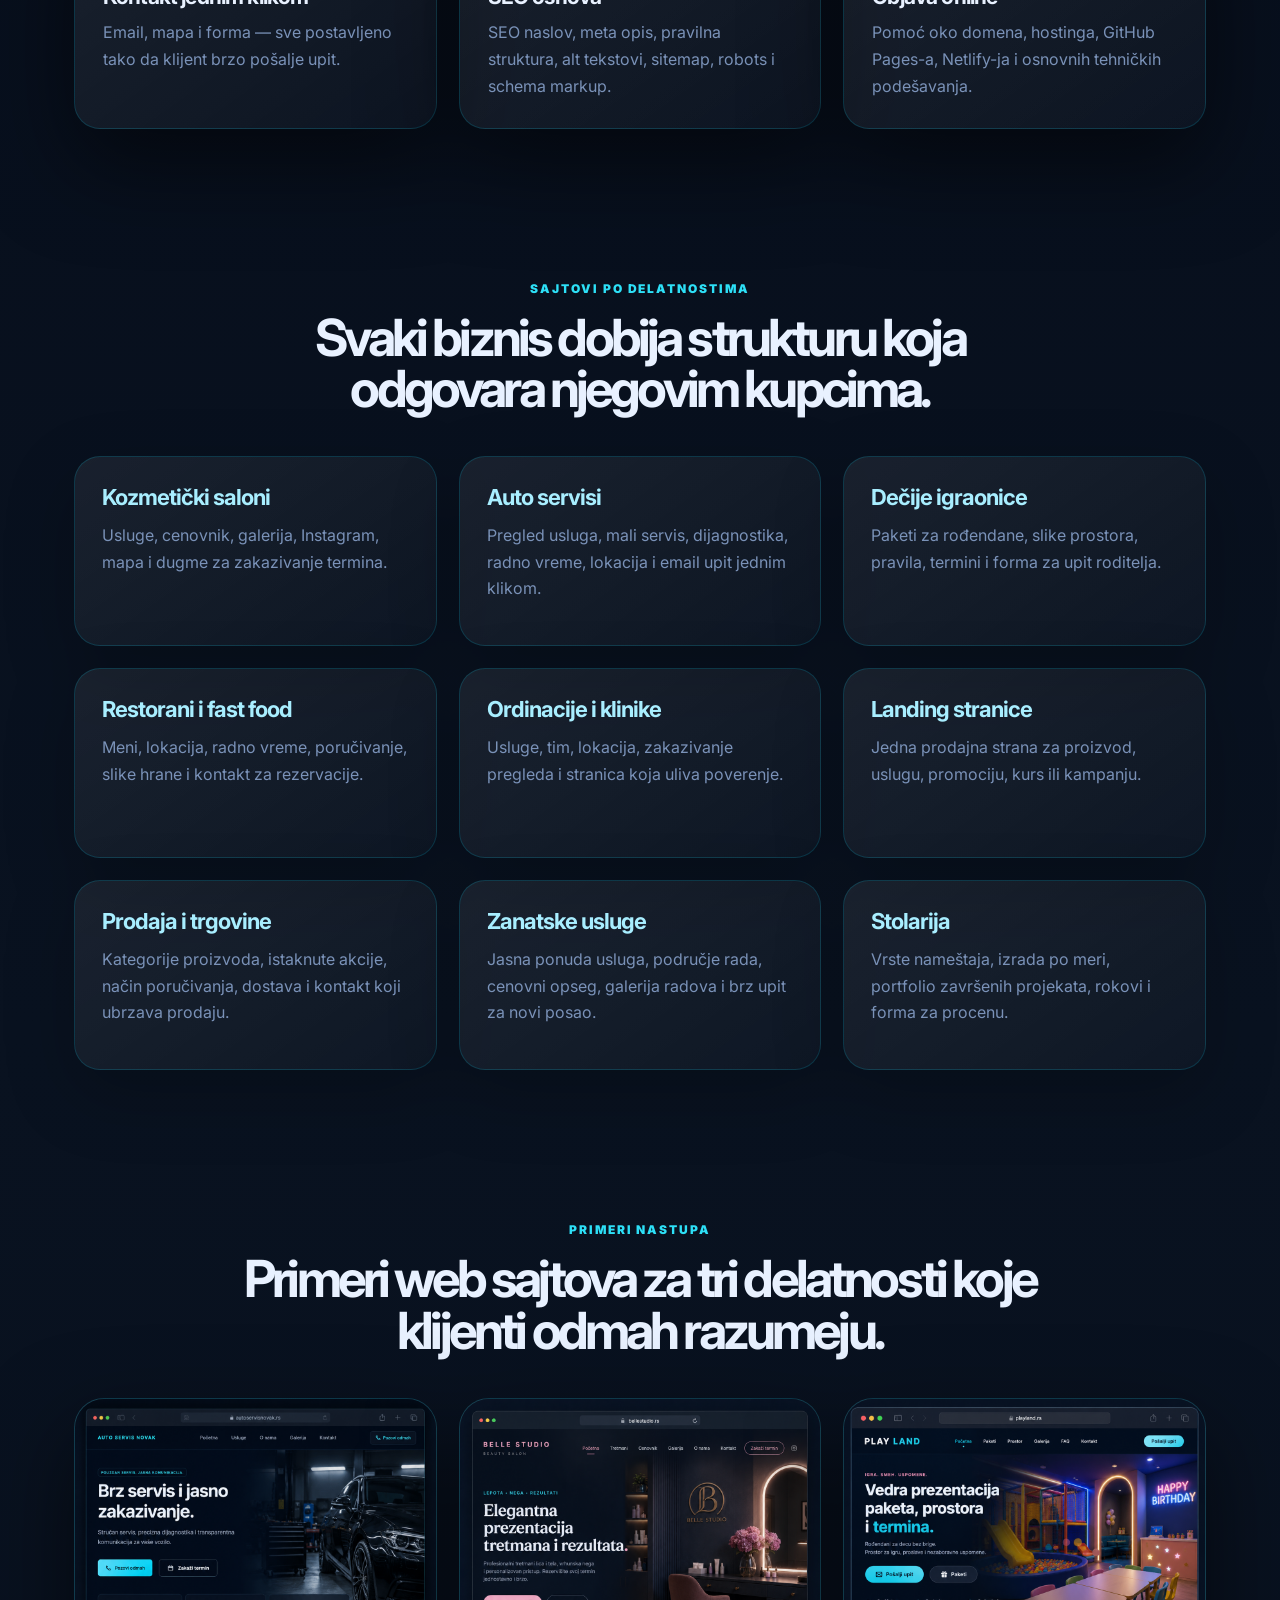
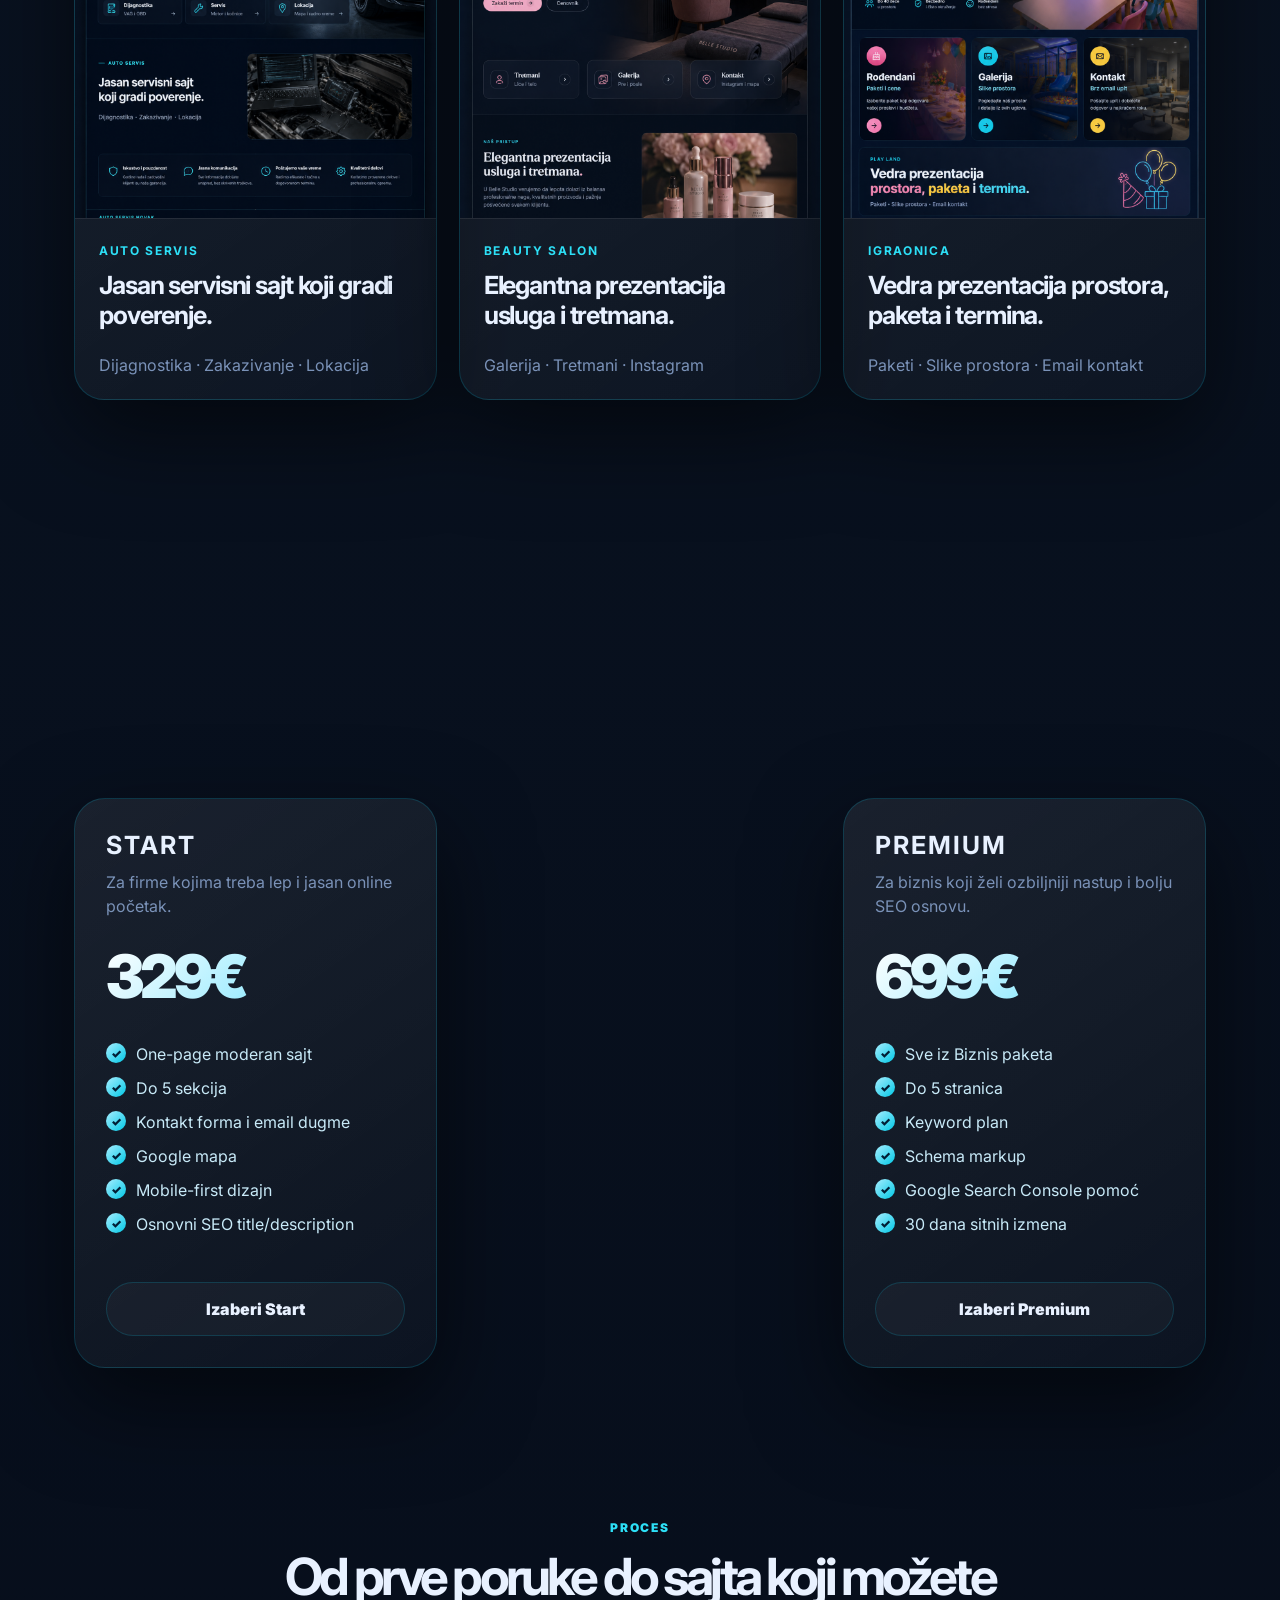
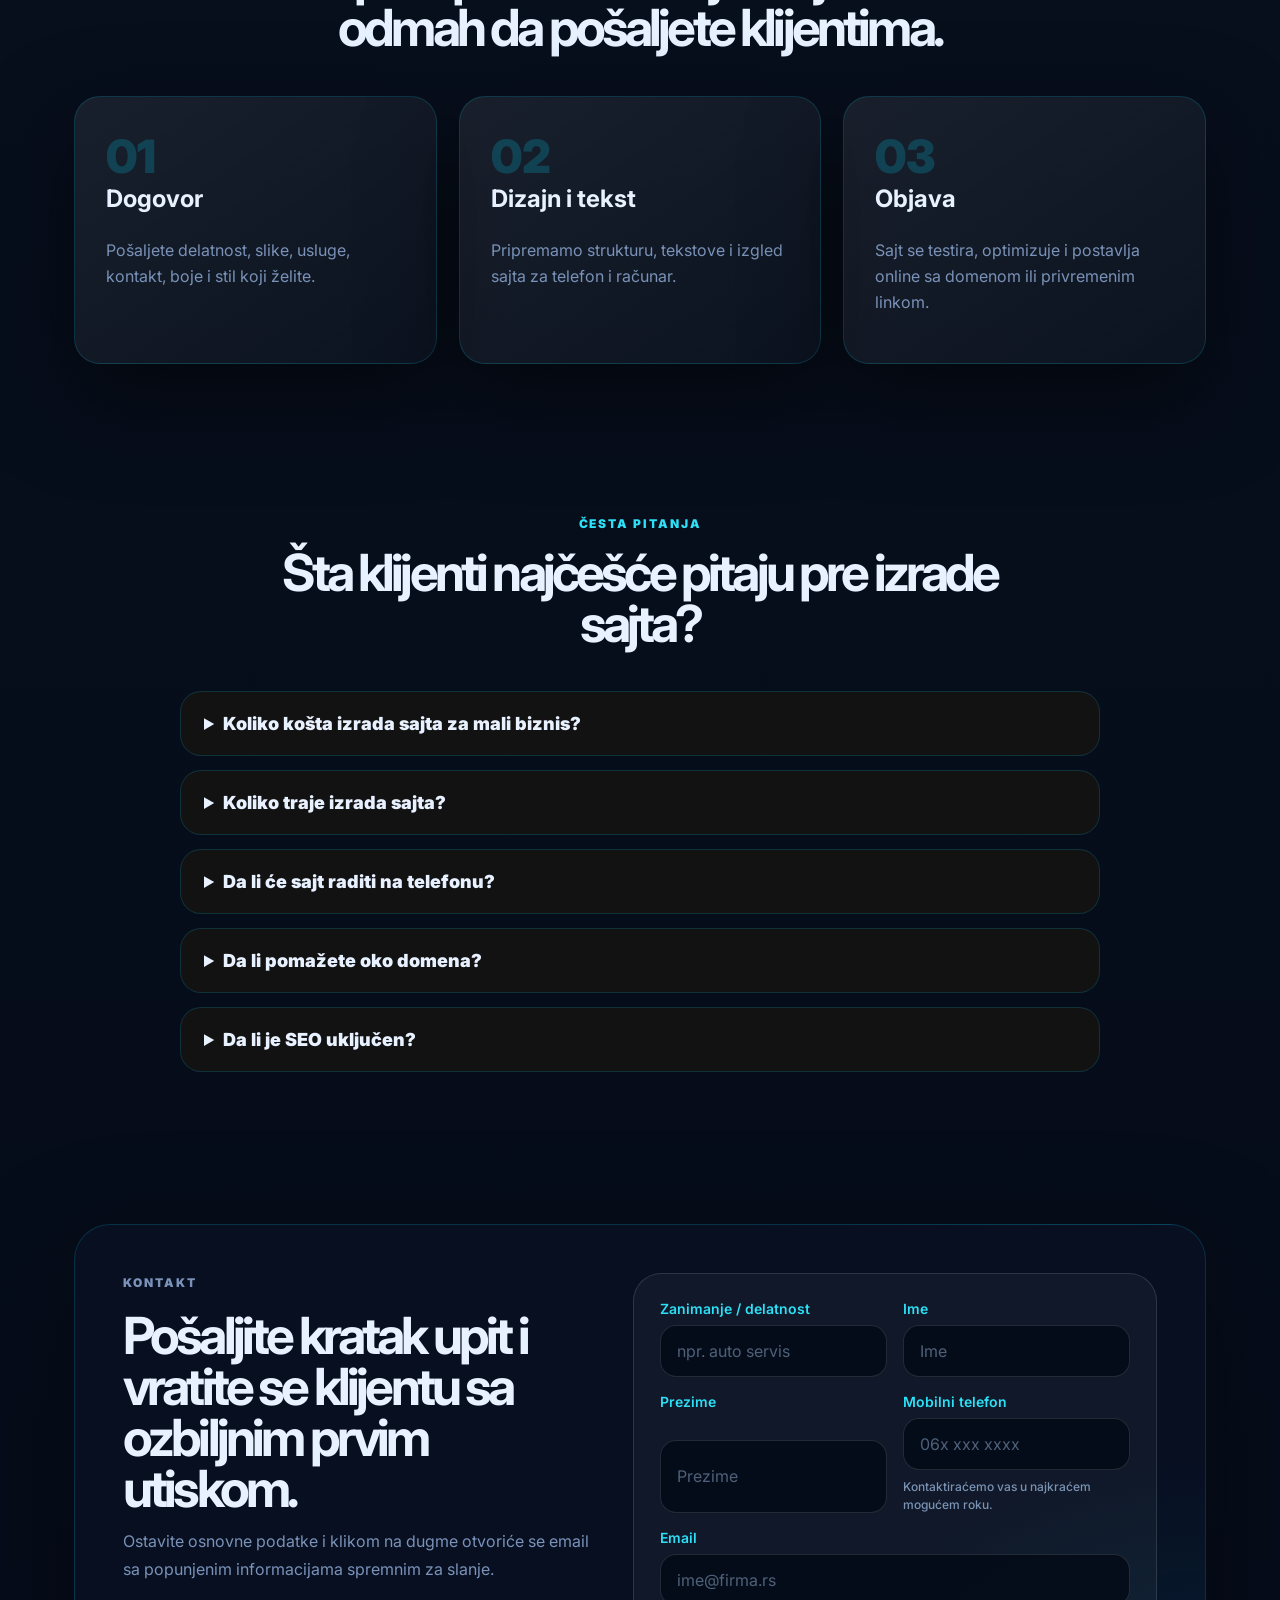
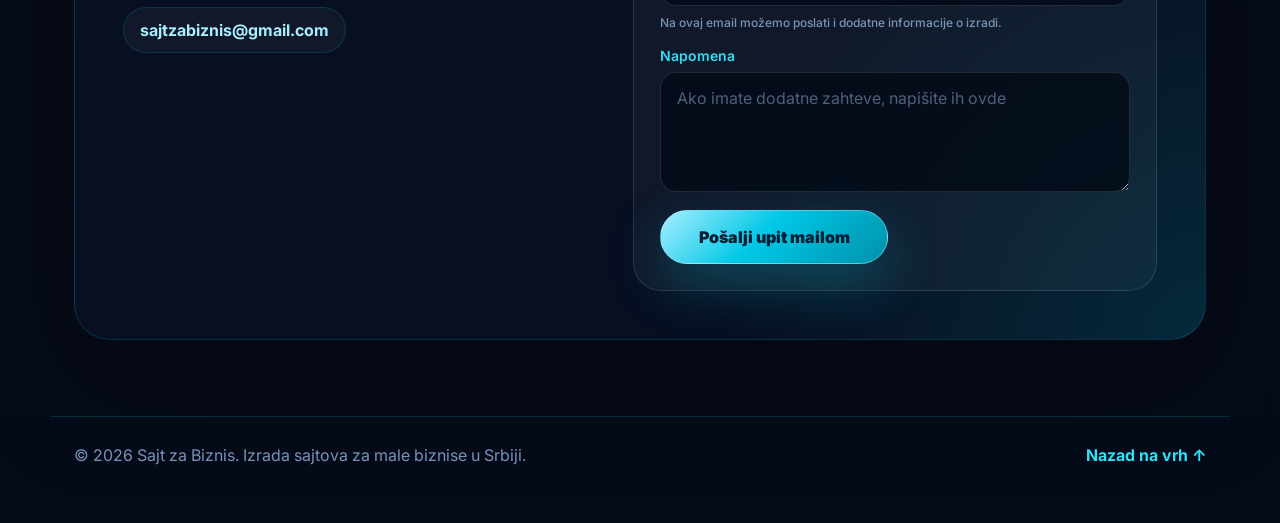
==== commit bf6ae604: "Novi dizajn commit" ====
--- a/index.html
+++ b/index.html
@@ -297,6 +297,27 @@
               kampanju.
             </p>
           </article>
+          <article class="industry-card reveal">
+            <h3>Prodaja i trgovine</h3>
+            <p>
+              Kategorije proizvoda, istaknute akcije, način poručivanja, dostava
+              i kontakt koji ubrzava prodaju.
+            </p>
+          </article>
+          <article class="industry-card reveal delay-1">
+            <h3>Zanatske usluge</h3>
+            <p>
+              Jasna ponuda usluga, područje rada, cenovni opseg, galerija radova
+              i brz upit za novi posao.
+            </p>
+          </article>
+          <article class="industry-card reveal delay-2">
+            <h3>Stolarija</h3>
+            <p>
+              Vrste nameštaja, izrada po meri, portfolio završenih projekata,
+              rokovi i forma za procenu.
+            </p>
+          </article>
         </div>
       </section>
 
@@ -309,11 +330,12 @@
         </div>
         <div class="portfolio-grid">
           <article class="portfolio-card reveal">
-            <div
-              class="portfolio-image auto"
-              role="img"
-              aria-label="Primer sajta za auto servis"
-            ></div>
+            <img
+              class="portfolio-shot"
+              src="assets/auto-real.png"
+              alt="Primer sajta za auto servis"
+              loading="lazy"
+            />
             <div class="portfolio-content">
               <p>AUTO SERVIS</p>
               <h3>Jasan servisni sajt koji gradi poverenje.</h3>
@@ -321,11 +343,12 @@
             </div>
           </article>
           <article class="portfolio-card reveal delay-1">
-            <div
-              class="portfolio-image beauty"
-              role="img"
-              aria-label="Primer sajta za kozmetički salon"
-            ></div>
+            <img
+              class="portfolio-shot"
+              src="assets/beauty-real.png"
+              alt="Primer sajta za kozmetički salon"
+              loading="lazy"
+            />
             <div class="portfolio-content">
               <p>BEAUTY SALON</p>
               <h3>Elegantna prezentacija usluga i tretmana.</h3>
@@ -333,11 +356,12 @@
             </div>
           </article>
           <article class="portfolio-card reveal delay-2">
-            <div
-              class="portfolio-image play"
-              role="img"
-              aria-label="Primer sajta za igraonicu"
-            ></div>
+            <img
+              class="portfolio-shot"
+              src="assets/play-real.png"
+              alt="Primer sajta za igraonicu"
+              loading="lazy"
+            />
             <div class="portfolio-content">
               <p>IGRAONICA</p>
               <h3>Vedra prezentacija prostora, paketa i termina.</h3>
--- a/style.css
+++ b/style.css
@@ -1,31 +1,46 @@
 :root {
-  --bg: #070707;
-  --bg-soft: #11100e;
-  --card: rgba(22, 20, 18, 0.76);
-  --card-strong: rgba(22, 20, 18, 0.96);
-  --text: #fbf7ef;
-  --muted: #b9afa0;
-  --line: rgba(236, 210, 154, 0.18);
-  --gold: #d8b46a;
-  --gold-2: #f0d797;
-  --champagne: #fff1c7;
-  --brown: #7b5325;
-  --green: #0f3d34;
-  --shadow: 0 34px 90px rgba(0, 0, 0, 0.48);
+  --bg: #060c1a;
+  --bg-soft: #0a1428;
+  --card: rgba(8, 16, 34, 0.76);
+  --card-strong: rgba(8, 16, 34, 0.96);
+  --text: #e8f1ff;
+  --muted: #7a92b8;
+  --line: rgba(0, 200, 230, 0.18);
+  --gold: #00c8e6;
+  --gold-2: #2de0f7;
+  --champagne: #a8eeff;
+  --brown: #004466;
+  --green: #00192e;
+  --shadow: 0 34px 90px rgba(0, 0, 0, 0.52);
 }
 
-* { box-sizing: border-box; }
-html { scroll-behavior: smooth; }
+* {
+  box-sizing: border-box;
+}
+html {
+  scroll-behavior: smooth;
+}
 body {
   margin: 0;
-  font-family: 'Inter', system-ui, -apple-system, BlinkMacSystemFont, sans-serif;
-  background:
-    linear-gradient(180deg, #080806 0%, #11100c 38%, #080806 100%);
+  font-family:
+    "Inter",
+    system-ui,
+    -apple-system,
+    BlinkMacSystemFont,
+    sans-serif;
+  background: linear-gradient(180deg, #050b18 0%, #091220 38%, #050b18 100%);
   color: var(--text);
   overflow-x: hidden;
 }
-a { color: inherit; text-decoration: none; }
-button, input, textarea { font: inherit; }
+a {
+  color: inherit;
+  text-decoration: none;
+}
+button,
+input,
+textarea {
+  font: inherit;
+}
 
 .noise {
   position: fixed;
@@ -35,171 +50,1005 @@
   background-image: url("data:image/svg+xml,%3Csvg viewBox='0 0 256 256' xmlns='http://www.w3.org/2000/svg'%3E%3Cfilter id='noiseFilter'%3E%3CfeTurbulence type='fractalNoise' baseFrequency='0.8' numOctaves='4' stitchTiles='stitch'/%3E%3C/filter%3E%3Crect width='100%25' height='100%25' filter='url(%23noiseFilter)'/%3E%3C/svg%3E");
   z-index: 1;
 }
-.orb { display: none; }
-.orb-one { right: -130px; top: 90px; background: var(--gold); }
-.orb-two { left: -160px; bottom: 90px; background: #0f5c4d; }
-.orb-three { left: 50%; top: 40%; background: #5f3b16; opacity: .12; }
+.orb {
+  display: none;
+}
+.orb-one {
+  right: -130px;
+  top: 90px;
+  background: var(--gold);
+}
+.orb-two {
+  left: -160px;
+  bottom: 90px;
+  background: #003d5c;
+}
+.orb-three {
+  left: 50%;
+  top: 40%;
+  background: #003a5c;
+  opacity: 0.12;
+}
 
 .site-header {
-  position: sticky; top: 0; z-index: 10;
-  display: flex; align-items: center; justify-content: space-between;
-  max-width: 1180px; margin: 0 auto; padding: 20px 24px;
-  background: rgba(8, 8, 6, 0.92);
-  border-bottom: 1px solid rgba(236,210,154,.12);
-}
-.brand { display: inline-flex; align-items: center; gap: 12px; font-size: 21px; font-weight: 800; letter-spacing: -0.04em; }
+  position: sticky;
+  top: 0;
+  z-index: 10;
+  display: flex;
+  align-items: center;
+  justify-content: space-between;
+  max-width: 1180px;
+  margin: 0 auto;
+  padding: 20px 24px;
+  background: rgba(5, 10, 22, 0.92);
+  border-bottom: 1px solid rgba(0, 200, 230, 0.12);
+}
+.brand {
+  display: inline-flex;
+  align-items: center;
+  gap: 12px;
+  font-size: 21px;
+  font-weight: 800;
+  letter-spacing: -0.04em;
+}
 .brand-mark {
-  width: 42px; height: 42px; border-radius: 50%; display: grid; place-items: center;
-  color: #20170a; font-size: 13px; font-weight: 900;
-  background: linear-gradient(135deg, #fff1c7, #d8b46a 46%, #8e642b);
-  box-shadow: 0 0 0 1px rgba(255,255,255,.18), 0 20px 45px rgba(216,180,106,.24);
-}
-.brand-text strong { color: var(--gold-2); }
-.main-nav { display: flex; gap: 28px; color: var(--muted); font-weight: 750; font-size: 14px; }
-.main-nav a { transition: color .2s ease; }
-.main-nav a:hover { color: var(--champagne); }
-.menu-toggle { display: none; background: transparent; border: 0; cursor: pointer; }
-.menu-toggle span { display: block; width: 26px; height: 2px; background: var(--text); margin: 6px 0; }
+  width: 42px;
+  height: 42px;
+  border-radius: 50%;
+  display: grid;
+  place-items: center;
+  color: #20170a;
+  font-size: 13px;
+  font-weight: 900;
+  background: linear-gradient(135deg, #a8eeff, #00c8e6 46%, #0090aa);
+  box-shadow:
+    0 0 0 1px rgba(255, 255, 255, 0.18),
+    0 20px 45px rgba(0, 200, 230, 0.24);
+}
+.brand-text strong {
+  color: var(--gold-2);
+}
+.main-nav {
+  display: flex;
+  gap: 28px;
+  color: var(--muted);
+  font-weight: 750;
+  font-size: 14px;
+}
+.main-nav a {
+  transition: color 0.2s ease;
+}
+.main-nav a:hover {
+  color: var(--champagne);
+}
+.menu-toggle {
+  display: none;
+  background: transparent;
+  border: 0;
+  cursor: pointer;
+}
+.menu-toggle span {
+  display: block;
+  width: 26px;
+  height: 2px;
+  background: var(--text);
+  margin: 6px 0;
+}
 
-.section-pad { max-width: 1180px; margin: 0 auto; padding: 76px 24px; position: relative; z-index: 2; }
-.hero { display: grid; grid-template-columns: .98fr 1.02fr; align-items: center; gap: 58px; padding-top: 50px; min-height: 760px; }
-.eyebrow { color: var(--gold-2); font-weight: 900; text-transform: uppercase; letter-spacing: .16em; font-size: 12px; margin: 0 0 16px; }
-h1, h2, h3, p { margin-top: 0; }
-h1 { font-size: clamp(48px, 7vw, 88px); line-height: .92; letter-spacing: -0.085em; margin-bottom: 24px; }
-.hero-text { color: var(--muted); font-size: 19px; line-height: 1.75; max-width: 650px; }
-.hero-actions { display: flex; gap: 14px; flex-wrap: wrap; margin: 34px 0; }
-.btn { display: inline-flex; align-items: center; justify-content: center; min-height: 54px; padding: 0 25px; border-radius: 999px; font-weight: 900; border: 1px solid var(--line); cursor: pointer; transition: transform .2s ease, box-shadow .2s ease, border-color .2s ease, background .2s ease; }
-.btn:hover { transform: translateY(-2px); }
-.btn-primary { background: linear-gradient(135deg, #fff1c7, #d8b46a 45%, #8f642c); color: #17110a; box-shadow: 0 20px 54px rgba(216,180,106,.28); border-color: rgba(255,241,199,.48); }
-.btn-secondary, .btn-outline { background: rgba(255,255,255,.035); color: var(--text); }
-.btn-secondary:hover, .btn-outline:hover { border-color: rgba(240,215,151,.38); box-shadow: 0 18px 48px rgba(0,0,0,.30); }
-.trust-row { display: grid; grid-template-columns: repeat(3, 1fr); gap: 14px; max-width: 630px; }
-.trust-row div, .feature-card, .price-card, .step, .portfolio-card {
-  background: linear-gradient(145deg, rgba(255,255,255,.075), rgba(255,255,255,.025));
-  border: 1px solid var(--line); box-shadow: var(--shadow);
-}
-.trust-row div { padding: 18px; border-radius: 22px; }
-.trust-row strong { display: block; font-size: 30px; color: var(--champagne); }
-.trust-row span { color: var(--muted); font-size: 13px; }
+.section-pad {
+  max-width: 1180px;
+  margin: 0 auto;
+  padding: 76px 24px;
+  position: relative;
+  z-index: 2;
+}
+.hero {
+  display: grid;
+  grid-template-columns: 0.98fr 1.02fr;
+  align-items: center;
+  gap: 58px;
+  padding-top: 50px;
+  min-height: 760px;
+}
+.eyebrow {
+  color: var(--gold-2);
+  font-weight: 900;
+  text-transform: uppercase;
+  letter-spacing: 0.16em;
+  font-size: 12px;
+  margin: 0 0 16px;
+}
+h1,
+h2,
+h3,
+p {
+  margin-top: 0;
+}
+h1 {
+  font-size: clamp(48px, 7vw, 88px);
+  line-height: 0.92;
+  letter-spacing: -0.085em;
+  margin-bottom: 24px;
+}
+.hero-text {
+  color: var(--muted);
+  font-size: 19px;
+  line-height: 1.75;
+  max-width: 650px;
+}
+.hero-actions {
+  display: flex;
+  gap: 14px;
+  flex-wrap: wrap;
+  margin: 34px 0;
+}
+.btn {
+  display: inline-flex;
+  align-items: center;
+  justify-content: center;
+  min-height: 54px;
+  padding: 0 25px;
+  border-radius: 999px;
+  font-weight: 900;
+  border: 1px solid var(--line);
+  cursor: pointer;
+  transition:
+    transform 0.2s ease,
+    box-shadow 0.2s ease,
+    border-color 0.2s ease,
+    background 0.2s ease;
+}
+.btn:hover {
+  transform: translateY(-2px);
+}
+.btn-primary {
+  background: linear-gradient(135deg, #a8eeff, #00c8e6 45%, #0090aa);
+  color: #001e35;
+  box-shadow: 0 20px 54px rgba(0, 200, 230, 0.28);
+  border-color: rgba(168, 238, 255, 0.48);
+}
+.btn-secondary,
+.btn-outline {
+  background: rgba(255, 255, 255, 0.035);
+  color: var(--text);
+}
+.btn-secondary:hover,
+.btn-outline:hover {
+  border-color: rgba(0, 200, 230, 0.38);
+  box-shadow: 0 18px 48px rgba(0, 0, 0, 0.3);
+}
+.trust-row {
+  display: grid;
+  grid-template-columns: repeat(3, 1fr);
+  gap: 14px;
+  max-width: 630px;
+}
+.trust-row div,
+.feature-card,
+.price-card,
+.step,
+.portfolio-card {
+  background: linear-gradient(
+    145deg,
+    rgba(255, 255, 255, 0.075),
+    rgba(255, 255, 255, 0.025)
+  );
+  border: 1px solid var(--line);
+  box-shadow: var(--shadow);
+}
+.trust-row div {
+  padding: 18px;
+  border-radius: 22px;
+}
+.trust-row strong {
+  display: block;
+  font-size: 30px;
+  color: var(--gold-2);
+}
+.trust-row span {
+  color: var(--muted);
+  font-size: 13px;
+}
 
-.hero-visual { position: relative; perspective: 1200px; }
-.luxe-frame { border: 1px solid rgba(236,210,154,.34); border-radius: 34px; overflow: hidden; background: #11100d; box-shadow: 0 42px 110px rgba(0,0,0,.62), 0 0 46px rgba(216,180,106,.13); transform: none; }
-.browser-top { display: flex; align-items: center; gap: 8px; padding: 16px; border-bottom: 1px solid var(--line); }
-.dot { width: 10px; height: 10px; border-radius: 50%; }
-.red { background: #ff6767; } .yellow { background: #ffd36c; } .green { background: #4fd58b; }
-.url { margin-left: 16px; color: var(--muted); font-size: 12px; background: rgba(255,255,255,.06); padding: 7px 14px; border-radius: 999px; }
-.premium-preview { min-height: 460px; display: grid; grid-template-columns: .95fr 1fr; gap: 26px; align-items: center; padding: 34px; background: linear-gradient(140deg, #17130d 0%, #10241f 55%, #0b0b09 100%); }
-.preview-copy span { color: var(--gold-2); font-size: 11px; font-weight: 900; letter-spacing: .14em; }
-.preview-copy h2 { font-size: 42px; line-height: .95; letter-spacing: -0.07em; margin: 14px 0; }
-.preview-copy p { color: var(--muted); line-height: 1.6; }
-.preview-copy button { border: 0; border-radius: 999px; padding: 14px 18px; font-weight: 900; color: #17110a; background: linear-gradient(135deg, #fff1c7, #d8b46a); }
-.preview-card { min-height: 300px; border-radius: 30px; border: 1px solid rgba(255,255,255,.18); background: #f7efe2; padding: 22px; position: relative; overflow: hidden; color: #17110a; }
-.preview-card:before { content: ''; position: absolute; width: 250px; height: 250px; right: -90px; top: -80px; border-radius: 50%; background: radial-gradient(circle, rgba(216,180,106,.55), transparent 62%); opacity: .28; }
-.mini-window { height: 142px; border-radius: 22px; background: url('assets/playroom.svg'); background-size: cover; background-position: center; border: 1px solid rgba(23,17,10,.12); }
-.mini-lines { display: grid; gap: 11px; margin-top: 22px; }
-.mini-lines i { height: 11px; border-radius: 999px; background: rgba(23,17,10,.18); }
-.mini-lines i:nth-child(1){ width: 80%; } .mini-lines i:nth-child(2){ width: 62%; } .mini-lines i:nth-child(3){ width: 72%; }
-.mini-cta { width: 130px; height: 42px; border-radius: 999px; margin-top: 22px; background: linear-gradient(135deg, #fff1c7, #d8b46a); }
-.floating-badge { position: absolute; background: #15120d; border: 1px solid var(--line); border-radius: 999px; padding: 12px 18px; font-weight: 900; box-shadow: var(--shadow); color: var(--champagne); }
-.badge-one { right: 20px; top: -24px; }
-.badge-two { left: 10px; bottom: -20px; }
+.hero-visual {
+  position: relative;
+  perspective: 1200px;
+}
+.luxe-frame {
+  border: 1px solid rgba(0, 200, 230, 0.28);
+  border-radius: 34px;
+  overflow: hidden;
+  background: #080f20;
+  box-shadow:
+    0 42px 110px rgba(0, 0, 0, 0.62),
+    0 0 46px rgba(0, 200, 230, 0.13);
+  transform: none;
+}
+.browser-top {
+  display: flex;
+  align-items: center;
+  gap: 8px;
+  padding: 16px;
+  border-bottom: 1px solid var(--line);
+}
+.dot {
+  width: 10px;
+  height: 10px;
+  border-radius: 50%;
+}
+.red {
+  background: #ff6767;
+}
+.yellow {
+  background: #ffd36c;
+}
+.green {
+  background: #4fd58b;
+}
+.url {
+  margin-left: 16px;
+  color: var(--muted);
+  font-size: 12px;
+  background: rgba(255, 255, 255, 0.06);
+  padding: 7px 14px;
+  border-radius: 999px;
+}
+.premium-preview {
+  min-height: 520px;
+  display: grid;
+  grid-template-columns: 0.9fr 1.1fr;
+  gap: 26px;
+  align-items: center;
+  padding: 34px;
+  background: linear-gradient(140deg, #08152a 0%, #071830 55%, #060c1a 100%);
+}
+.preview-copy span {
+  color: var(--gold-2);
+  font-size: 11px;
+  font-weight: 700;
+  letter-spacing: 0.14em;
+}
+.preview-copy h2 {
+  font-size: 42px;
+  line-height: 0.95;
+  letter-spacing: -0.07em;
+  margin: 14px 0;
+}
+.preview-copy p {
+  color: var(--muted);
+  line-height: 1.6;
+}
+.preview-copy button {
+  border: 0;
+  border-radius: 999px;
+  padding: 14px 18px;
+  font-weight: 900;
+  color: #001e35;
+  background: linear-gradient(135deg, #a8eeff, #00c8e6);
+}
+.preview-card {
+  min-height: 420px;
+  border-radius: 30px;
+  border: 0;
+  background: transparent;
+  padding: 0;
+  position: relative;
+  overflow: hidden;
+  display: flex;
+  align-items: center;
+  justify-content: center;
+  color: #001e35;
+}
+.preview-card:before {
+  content: none;
+  position: absolute;
+  width: 250px;
+  height: 250px;
+  right: -90px;
+  top: -80px;
+  border-radius: 50%;
+  background: radial-gradient(
+    circle,
+    rgba(216, 180, 106, 0.55),
+    transparent 62%
+  );
+  opacity: 0.28;
+}
+.mini-window {
+  width: 100%;
+  height: 100%;
+  min-height: 420px;
+  border-radius: 24px;
+  background: url("assets/auto-real-new.png?v=2");
+  background-size: contain;
+  background-repeat: no-repeat;
+  background-position: center;
+  background-color: rgba(6, 15, 31, 0.55);
+  border: 1px solid rgba(255, 255, 255, 0.18);
+}
+.mini-lines {
+  display: none;
+  gap: 11px;
+  margin-top: 22px;
+}
+.mini-lines i {
+  height: 11px;
+  border-radius: 999px;
+  background: rgba(0, 30, 53, 0.18);
+}
+.mini-lines i:nth-child(1) {
+  width: 80%;
+}
+.mini-lines i:nth-child(2) {
+  width: 62%;
+}
+.mini-lines i:nth-child(3) {
+  width: 72%;
+}
+.mini-cta {
+  display: none;
+  width: 130px;
+  height: 42px;
+  border-radius: 999px;
+  margin-top: 22px;
+  background: linear-gradient(135deg, #a8eeff, #00c8e6);
+}
+.floating-badge {
+  position: absolute;
+  background: #081428;
+  border: 1px solid var(--line);
+  border-radius: 999px;
+  padding: 12px 18px;
+  font-weight: 900;
+  box-shadow: var(--shadow);
+  color: var(--gold-2);
+}
+.badge-one {
+  right: 20px;
+  top: -24px;
+}
+.badge-two {
+  left: 10px;
+  bottom: -20px;
+}
 
-.section-title { text-align: center; max-width: 810px; margin: 0 auto 42px; }
-.section-title h2 { font-size: clamp(34px, 4vw, 58px); line-height: 1; letter-spacing: -0.075em; margin-bottom: 16px; }
-.section-subtitle { color: var(--muted); line-height: 1.72; }
-.features-grid, .industry-grid, .portfolio-grid, .pricing-grid, .timeline { display: grid; gap: 22px; }
-.features-grid { grid-template-columns: repeat(3, 1fr); }
-.feature-card { padding: 28px; border-radius: 26px; }
-.feature-card span { display: inline-grid; place-items: center; width: 44px; height: 44px; border-radius: 50%; color: #17110a; background: linear-gradient(135deg, #fff1c7, #d8b46a); font-weight: 900; }
-.feature-card h3 { margin: 20px 0 10px; font-size: 21px; letter-spacing: -0.04em; }
-.feature-card p { color: var(--muted); line-height: 1.68; margin-bottom: 0; }
+.section-title {
+  text-align: center;
+  max-width: 810px;
+  margin: 0 auto 42px;
+}
+.section-title h2 {
+  font-size: clamp(34px, 4vw, 58px);
+  line-height: 1;
+  letter-spacing: -0.075em;
+  margin-bottom: 16px;
+}
+.section-subtitle {
+  color: var(--muted);
+  line-height: 1.72;
+}
+.features-grid,
+.industry-grid,
+.portfolio-grid,
+.pricing-grid,
+.timeline {
+  display: grid;
+  gap: 22px;
+}
+.features-grid {
+  grid-template-columns: repeat(3, 1fr);
+}
+.feature-card {
+  padding: 28px;
+  border-radius: 26px;
+}
+.feature-card span {
+  display: inline-grid;
+  place-items: center;
+  width: 44px;
+  height: 44px;
+  border-radius: 50%;
+  color: #001e35;
+  background: linear-gradient(135deg, #a8eeff, #00c8e6);
+  font-weight: 900;
+}
+.feature-card h3 {
+  margin: 20px 0 10px;
+  font-size: 21px;
+  letter-spacing: -0.04em;
+}
+.feature-card p {
+  color: var(--muted);
+  line-height: 1.68;
+  margin-bottom: 0;
+}
 
-.industry-grid { grid-template-columns: repeat(3, 1fr); }
-.industry-card { padding: 27px; border-radius: 26px; min-height: 190px; background: linear-gradient(145deg, rgba(255,255,255,.07), rgba(255,255,255,.025)); border: 1px solid var(--line); box-shadow: 0 24px 70px rgba(0,0,0,.22); }
-.industry-card h3 { font-size: 22px; letter-spacing: -0.045em; margin-bottom: 12px; color: var(--champagne); }
-.industry-card p { color: var(--muted); line-height: 1.65; }
-.portfolio-grid, .pricing-grid { grid-template-columns: repeat(3, 1fr); }
-.portfolio-card { border-radius: 30px; overflow: hidden; }
-.portfolio-image { height: 230px; background-size: cover; background-position: center; position: relative; }
-.portfolio-image:after { content:''; position:absolute; inset:0; background: linear-gradient(180deg, transparent 55%, rgba(7,7,7,.58)); }
-.portfolio-image.auto { background-image: url('assets/portfolio-auto-site.svg'); }
-.portfolio-image.beauty { background-image: url('assets/portfolio-salon-site.svg'); }
-.portfolio-image.play { background-image: url('assets/portfolio-playroom-site.svg'); background-size: cover; background-position: center; }
-.portfolio-content { padding: 24px; }
-.portfolio-content p { color: var(--gold-2); font-size: 12px; font-weight: 900; letter-spacing: .14em; }
-.portfolio-content h3 { font-size: 25px; letter-spacing: -0.045em; }
-.portfolio-content span { color: var(--muted); }
+.industry-grid {
+  grid-template-columns: repeat(3, 1fr);
+}
+.industry-card {
+  padding: 27px;
+  border-radius: 26px;
+  min-height: 190px;
+  background: linear-gradient(
+    145deg,
+    rgba(255, 255, 255, 0.07),
+    rgba(255, 255, 255, 0.025)
+  );
+  border: 1px solid var(--line);
+  box-shadow: 0 24px 70px rgba(0, 0, 0, 0.22);
+}
+.industry-card h3 {
+  font-size: 22px;
+  letter-spacing: -0.045em;
+  margin-bottom: 12px;
+  color: var(--champagne);
+}
+.industry-card p {
+  color: var(--muted);
+  line-height: 1.65;
+}
+.portfolio-grid,
+.pricing-grid {
+  grid-template-columns: repeat(3, 1fr);
+}
+.portfolio-card {
+  border-radius: 30px;
+  overflow: hidden;
+}
+.portfolio-shot {
+  display: block;
+  width: 100%;
+  height: 420px;
+  object-fit: cover;
+  object-position: top center;
+  border-bottom: 1px solid rgba(255, 255, 255, 0.08);
+}
+.portfolio-content {
+  padding: 24px;
+}
+.portfolio-content p {
+  color: var(--gold-2);
+  font-size: 12px;
+  font-weight: 700;
+  letter-spacing: 0.14em;
+}
+.portfolio-content h3 {
+  font-size: 25px;
+  letter-spacing: -0.045em;
+}
+.portfolio-content span {
+  color: var(--muted);
+}
 
-.price-card { position: relative; padding: 31px; border-radius: 31px; display: flex; flex-direction: column; min-height: 570px; }
-.price-card.featured { border-color: rgba(240,215,151,.62); box-shadow: 0 0 0 1px rgba(216,180,106,.18), 0 44px 110px rgba(216,180,106,.16); transform: translateY(-16px); background: radial-gradient(circle at top right, rgba(216,180,106,.18), transparent 36%), var(--card-strong); }
-.popular { position: absolute; top: -18px; left: 50%; transform: translateX(-50%); background: linear-gradient(135deg, #fff1c7, #d8b46a); color: #17110a; padding: 10px 22px; border-radius: 999px; font-weight: 900; }
-.price-head h3 { font-size: 25px; letter-spacing: .08em; margin-bottom: 10px; }
-.price-head p { min-height: 52px; color: var(--muted); line-height: 1.5; }
-.price { font-size: 60px; font-weight: 900; letter-spacing: -0.07em; background: linear-gradient(135deg, #fff, #fff1c7, #d8b46a); -webkit-background-clip: text; color: transparent; margin: 18px 0; }
-.price-card ul { list-style: none; padding: 0; margin: 14px 0 28px; display: grid; gap: 14px; color: #efe4ca; }
-.price-card li { position: relative; padding-left: 30px; }
-.price-card li:before { content: '✓'; position: absolute; left: 0; top: -1px; width: 20px; height: 20px; display: grid; place-items: center; border-radius: 50%; background: linear-gradient(135deg, #fff1c7, #d8b46a); color:#17110a; font-size: 12px; font-weight: 900; }
-.price-card .btn { margin-top: auto; }
-.timeline { grid-template-columns: repeat(3, 1fr); }
-.step { padding: 31px; border-radius: 26px; }
-.step span { font-size: 46px; font-weight: 900; color: rgba(240,215,151,.18); }
-.step h3 { font-size: 24px; }
-.step p { color: var(--muted); line-height: 1.65; }
-.faq-list { display: grid; gap: 14px; max-width: 920px; margin: 0 auto; }
-.faq-list details { padding: 21px 23px; border-radius: 21px; border: 1px solid var(--line); background: rgba(22,20,18,.82); }
-.faq-list summary { cursor: pointer; font-weight: 900; font-size: 18px; color: var(--text); }
-.faq-list p { margin-top: 14px; color: var(--muted); line-height: 1.7; }
-.contact-card { border-radius: 36px; padding: 48px; display: grid; grid-template-columns: .95fr 1.05fr; gap: 36px; align-items: start; background: radial-gradient(circle at bottom right, rgba(216,180,106,.20), transparent 36%), var(--card-strong); border: 1px solid var(--line); box-shadow: 0 38px 120px rgba(0,0,0,.34); }
-.contact-card h2 { font-size: clamp(34px, 4vw, 54px); line-height: 1; letter-spacing: -0.075em; margin: 10px 0 14px; }
-.contact-card p { color: var(--muted); line-height: 1.7; }
-.contact-quick-links { display: grid; gap: 12px; margin-top: 24px; }
-.quick-link { display: inline-flex; align-items: center; width: fit-content; padding: 12px 16px; border-radius: 999px; border: 1px solid var(--line); background: rgba(255,255,255,.04); color: var(--champagne); font-weight: 700; }
-.lead-form { padding: 26px; border-radius: 28px; border: 1px solid rgba(255,255,255,.12); background: rgba(255,255,255,.04); }
-.form-grid { display: grid; grid-template-columns: repeat(2, 1fr); gap: 16px; }
-.lead-form label { display: grid; gap: 8px; }
-.lead-form span { font-size: 14px; color: var(--gold-2); font-weight: 700; }
-.lead-form input { width: 100%; border-radius: 16px; border: 1px solid rgba(255,255,255,.12); background: rgba(9,9,9,.72); color: var(--text); padding: 15px 16px; font: inherit; outline: none; transition: border-color .2s ease, box-shadow .2s ease, transform .2s ease; }
-.lead-form textarea { width: 100%; min-height: 120px; border-radius: 16px; border: 1px solid rgba(255,255,255,.12); background: rgba(9,9,9,.72); color: var(--text); padding: 15px 16px; font: inherit; outline: none; resize: vertical; transition: border-color .2s ease, box-shadow .2s ease, transform .2s ease; }
-.lead-form input::placeholder { color: rgba(238,233,223,.45); }
-.lead-form textarea::placeholder { color: rgba(238,233,223,.45); }
-.lead-form input:focus { border-color: rgba(240,215,151,.7); box-shadow: 0 0 0 4px rgba(216,180,106,.12); }
-.lead-form textarea:focus { border-color: rgba(240,215,151,.7); box-shadow: 0 0 0 4px rgba(216,180,106,.12); }
-.form-note { font-size: 12px; line-height: 1.45; color: rgba(238,233,223,.7); font-weight: 500; }
-.full-width { grid-column: 1 / -1; }
-.form-actions { display: grid; grid-template-columns: 1fr 1fr; gap: 14px; margin-top: 18px; }
-.form-actions .btn { width: 100%; justify-content: center; }
-.contact-actions { display: grid; gap: 14px; }
-.site-footer { position: relative; z-index: 2; max-width: 1180px; margin: 0 auto; padding: 28px 24px 42px; color: var(--muted); display: flex; justify-content: space-between; gap: 20px; border-top: 1px solid var(--line); }
-.site-footer a { color: var(--gold-2); font-weight: 900; }
-.reveal { opacity: 0; transform: translateY(26px); transition: opacity .7s ease, transform .7s ease; }
-.reveal.visible { opacity: 1; transform: translateY(0); }
-.delay-1 { transition-delay: .1s; }
-.delay-2 { transition-delay: .2s; }
+.price-card {
+  position: relative;
+  padding: 31px;
+  border-radius: 31px;
+  display: flex;
+  flex-direction: column;
+  min-height: 570px;
+}
+.price-card.featured {
+  border-color: rgba(0, 200, 230, 0.62);
+  box-shadow:
+    0 0 0 1px rgba(0, 200, 230, 0.18),
+    0 44px 110px rgba(0, 200, 230, 0.16);
+  transform: translateY(-16px);
+  background:
+    radial-gradient(
+      circle at top right,
+      rgba(0, 200, 230, 0.14),
+      transparent 36%
+    ),
+    var(--card-strong);
+}
+.popular {
+  position: absolute;
+  top: -18px;
+  left: 50%;
+  transform: translateX(-50%);
+  background: linear-gradient(135deg, #a8eeff, #00c8e6);
+  color: #001e35;
+  padding: 10px 22px;
+  border-radius: 999px;
+  font-weight: 900;
+}
+.price-head h3 {
+  font-size: 25px;
+  letter-spacing: 0.08em;
+  margin-bottom: 10px;
+}
+.price-head p {
+  min-height: 52px;
+  color: var(--muted);
+  line-height: 1.5;
+}
+.price {
+  font-size: 60px;
+  font-weight: 900;
+  letter-spacing: -0.07em;
+  background: linear-gradient(135deg, #fff, #a8eeff, #00c8e6);
+  -webkit-background-clip: text;
+  color: transparent;
+  margin: 18px 0;
+}
+.price-card ul {
+  list-style: none;
+  padding: 0;
+  margin: 14px 0 28px;
+  display: grid;
+  gap: 14px;
+  color: #c8eaf8;
+}
+.price-card li {
+  position: relative;
+  padding-left: 30px;
+}
+.price-card li:before {
+  content: "✓";
+  position: absolute;
+  left: 0;
+  top: -1px;
+  width: 20px;
+  height: 20px;
+  display: grid;
+  place-items: center;
+  border-radius: 50%;
+  background: linear-gradient(135deg, #a8eeff, #00c8e6);
+  color: #001e35;
+  font-size: 12px;
+  font-weight: 900;
+}
+.price-card .btn {
+  margin-top: auto;
+}
+.timeline {
+  grid-template-columns: repeat(3, 1fr);
+}
+.step {
+  padding: 31px;
+  border-radius: 26px;
+}
+.step span {
+  font-size: 46px;
+  font-weight: 900;
+  color: rgba(0, 200, 230, 0.22);
+}
+.step h3 {
+  font-size: 24px;
+}
+.step p {
+  color: var(--muted);
+  line-height: 1.65;
+}
+.faq-list {
+  display: grid;
+  gap: 14px;
+  max-width: 920px;
+  margin: 0 auto;
+}
+.faq-list details {
+  padding: 21px 23px;
+  border-radius: 21px;
+  border: 1px solid var(--line);
+  background: rgba(22, 20, 18, 0.82);
+}
+.faq-list summary {
+  cursor: pointer;
+  font-weight: 900;
+  font-size: 18px;
+  color: var(--text);
+}
+.faq-list p {
+  margin-top: 14px;
+  color: var(--muted);
+  line-height: 1.7;
+}
+.contact-card {
+  border-radius: 36px;
+  padding: 48px;
+  display: grid;
+  grid-template-columns: 0.95fr 1.05fr;
+  gap: 36px;
+  align-items: start;
+  background:
+    radial-gradient(
+      circle at bottom right,
+      rgba(0, 200, 230, 0.14),
+      transparent 36%
+    ),
+    var(--card-strong);
+  border: 1px solid var(--line);
+  box-shadow: 0 38px 120px rgba(0, 0, 0, 0.34);
+}
+.contact-card h2 {
+  font-size: clamp(34px, 4vw, 54px);
+  line-height: 1;
+  letter-spacing: -0.075em;
+  margin: 10px 0 14px;
+}
+.contact-card p {
+  color: var(--muted);
+  line-height: 1.7;
+}
+.contact-quick-links {
+  display: grid;
+  gap: 12px;
+  margin-top: 24px;
+}
+.quick-link {
+  display: inline-flex;
+  align-items: center;
+  width: fit-content;
+  padding: 12px 16px;
+  border-radius: 999px;
+  border: 1px solid var(--line);
+  background: rgba(255, 255, 255, 0.04);
+  color: var(--champagne);
+  font-weight: 700;
+}
+.lead-form {
+  padding: 26px;
+  border-radius: 28px;
+  border: 1px solid rgba(255, 255, 255, 0.12);
+  background: rgba(255, 255, 255, 0.04);
+}
+.form-grid {
+  display: grid;
+  grid-template-columns: repeat(2, 1fr);
+  gap: 16px;
+}
+.lead-form label {
+  display: grid;
+  gap: 8px;
+}
+.lead-form span {
+  font-size: 14px;
+  color: var(--gold-2);
+  font-weight: 600;
+}
+.lead-form input {
+  width: 100%;
+  border-radius: 16px;
+  border: 1px solid rgba(255, 255, 255, 0.12);
+  background: rgba(4, 10, 22, 0.82);
+  color: var(--text);
+  padding: 15px 16px;
+  font: inherit;
+  outline: none;
+  transition:
+    border-color 0.2s ease,
+    box-shadow 0.2s ease,
+    transform 0.2s ease;
+}
+.lead-form textarea {
+  width: 100%;
+  min-height: 120px;
+  border-radius: 16px;
+  border: 1px solid rgba(255, 255, 255, 0.12);
+  background: rgba(4, 10, 22, 0.82);
+  color: var(--text);
+  padding: 15px 16px;
+  font: inherit;
+  outline: none;
+  resize: vertical;
+  transition:
+    border-color 0.2s ease,
+    box-shadow 0.2s ease,
+    transform 0.2s ease;
+}
+.lead-form input::placeholder {
+  color: rgba(168, 200, 240, 0.45);
+}
+.lead-form textarea::placeholder {
+  color: rgba(168, 200, 240, 0.45);
+}
+.lead-form input:focus {
+  border-color: rgba(0, 200, 230, 0.7);
+  box-shadow: 0 0 0 4px rgba(0, 200, 230, 0.12);
+}
+.lead-form textarea:focus {
+  border-color: rgba(0, 200, 230, 0.7);
+  box-shadow: 0 0 0 4px rgba(0, 200, 230, 0.12);
+}
+.form-note {
+  font-size: 12px;
+  line-height: 1.45;
+  color: rgba(168, 200, 240, 0.7);
+  font-weight: 500;
+}
+.full-width {
+  grid-column: 1 / -1;
+}
+.form-actions {
+  display: grid;
+  grid-template-columns: 1fr 1fr;
+  gap: 14px;
+  margin-top: 18px;
+}
+.form-actions .btn {
+  width: 100%;
+  justify-content: center;
+}
+.contact-actions {
+  display: grid;
+  gap: 14px;
+}
+.site-footer {
+  position: relative;
+  z-index: 2;
+  max-width: 1180px;
+  margin: 0 auto;
+  padding: 28px 24px 42px;
+  color: var(--muted);
+  display: flex;
+  justify-content: space-between;
+  gap: 20px;
+  border-top: 1px solid var(--line);
+}
+.site-footer a {
+  color: var(--gold-2);
+  font-weight: 700;
+}
+.reveal {
+  opacity: 0;
+  transform: translateY(26px);
+  transition:
+    opacity 0.7s ease,
+    transform 0.7s ease;
+}
+.reveal.visible {
+  opacity: 1;
+  transform: translateY(0);
+}
+.delay-1 {
+  transition-delay: 0.1s;
+}
+.delay-2 {
+  transition-delay: 0.2s;
+}
 
 @media (max-width: 980px) {
-  .hero, .contact-card { grid-template-columns: 1fr; min-height: auto; }
-  .hero-visual { order: -1; }
-  .features-grid, .industry-grid, .portfolio-grid, .pricing-grid, .timeline { grid-template-columns: 1fr; }
-  .price-card.featured { transform: none; }
-  .site-footer { flex-direction: column; }
+  .hero,
+  .contact-card {
+    grid-template-columns: 1fr;
+    min-height: auto;
+  }
+  .hero-visual {
+    order: -1;
+  }
+  .features-grid,
+  .industry-grid,
+  .portfolio-grid,
+  .pricing-grid,
+  .timeline {
+    grid-template-columns: 1fr;
+  }
+  .price-card.featured {
+    transform: none;
+  }
+  .site-footer {
+    flex-direction: column;
+  }
 }
 @media (max-width: 760px) {
-  .site-header { padding: 16px 18px; }
-  .brand { font-size: 19px; }
-  .brand-mark { width: 38px; height: 38px; }
-  .menu-toggle { display: block; }
-  .main-nav { position: absolute; left: 18px; right: 18px; top: 70px; display: none; flex-direction: column; gap: 0; padding: 12px; border: 1px solid var(--line); border-radius: 22px; background: rgba(7,7,7,.96); }
-  .main-nav.open { display: flex; }
-  .main-nav a { padding: 14px; }
-  .section-pad { padding: 54px 18px; }
-  .hero { gap: 36px; padding-top: 28px; }
-  .trust-row { grid-template-columns: 1fr; }
-  .hero-actions .btn { width: 100%; }
-  .luxe-frame { transform: none; border-radius: 24px; }
-  .premium-preview { grid-template-columns: 1fr; padding: 24px; min-height: auto; }
-  .preview-card { min-height: 250px; }
-  .floating-badge { display: none; }
-  .contact-card { padding: 28px; }
-  .form-grid, .form-actions { grid-template-columns: 1fr; }
-  h1 { font-size: 48px; }
-}
+  .site-header {
+    padding: 14px 16px;
+    gap: 12px;
+  }
+  .brand {
+    font-size: 18px;
+    gap: 10px;
+  }
+  .brand-mark {
+    width: 36px;
+    height: 36px;
+  }
+  .menu-toggle {
+    display: block;
+  }
+  .main-nav {
+    position: absolute;
+    left: 12px;
+    right: 12px;
+    top: 64px;
+    display: none;
+    flex-direction: column;
+    gap: 0;
+    padding: 12px;
+    border: 1px solid var(--line);
+    border-radius: 22px;
+    background: rgba(5, 10, 22, 0.98);
+    box-shadow: 0 24px 60px rgba(0, 0, 0, 0.32);
+    max-height: calc(100vh - 88px);
+    overflow: auto;
+  }
+  .main-nav.open {
+    display: flex;
+  }
+  .main-nav a {
+    padding: 14px;
+  }
+  .section-pad {
+    padding: 50px 16px;
+  }
+  .hero {
+    gap: 30px;
+    padding-top: 22px;
+  }
+  .hero-copy,
+  .section-title,
+  .contact-card h2,
+  .contact-card p {
+    text-wrap: pretty;
+  }
+  .hero-text {
+    font-size: 17px;
+    line-height: 1.7;
+  }
+  .hero-actions {
+    margin: 28px 0 22px;
+  }
+  .trust-row {
+    grid-template-columns: 1fr;
+  }
+  .hero-actions .btn {
+    width: 100%;
+  }
+  .luxe-frame {
+    transform: none;
+    border-radius: 24px;
+  }
+  .premium-preview {
+    grid-template-columns: 1fr;
+    padding: 22px;
+    min-height: auto;
+  }
+  .preview-card {
+    min-height: 320px;
+  }
+  .mini-window {
+    min-height: 320px;
+  }
+  .preview-copy h2 {
+    font-size: 30px;
+    line-height: 1;
+  }
+  .preview-copy p {
+    font-size: 15px;
+  }
+  .preview-copy button {
+    width: 100%;
+  }
+  .preview-card {
+    min-height: 250px;
+  }
+  .floating-badge {
+    display: none;
+  }
+  .contact-card {
+    padding: 24px;
+    border-radius: 28px;
+  }
+  .contact-card h2 {
+    font-size: clamp(28px, 9vw, 40px);
+  }
+  .contact-quick-links {
+    margin-top: 18px;
+  }
+  .quick-link {
+    width: 100%;
+    justify-content: center;
+    text-align: center;
+  }
+  .lead-form {
+    padding: 20px;
+    border-radius: 24px;
+  }
+  .form-grid,
+  .form-actions {
+    grid-template-columns: 1fr;
+  }
+  .lead-form input,
+  .lead-form textarea {
+    padding: 14px 15px;
+  }
+  .lead-form textarea {
+    min-height: 108px;
+  }
+  .form-actions {
+    gap: 10px;
+  }
+  .form-actions .btn {
+    min-height: 50px;
+  }
+  h1 {
+    font-size: clamp(36px, 12vw, 48px);
+  }
+  .section-title h2,
+  .portfolio-content h3,
+  .price-head h3,
+  .step h3,
+  .feature-card h3,
+  .industry-card h3,
+  .faq-list summary {
+    text-wrap: balance;
+  }
+  .section-title h2 {
+    font-size: clamp(28px, 8vw, 42px);
+  }
+  .feature-card,
+  .industry-card,
+  .portfolio-content,
+  .price-card,
+  .step,
+  .faq-list details {
+    padding-left: 20px;
+    padding-right: 20px;
+  }
+  .price {
+    font-size: 48px;
+  }
+  .site-footer {
+    padding-left: 16px;
+    padding-right: 16px;
+    gap: 12px;
+  }
+}
+
+@media (max-width: 480px) {
+  .site-header {
+    padding: 12px 14px;
+  }
+  .brand-text {
+    font-size: 16px;
+  }
+  .hero {
+    padding-top: 16px;
+    gap: 24px;
+  }
+  .hero-actions,
+  .form-actions {
+    gap: 10px;
+  }
+  .btn {
+    min-height: 50px;
+    padding: 0 18px;
+  }
+  .trust-row div,
+  .feature-card,
+  .industry-card,
+  .portfolio-card,
+  .price-card,
+  .step,
+  .faq-list details,
+  .lead-form,
+  .contact-card {
+    border-radius: 22px;
+  }
+  .hero-text,
+  .section-subtitle,
+  .feature-card p,
+  .industry-card p,
+  .portfolio-content span,
+  .step p,
+  .faq-list p,
+  .contact-card p,
+  .form-note {
+    font-size: 14px;
+    line-height: 1.65;
+  }
+  .portfolio-image {
+    height: 190px;
+  }
+  .price {
+    font-size: 42px;
+  }
+  .price-card li {
+    padding-left: 26px;
+  }
+  .site-footer {
+    font-size: 14px;
+  }
+}
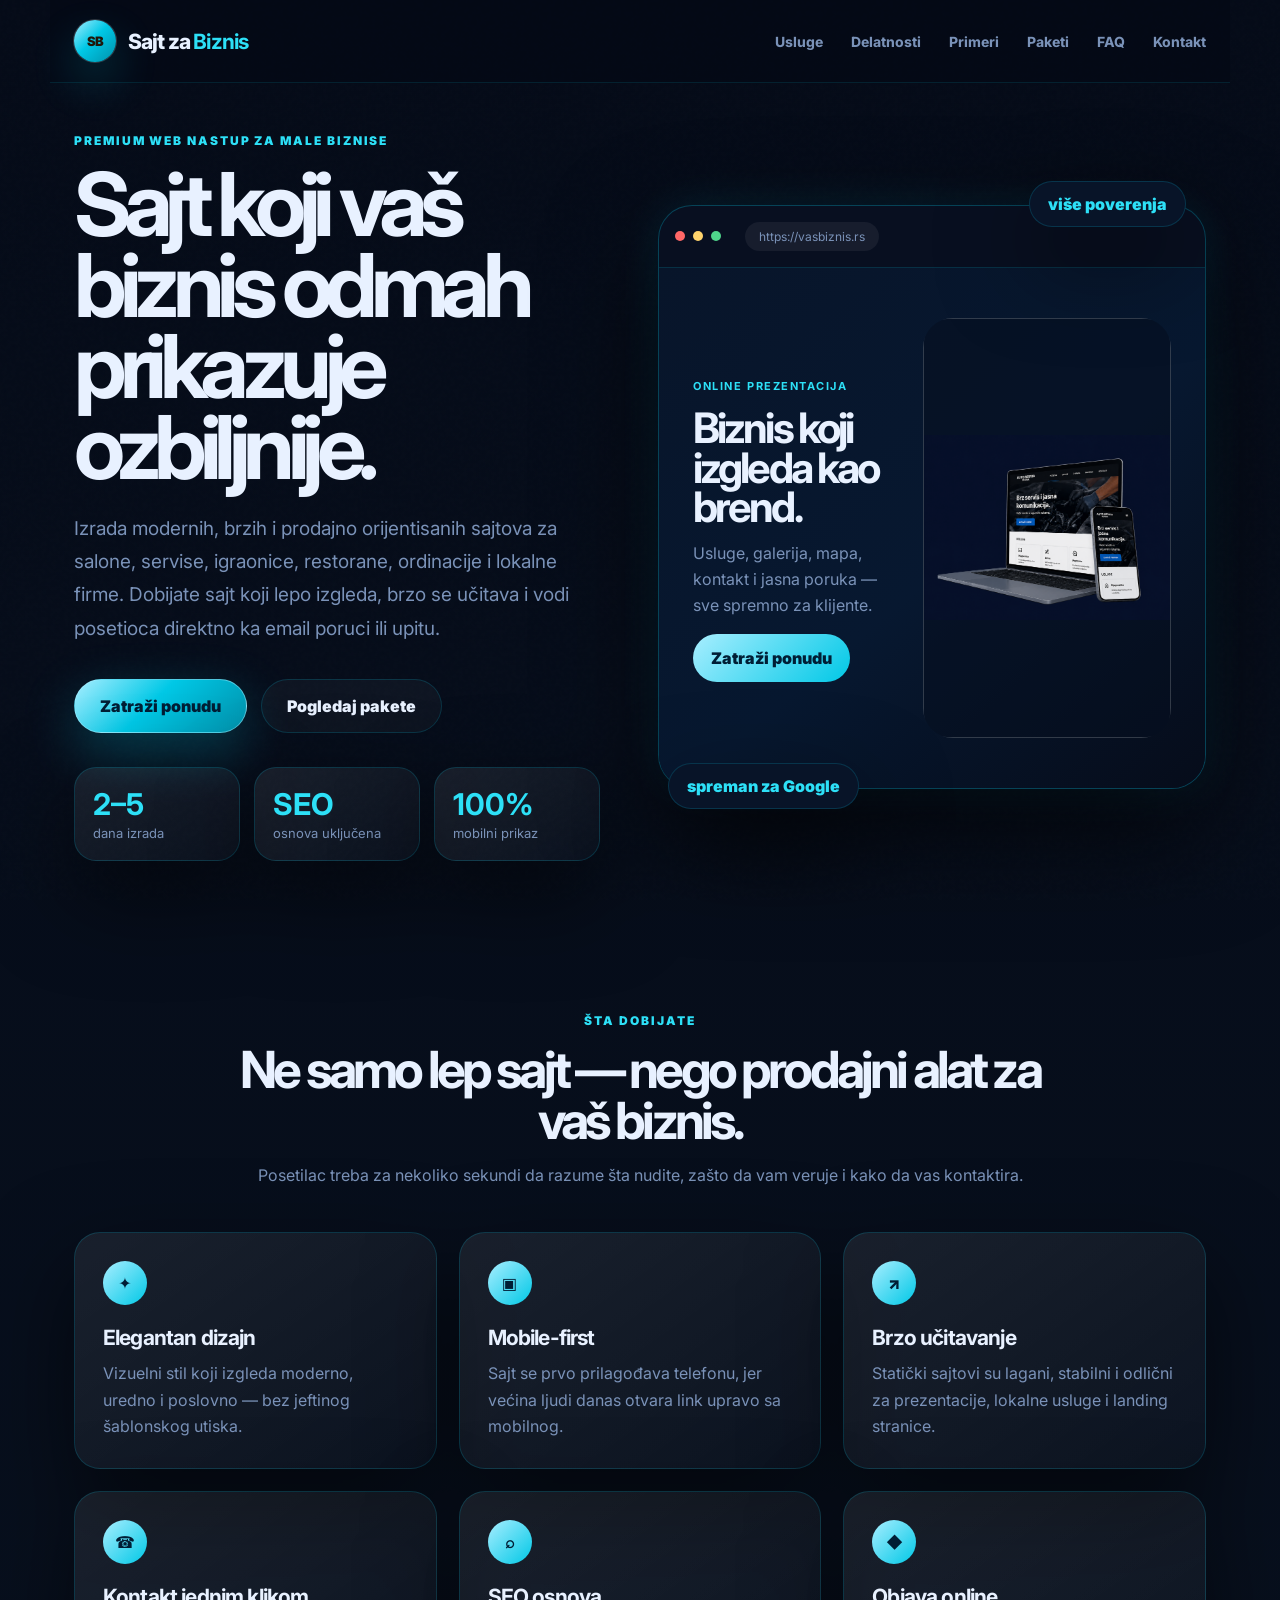
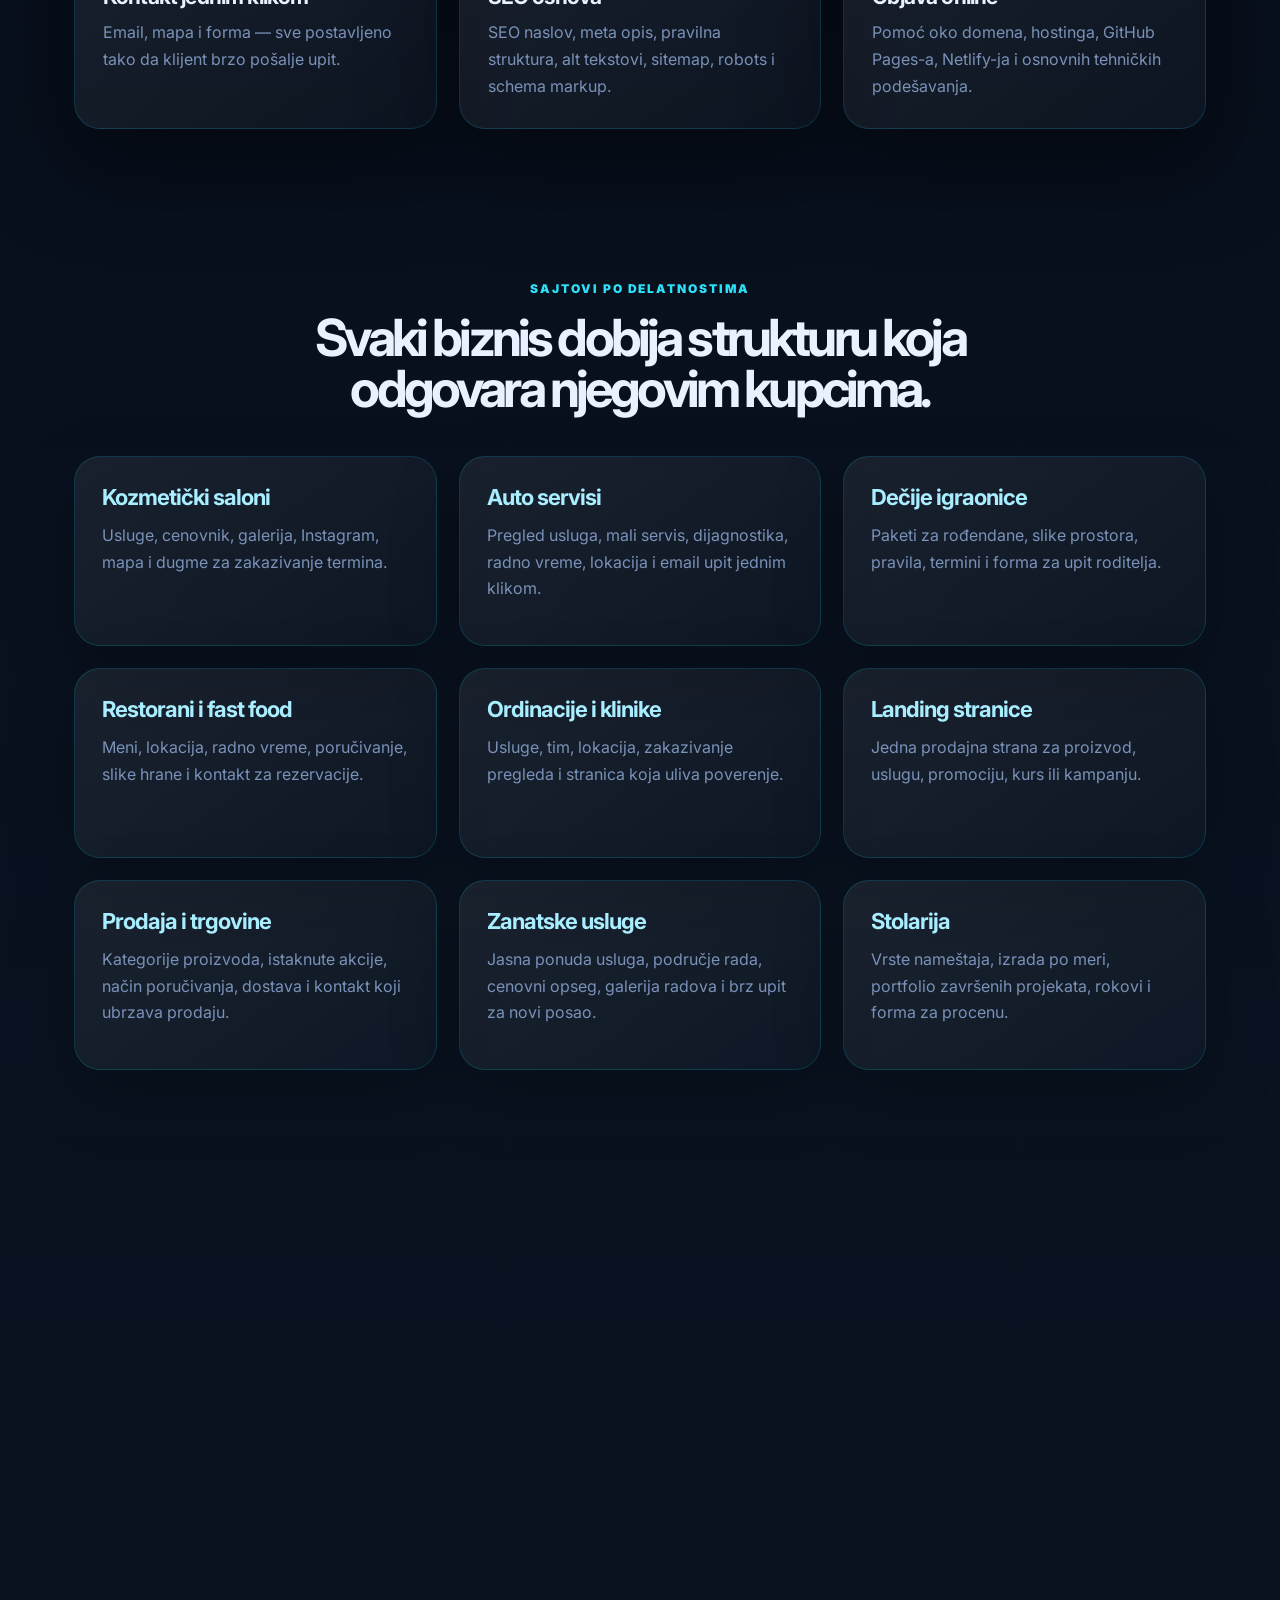
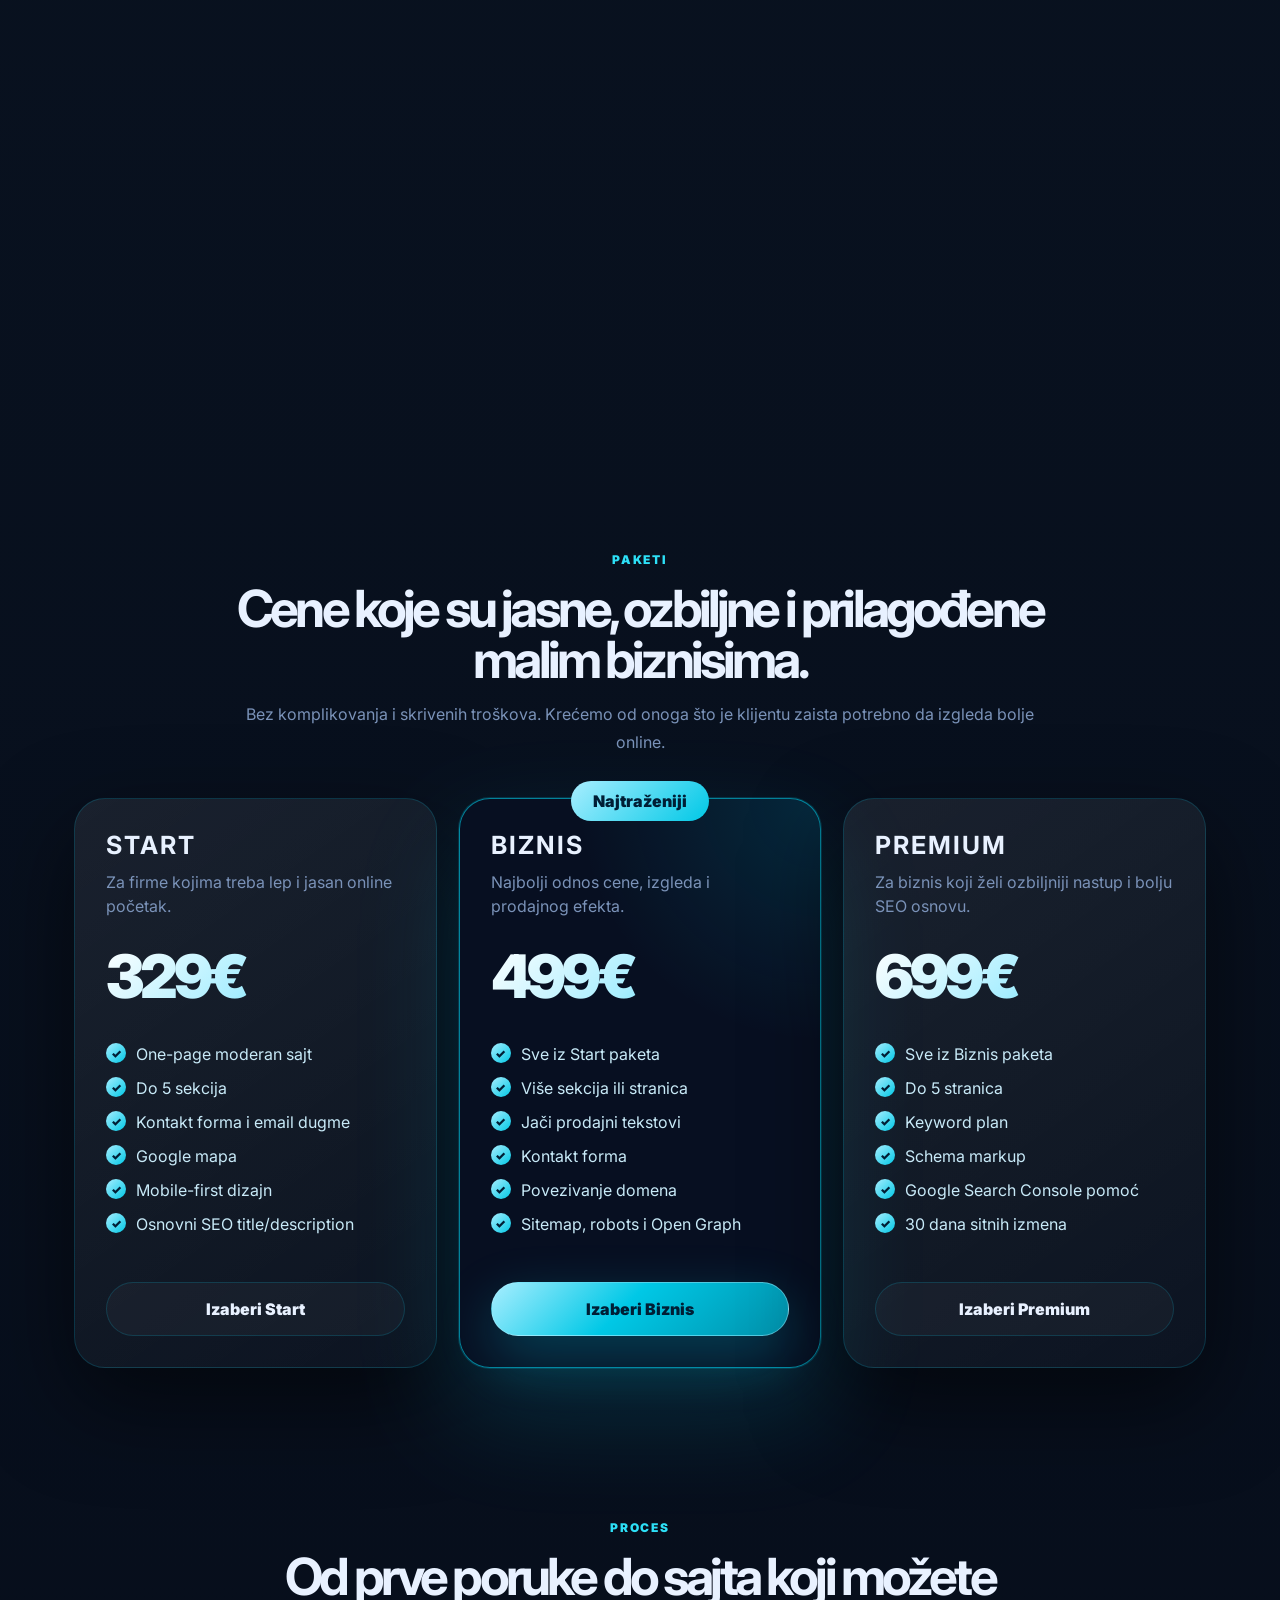
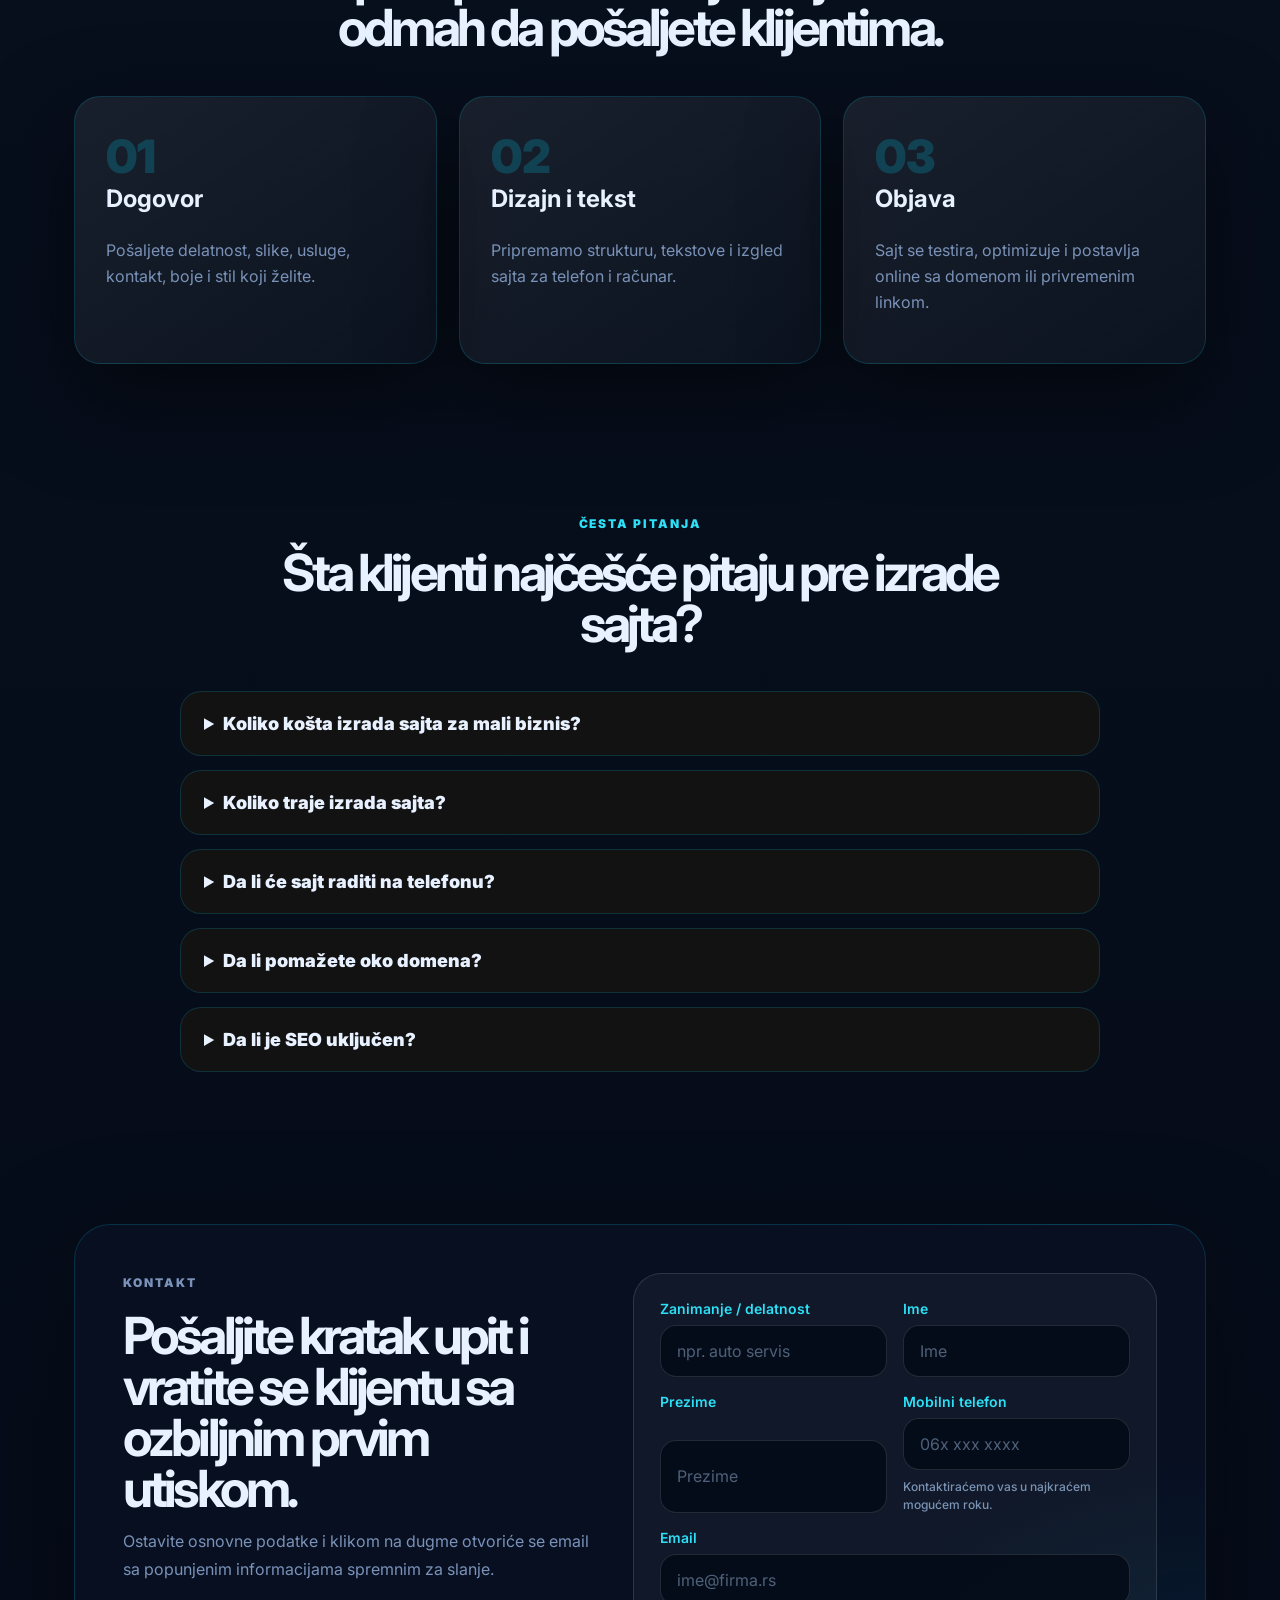
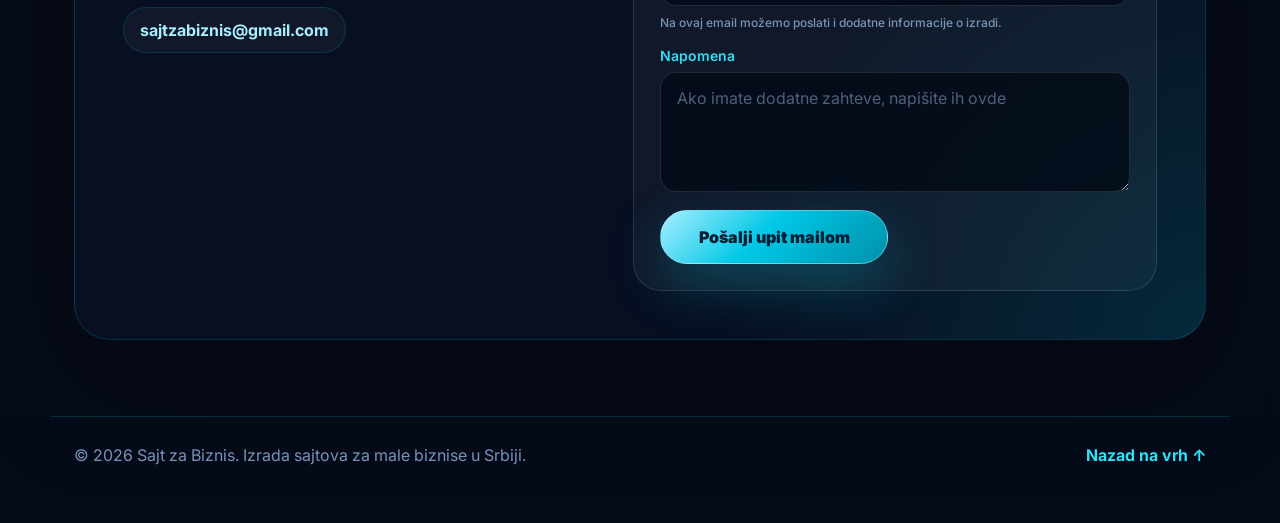
==== commit 3d246479: "zamena pozicija commit" ====
--- a/index.html
+++ b/index.html
@@ -48,7 +48,7 @@
       content="https://sajtzabiznis.rs/assets/og-image.svg"
     />
 
-    <link rel="icon" href="assets/favicon.svg" type="image/svg+xml" />
+    <link rel="icon" href="assets/favicon.svg?v=2" type="image/svg+xml" />
     <link rel="preconnect" href="https://fonts.googleapis.com" />
     <link rel="preconnect" href="https://fonts.gstatic.com" crossorigin />
     <link
@@ -174,7 +174,7 @@
                   Usluge, galerija, mapa, kontakt i jasna poruka — sve spremno
                   za klijente.
                 </p>
-                <button>Pošalji email</button>
+                <a class="preview-cta" href="#kontakt">Zatraži ponudu</a>
               </div>
               <div class="preview-card">
                 <div class="mini-window"></div>
--- a/style.css
+++ b/style.css
@@ -325,6 +325,24 @@
   font-weight: 900;
   color: #001e35;
   background: linear-gradient(135deg, #a8eeff, #00c8e6);
+}
+.preview-cta {
+  display: inline-flex;
+  align-items: center;
+  justify-content: center;
+  border: 0;
+  border-radius: 999px;
+  padding: 14px 18px;
+  font-weight: 900;
+  color: #001e35;
+  background: linear-gradient(135deg, #a8eeff, #00c8e6);
+  transition:
+    transform 0.2s ease,
+    box-shadow 0.2s ease;
+}
+.preview-cta:hover {
+  transform: translateY(-2px);
+  box-shadow: 0 16px 34px rgba(0, 200, 230, 0.22);
 }
 .preview-card {
   min-height: 420px;
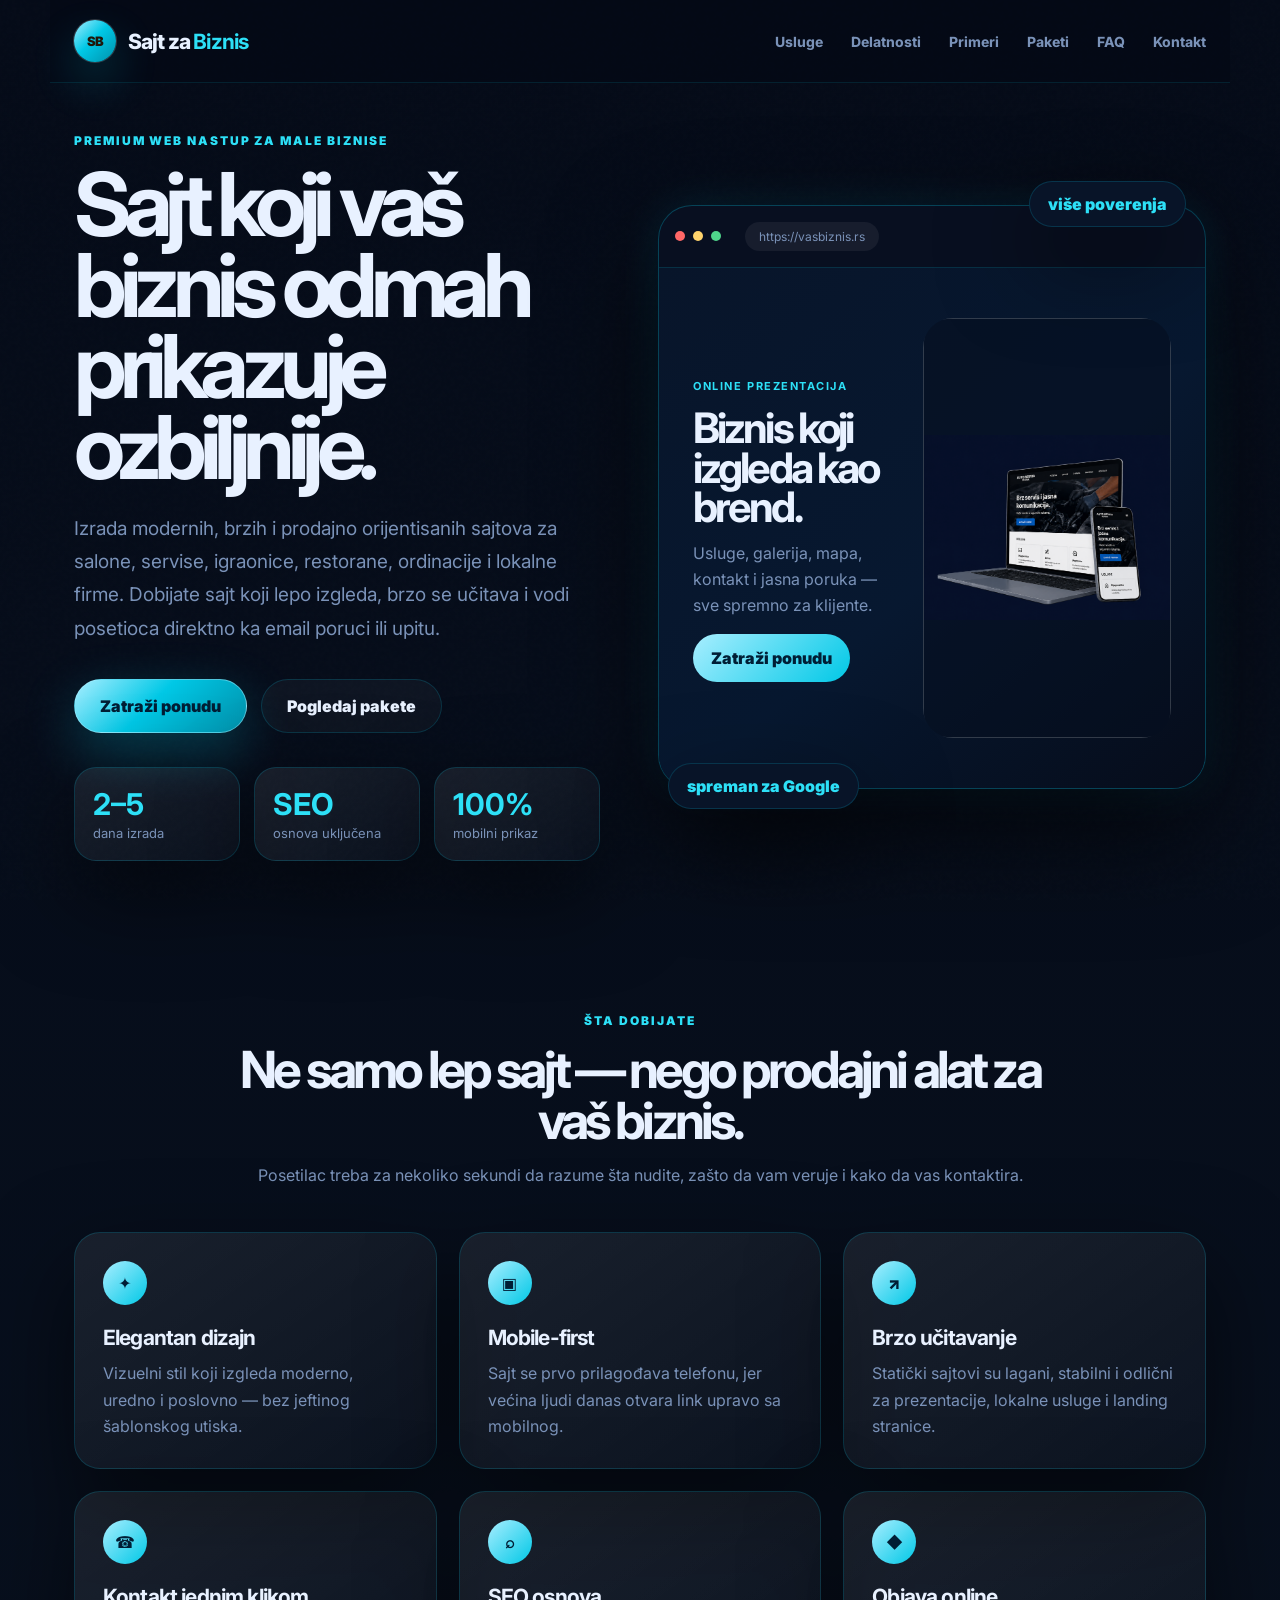
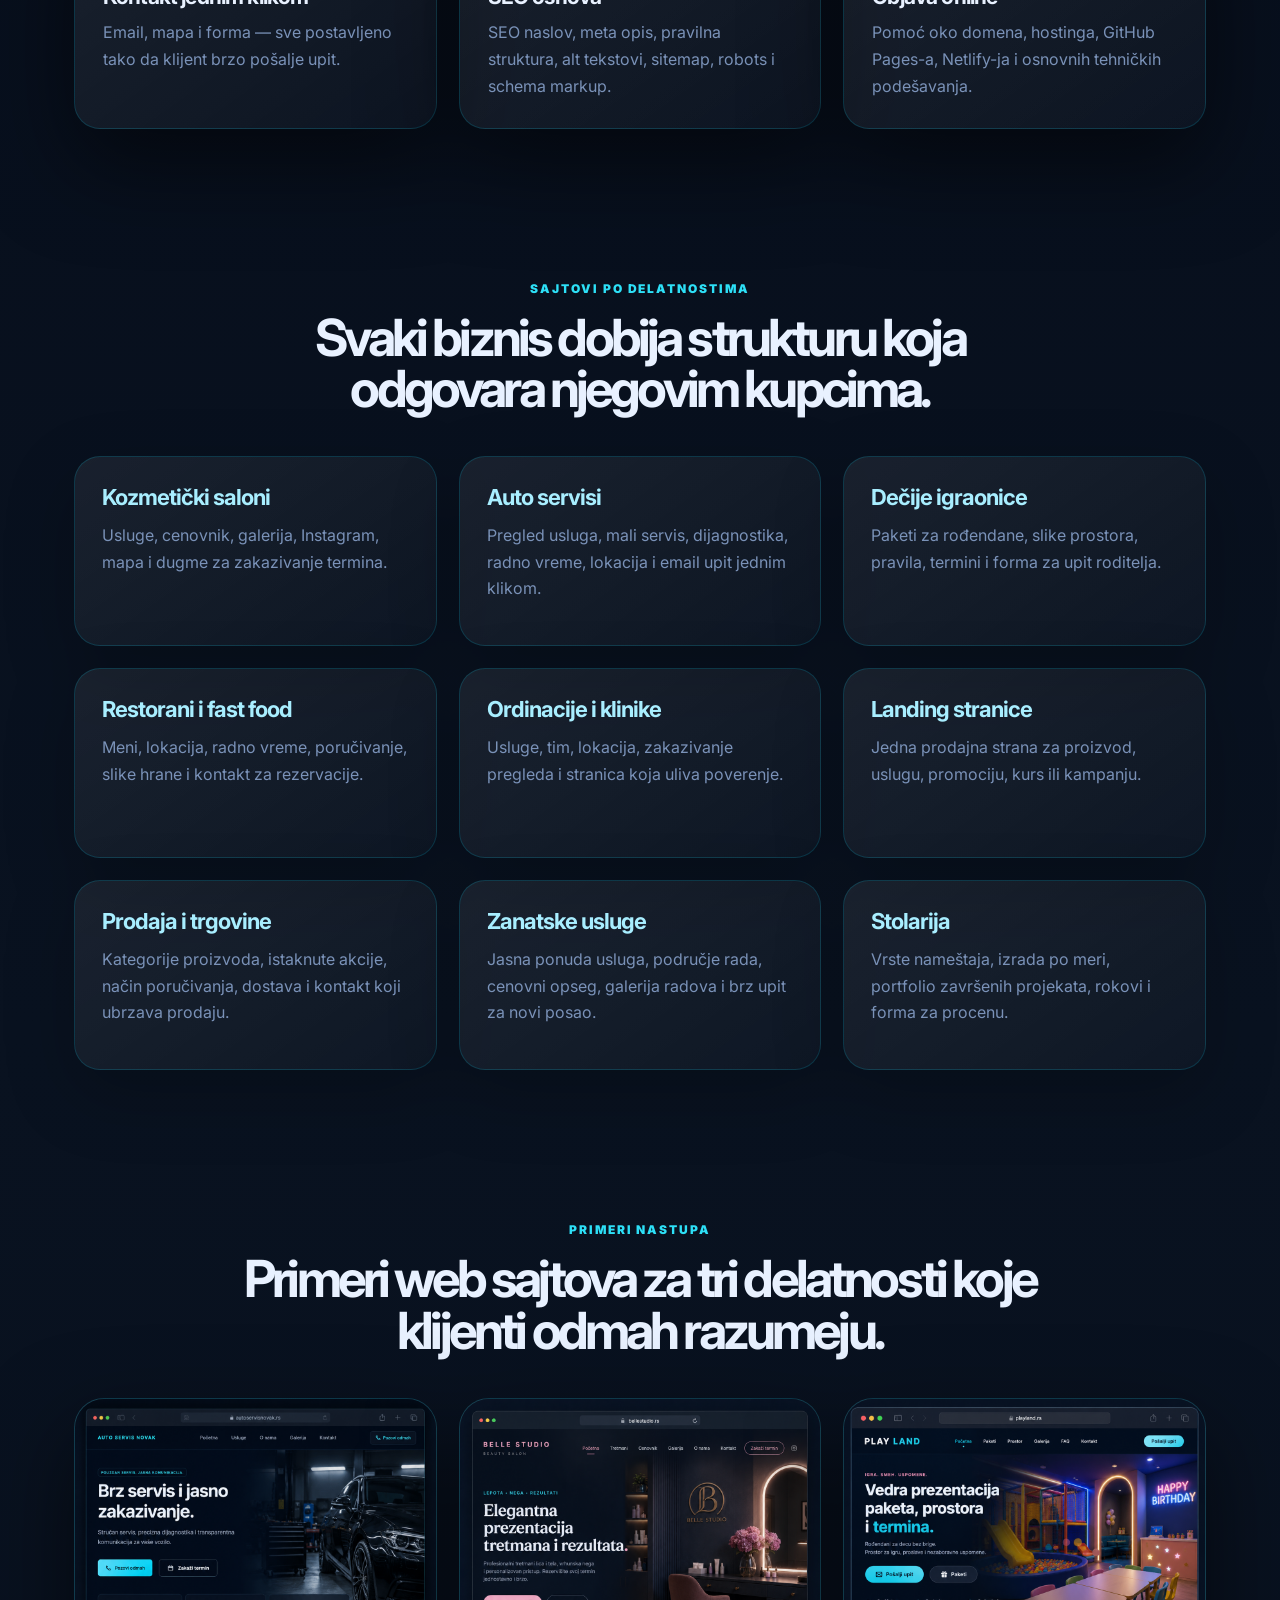
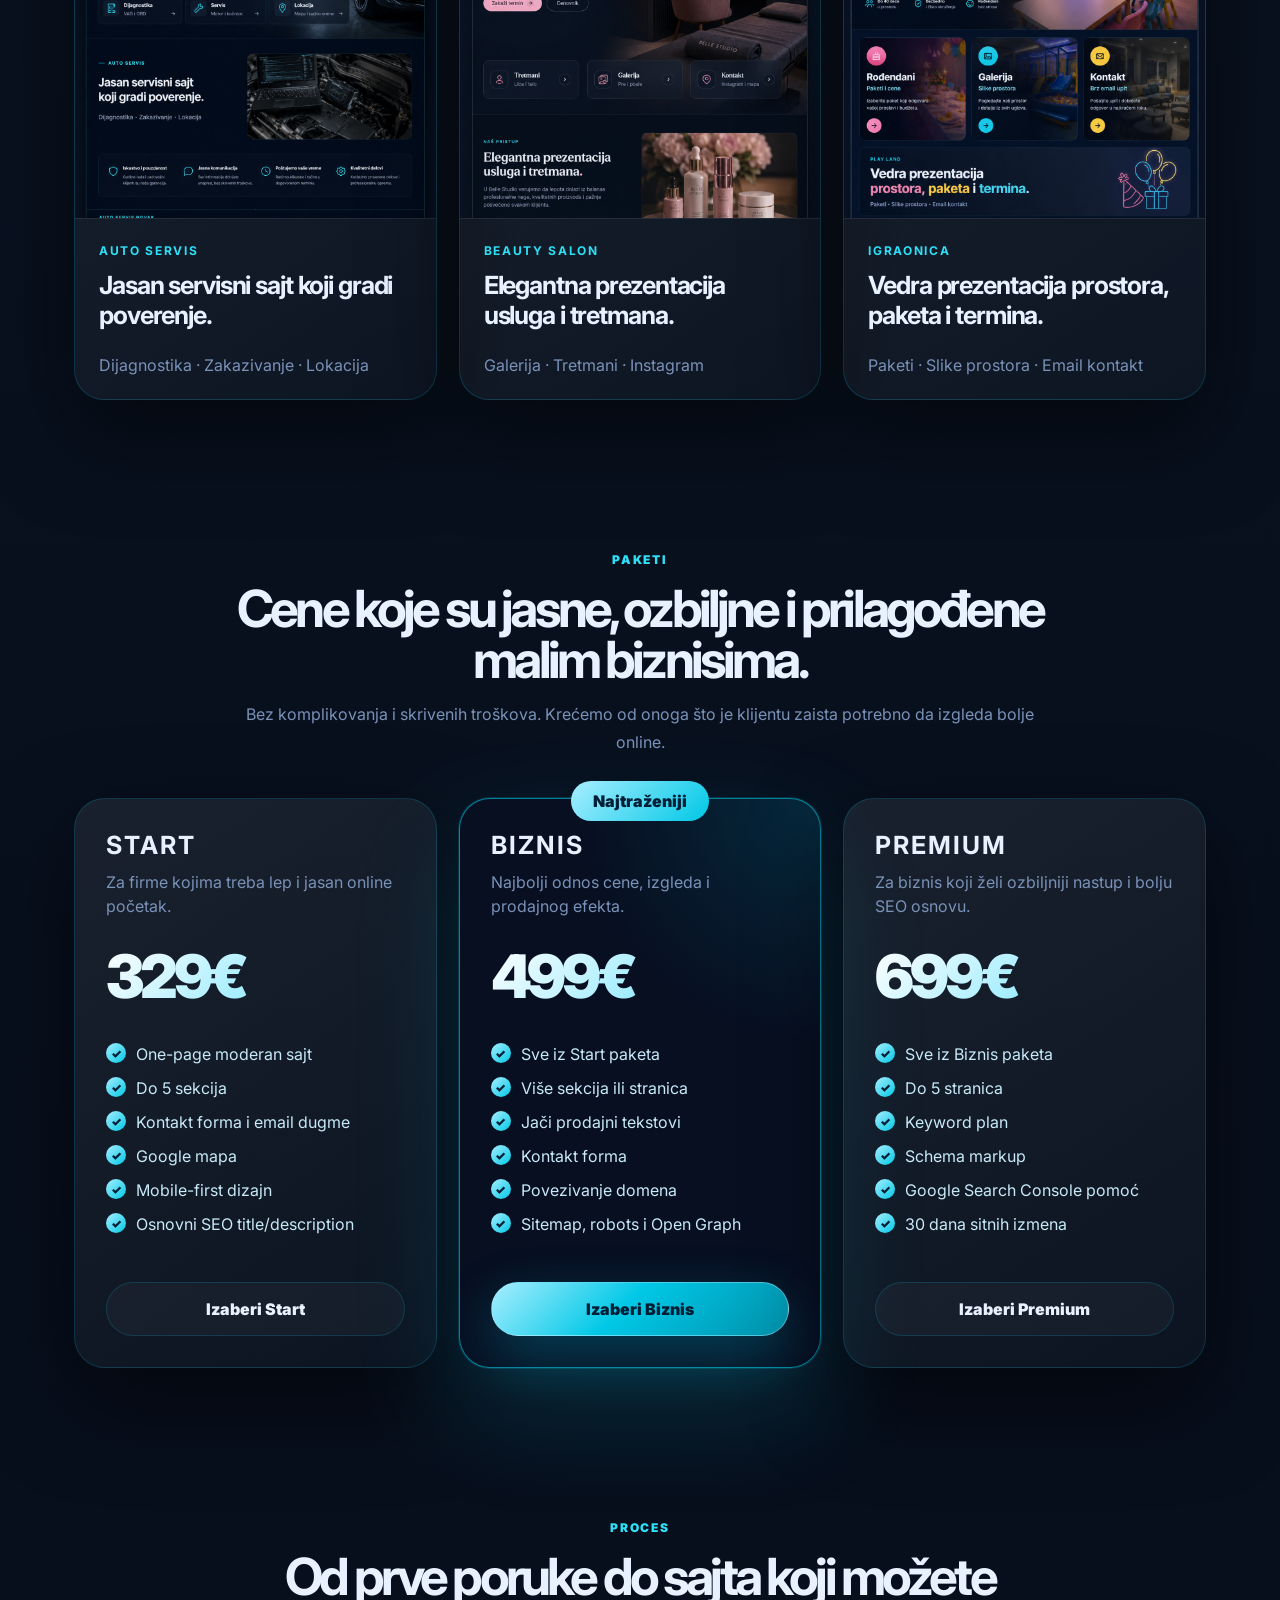
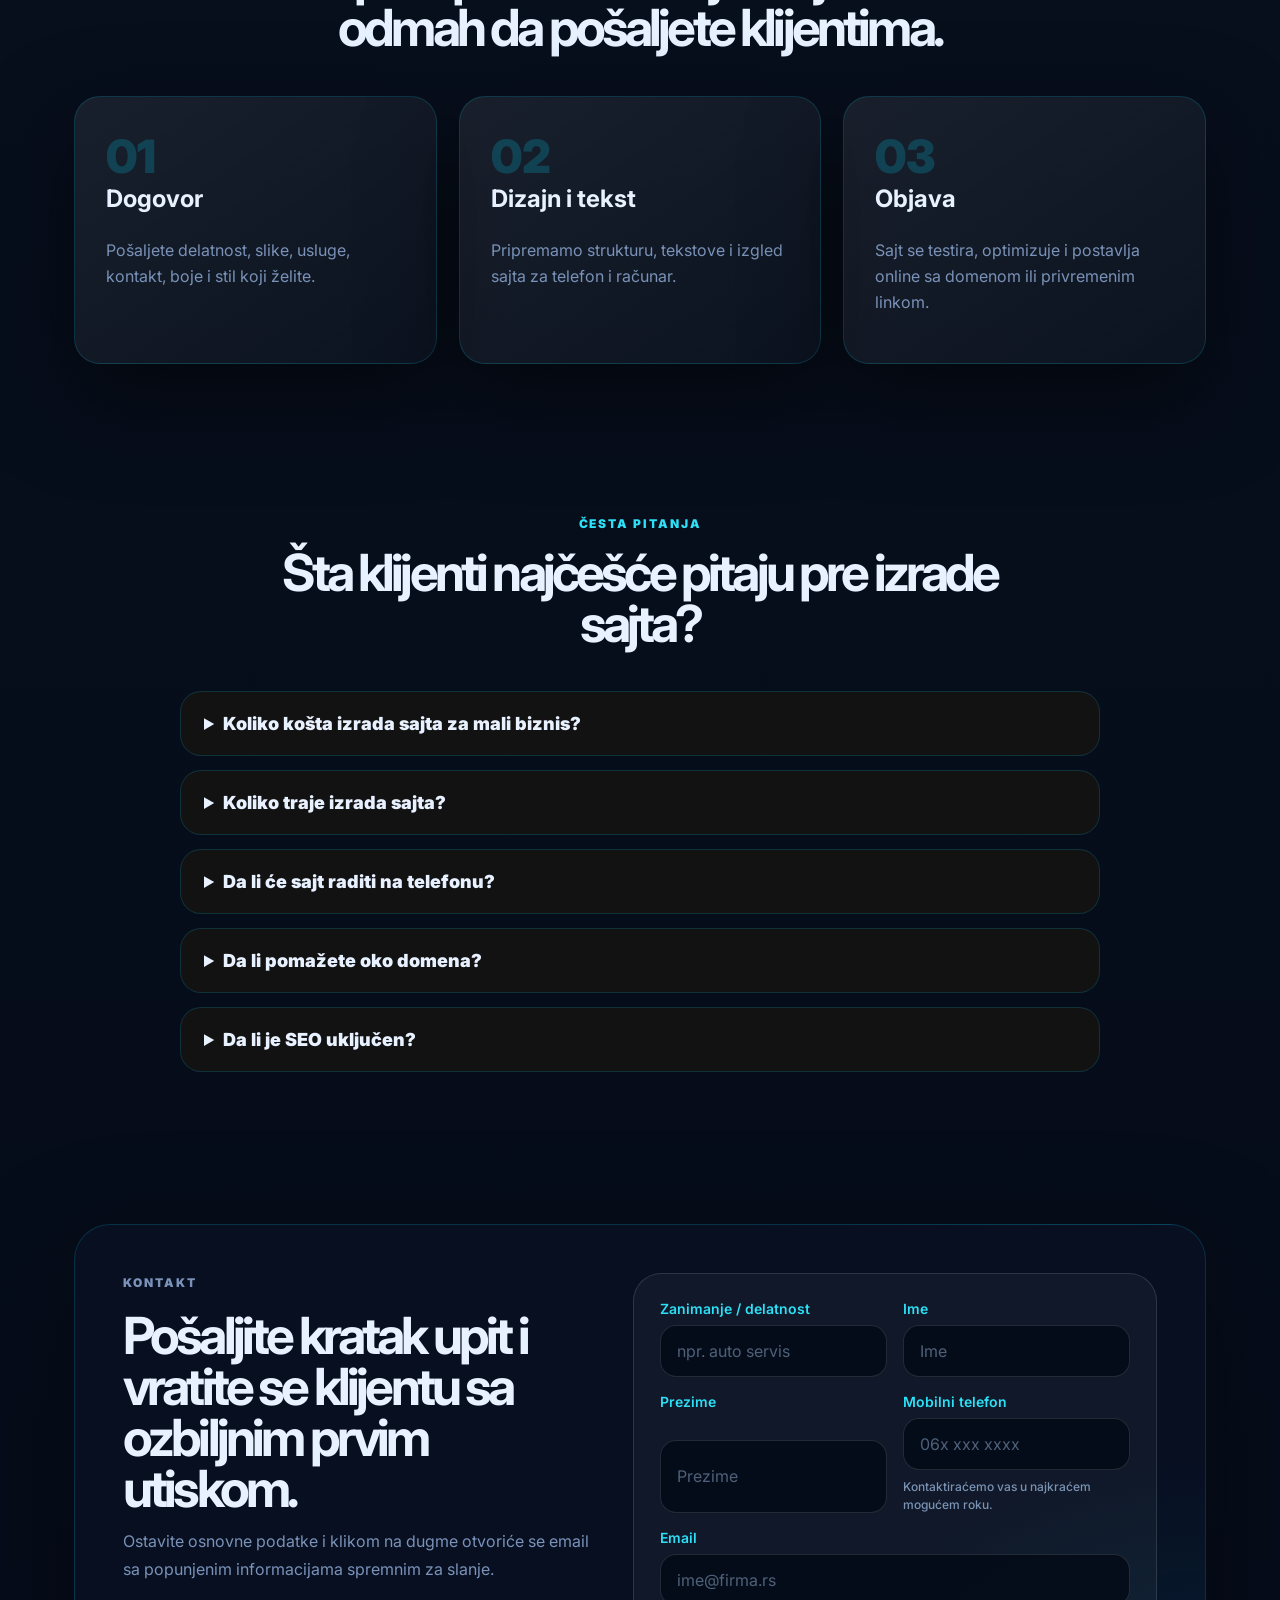
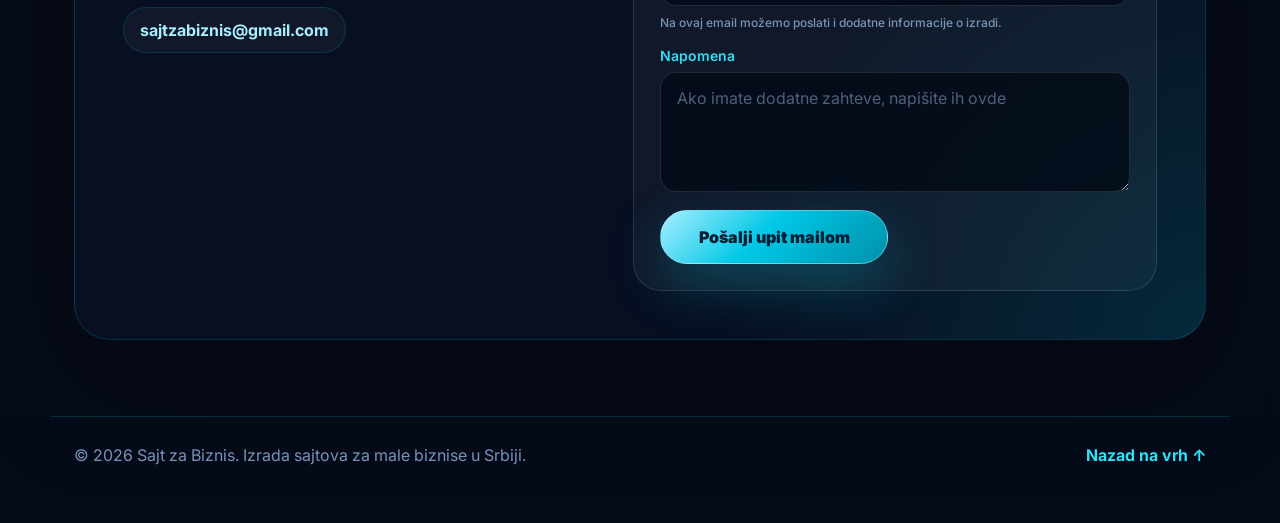
==== commit 0c2411b9: "SEO summery" ====
--- a/index.html
+++ b/index.html
@@ -14,7 +14,14 @@
     />
     <meta name="robots" content="index, follow, max-image-preview:large" />
     <meta name="author" content="Sajt za Biznis" />
+    <meta name="language" content="sr-RS" />
     <link rel="canonical" href="https://sajtzabiznis.rs/" />
+    <link rel="alternate" hreflang="sr-RS" href="https://sajtzabiznis.rs/" />
+    <link
+      rel="alternate"
+      hreflang="x-default"
+      href="https://sajtzabiznis.rs/"
+    />
 
     <!-- Open Graph: kako link izgleda kada ga deliš na društvenim mrežama -->
     <meta property="og:locale" content="sr_RS" />
@@ -31,7 +38,18 @@
     <meta property="og:site_name" content="Sajt za Biznis" />
     <meta
       property="og:image"
-      content="https://sajtzabiznis.rs/assets/og-image.svg"
+      content="https://sajtzabiznis.rs/assets/og-image.png"
+    />
+    <meta
+      property="og:image:secure_url"
+      content="https://sajtzabiznis.rs/assets/og-image.png"
+    />
+    <meta property="og:image:type" content="image/png" />
+    <meta property="og:image:width" content="1200" />
+    <meta property="og:image:height" content="630" />
+    <meta
+      property="og:image:alt"
+      content="Sajt za Biznis - izrada modernih sajtova za male biznise"
     />
 
     <meta name="twitter:card" content="summary_large_image" />
@@ -45,10 +63,29 @@
     />
     <meta
       name="twitter:image"
-      content="https://sajtzabiznis.rs/assets/og-image.svg"
-    />
-
-    <link rel="icon" href="assets/favicon.svg?v=2" type="image/svg+xml" />
+      content="https://sajtzabiznis.rs/assets/og-image.png"
+    />
+    <meta
+      name="twitter:image:alt"
+      content="Sajt za Biznis - izrada modernih sajtova za male biznise"
+    />
+    <meta name="googlebot" content="index, follow, max-image-preview:large" />
+
+    <link rel="icon" href="/favicon.ico" sizes="any" />
+    <link rel="icon" href="/assets/favicon.svg" type="image/svg+xml" />
+    <link
+      rel="icon"
+      href="/assets/favicon-96.png"
+      type="image/png"
+      sizes="96x96"
+    />
+    <link
+      rel="apple-touch-icon"
+      href="/assets/apple-touch-icon.png"
+      sizes="180x180"
+    />
+    <link rel="manifest" href="/site.webmanifest" />
+    <meta name="theme-color" content="#060c1a" />
     <link rel="preconnect" href="https://fonts.googleapis.com" />
     <link rel="preconnect" href="https://fonts.gstatic.com" crossorigin />
     <link
@@ -60,11 +97,76 @@
     <script type="application/ld+json">
       {
         "@context": "https://schema.org",
+        "@type": "Organization",
+        "@id": "https://sajtzabiznis.rs/#organization",
+        "name": "Sajt za Biznis",
+        "url": "https://sajtzabiznis.rs/",
+        "logo": "https://sajtzabiznis.rs/assets/favicon-512.png",
+        "email": "sajtzabiznis@gmail.com"
+      }
+    </script>
+    <script type="application/ld+json">
+      {
+        "@context": "https://schema.org",
+        "@type": "WebSite",
+        "@id": "https://sajtzabiznis.rs/#website",
+        "url": "https://sajtzabiznis.rs/",
+        "name": "Sajt za Biznis",
+        "inLanguage": "sr-RS",
+        "publisher": {
+          "@id": "https://sajtzabiznis.rs/#organization"
+        }
+      }
+    </script>
+    <script type="application/ld+json">
+      {
+        "@context": "https://schema.org",
+        "@type": "WebPage",
+        "@id": "https://sajtzabiznis.rs/#webpage",
+        "url": "https://sajtzabiznis.rs/",
+        "name": "Sajt za Biznis | Izrada modernih sajtova za male biznise od 329€",
+        "description": "Sajt za Biznis izrađuje moderne, brze i prodajno orijentisane sajtove za male biznise u Srbiji.",
+        "inLanguage": "sr-RS",
+        "isPartOf": {
+          "@id": "https://sajtzabiznis.rs/#website"
+        },
+        "about": {
+          "@id": "https://sajtzabiznis.rs/#professional-service"
+        },
+        "primaryImageOfPage": {
+          "@type": "ImageObject",
+          "url": "https://sajtzabiznis.rs/assets/og-image.png",
+          "width": 1200,
+          "height": 630
+        },
+        "dateModified": "2026-06-18"
+      }
+    </script>
+    <script type="application/ld+json">
+      {
+        "@context": "https://schema.org",
         "@type": "ProfessionalService",
+        "@id": "https://sajtzabiznis.rs/#professional-service",
         "name": "Sajt za Biznis",
         "description": "Izrada modernih, brzih i preglednih sajtova za male biznise u Srbiji.",
         "url": "https://sajtzabiznis.rs/",
+        "image": "https://sajtzabiznis.rs/assets/og-image.svg",
+        "logo": "https://sajtzabiznis.rs/assets/favicon-512.png",
         "email": "sajtzabiznis@gmail.com",
+        "contactPoint": [
+          {
+            "@type": "ContactPoint",
+            "contactType": "customer support",
+            "email": "sajtzabiznis@gmail.com",
+            "availableLanguage": ["sr"],
+            "areaServed": "RS"
+          }
+        ],
+        "inLanguage": "sr-RS",
+        "mainEntityOfPage": "https://sajtzabiznis.rs/",
+        "provider": {
+          "@id": "https://sajtzabiznis.rs/#organization"
+        },
         "areaServed": ["Srbija", "Beograd", "Rakovica", "Miljakovac"],
         "priceRange": "329€ - 699€",
         "serviceType": [
@@ -73,7 +175,33 @@
           "Lokalni SEO",
           "Statički sajtovi"
         ],
-        "sameAs": []
+        "hasOfferCatalog": {
+          "@type": "OfferCatalog",
+          "name": "Paketi usluge",
+          "itemListElement": [
+            {
+              "@type": "Offer",
+              "name": "START paket",
+              "price": "329",
+              "priceCurrency": "EUR",
+              "url": "https://sajtzabiznis.rs/#paketi"
+            },
+            {
+              "@type": "Offer",
+              "name": "BIZNIS paket",
+              "price": "499",
+              "priceCurrency": "EUR",
+              "url": "https://sajtzabiznis.rs/#paketi"
+            },
+            {
+              "@type": "Offer",
+              "name": "PREMIUM paket",
+              "price": "699",
+              "priceCurrency": "EUR",
+              "url": "https://sajtzabiznis.rs/#paketi"
+            }
+          ]
+        }
       }
     </script>
     <script type="application/ld+json">
@@ -91,7 +219,15 @@
           },
           {
             "@type": "Question",
-            "name": "Da li svaki sajt radi na telefonu?",
+            "name": "Koliko traje izrada sajta?",
+            "acceptedAnswer": {
+              "@type": "Answer",
+              "text": "Jednostavan sajt može biti gotov za nekoliko dana. Veći sajt sa više stranica, SEO strukturom i dodatnim materijalom traje duže."
+            }
+          },
+          {
+            "@type": "Question",
+            "name": "Da li će sajt raditi na telefonu?",
             "acceptedAnswer": {
               "@type": "Answer",
               "text": "Da. Svaki sajt se pravi mobile-first, tako da lepo izgleda na telefonu, tabletu i računaru."
@@ -99,10 +235,18 @@
           },
           {
             "@type": "Question",
-            "name": "Da li pomažete oko domena i objave sajta?",
+            "name": "Da li pomažete oko domena?",
             "acceptedAnswer": {
               "@type": "Answer",
-              "text": "Da. Paketi mogu uključiti pomoć oko povezivanja domena, hostinga, GitHub Pages-a, Netlify-ja i osnovnog SEO podešavanja."
+              "text": "Da. Možemo pomoći oko povezivanja domena, GitHub Pages-a, Netlify-ja, osnovnih DNS podešavanja i objave sajta."
+            }
+          },
+          {
+            "@type": "Question",
+            "name": "Da li je SEO uključen?",
+            "acceptedAnswer": {
+              "@type": "Answer",
+              "text": "Da. Svaki paket ima osnovni SEO, a viši paketi mogu uključiti sitemap, robots.txt, Open Graph, schema markup, keyword plan i pomoć oko Google Search Console-a."
             }
           }
         ]
--- a/style.css
+++ b/style.css
@@ -587,6 +587,7 @@
   font-weight: 900;
   letter-spacing: -0.07em;
   background: linear-gradient(135deg, #fff, #a8eeff, #00c8e6);
+  background-clip: text;
   -webkit-background-clip: text;
   color: transparent;
   margin: 18px 0;
@@ -924,10 +925,10 @@
     min-height: auto;
   }
   .preview-card {
-    min-height: 320px;
+    min-height: 280px;
   }
   .mini-window {
-    min-height: 320px;
+    min-height: 280px;
   }
   .preview-copy h2 {
     font-size: 30px;
@@ -938,9 +939,6 @@
   }
   .preview-copy button {
     width: 100%;
-  }
-  .preview-card {
-    min-height: 250px;
   }
   .floating-badge {
     display: none;
@@ -1024,11 +1022,20 @@
   }
   .hero {
     padding-top: 16px;
-    gap: 24px;
+    gap: 20px;
   }
   .hero-actions,
   .form-actions {
     gap: 10px;
+  }
+  .premium-preview {
+    padding: 18px;
+  }
+  .preview-copy h2 {
+    font-size: 26px;
+  }
+  .preview-copy p {
+    font-size: 14px;
   }
   .btn {
     min-height: 50px;
@@ -1060,6 +1067,9 @@
   .portfolio-image {
     height: 190px;
   }
+  .portfolio-shot {
+    height: 190px;
+  }
   .price {
     font-size: 42px;
   }
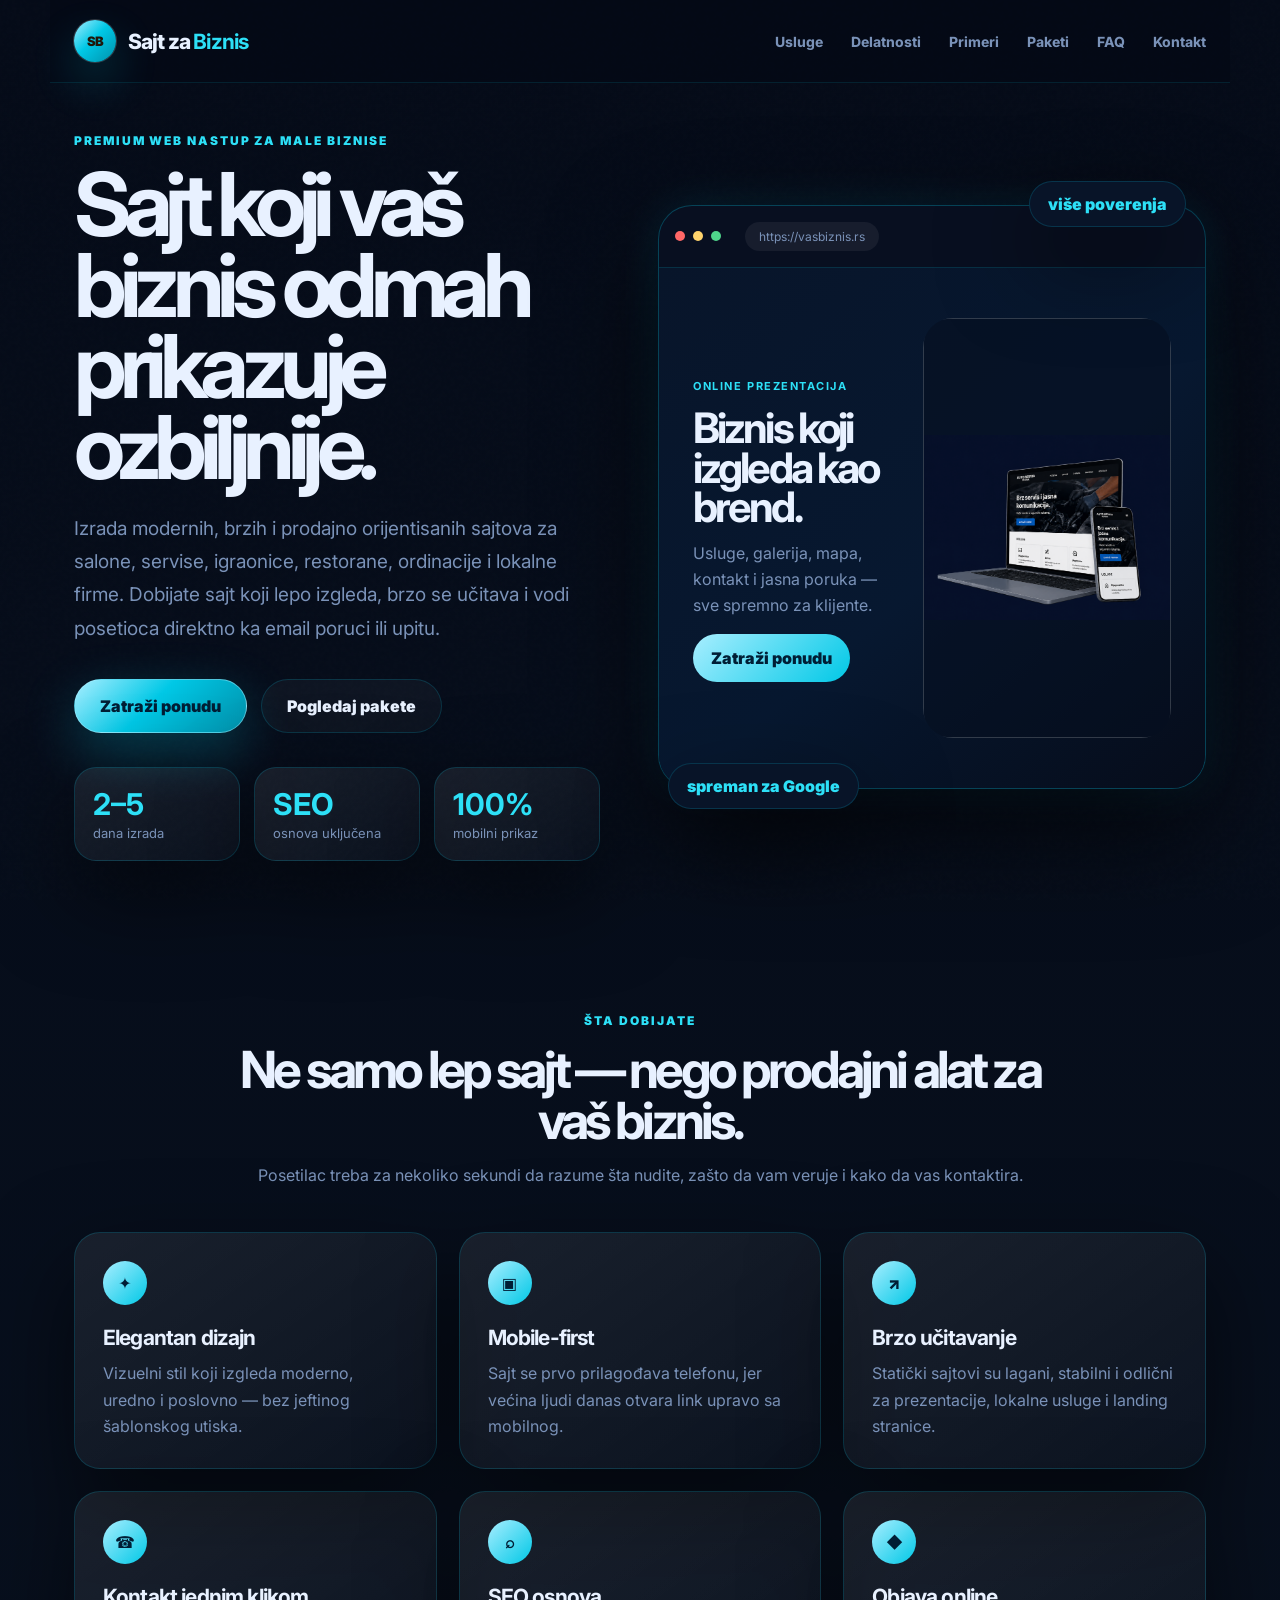
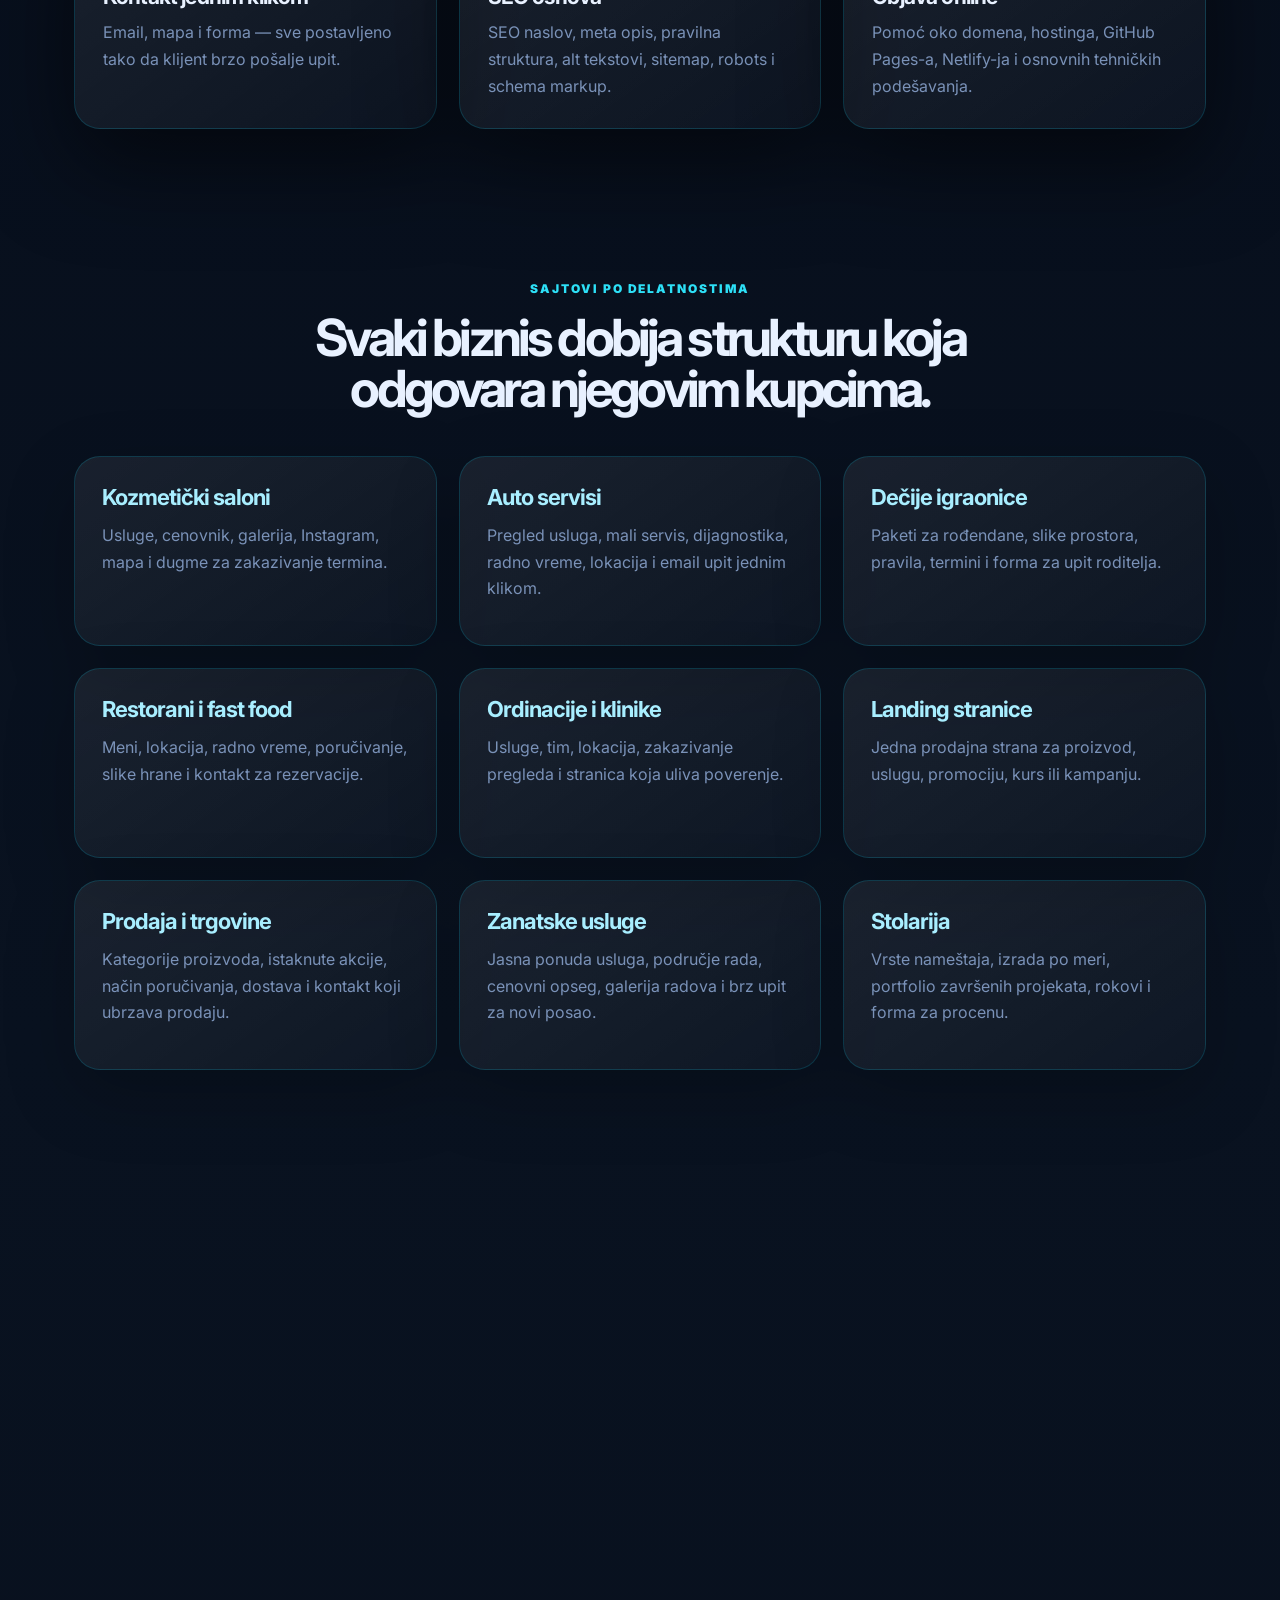
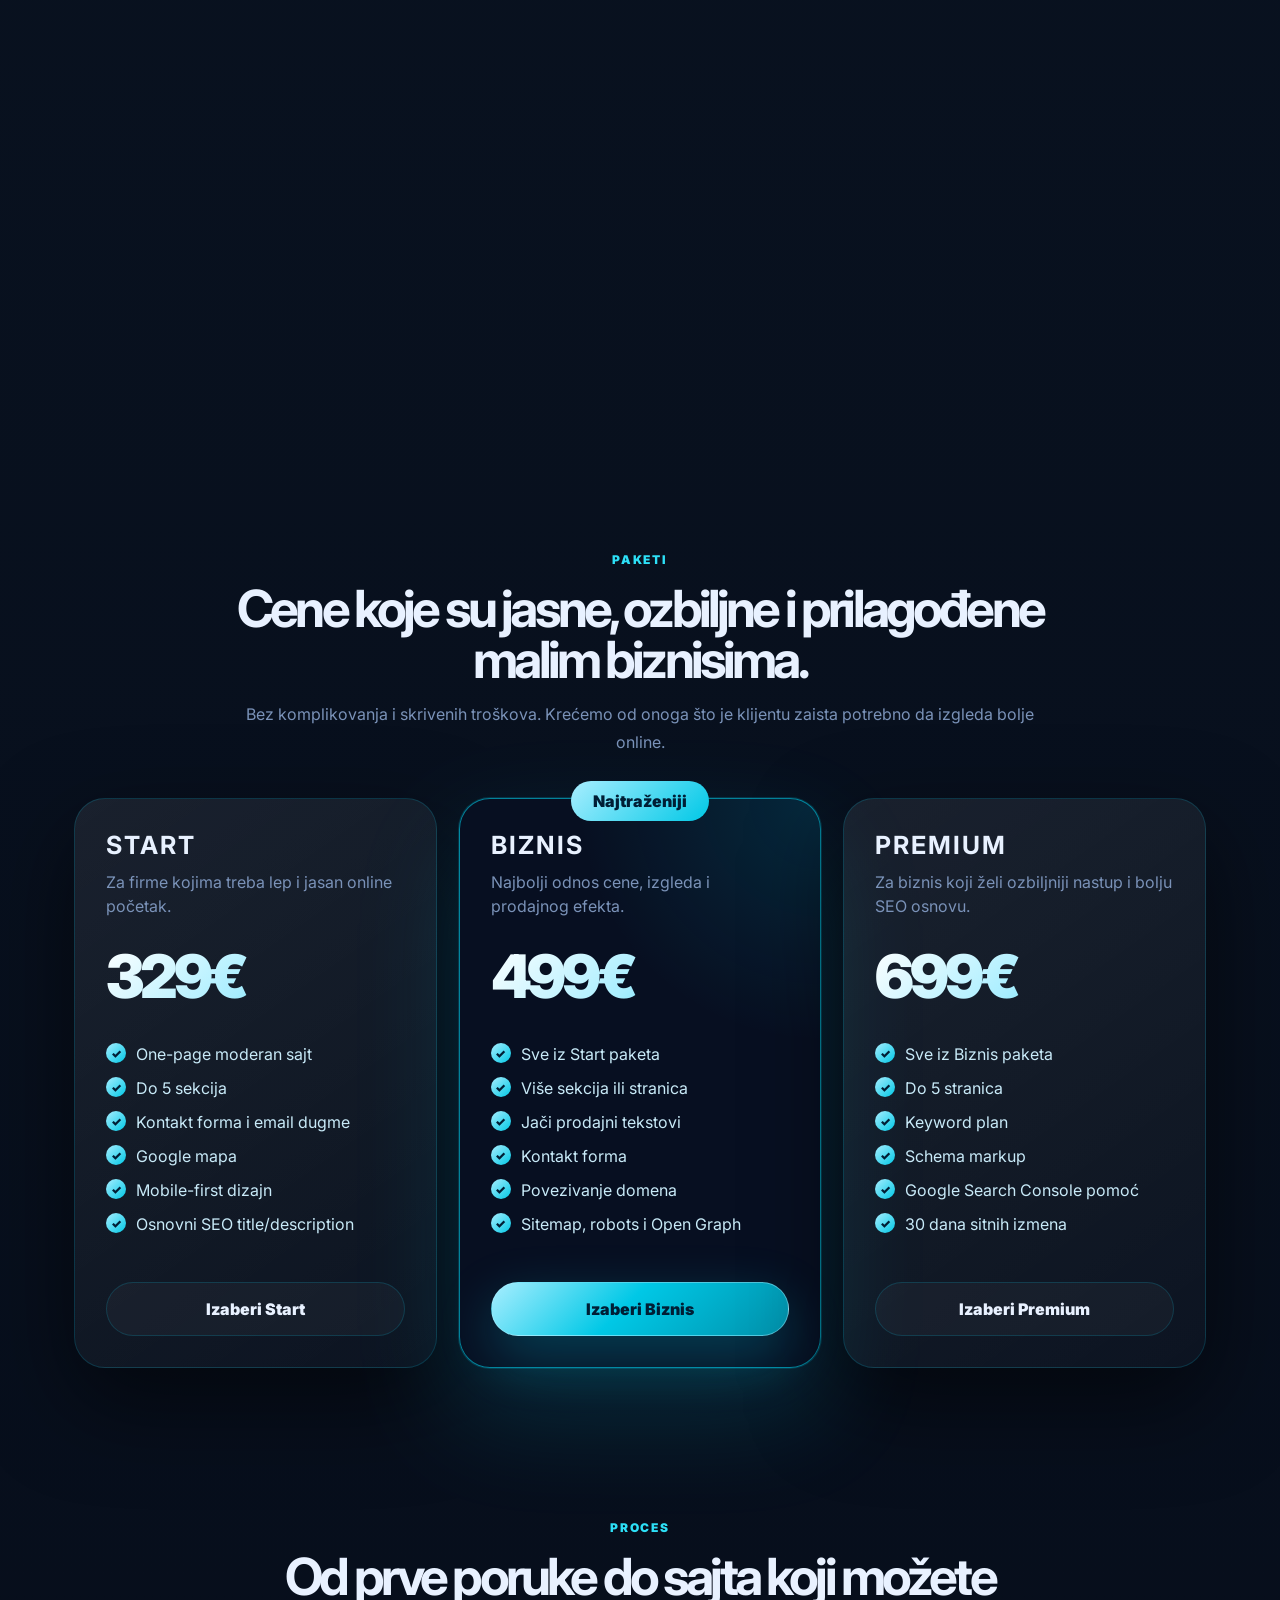
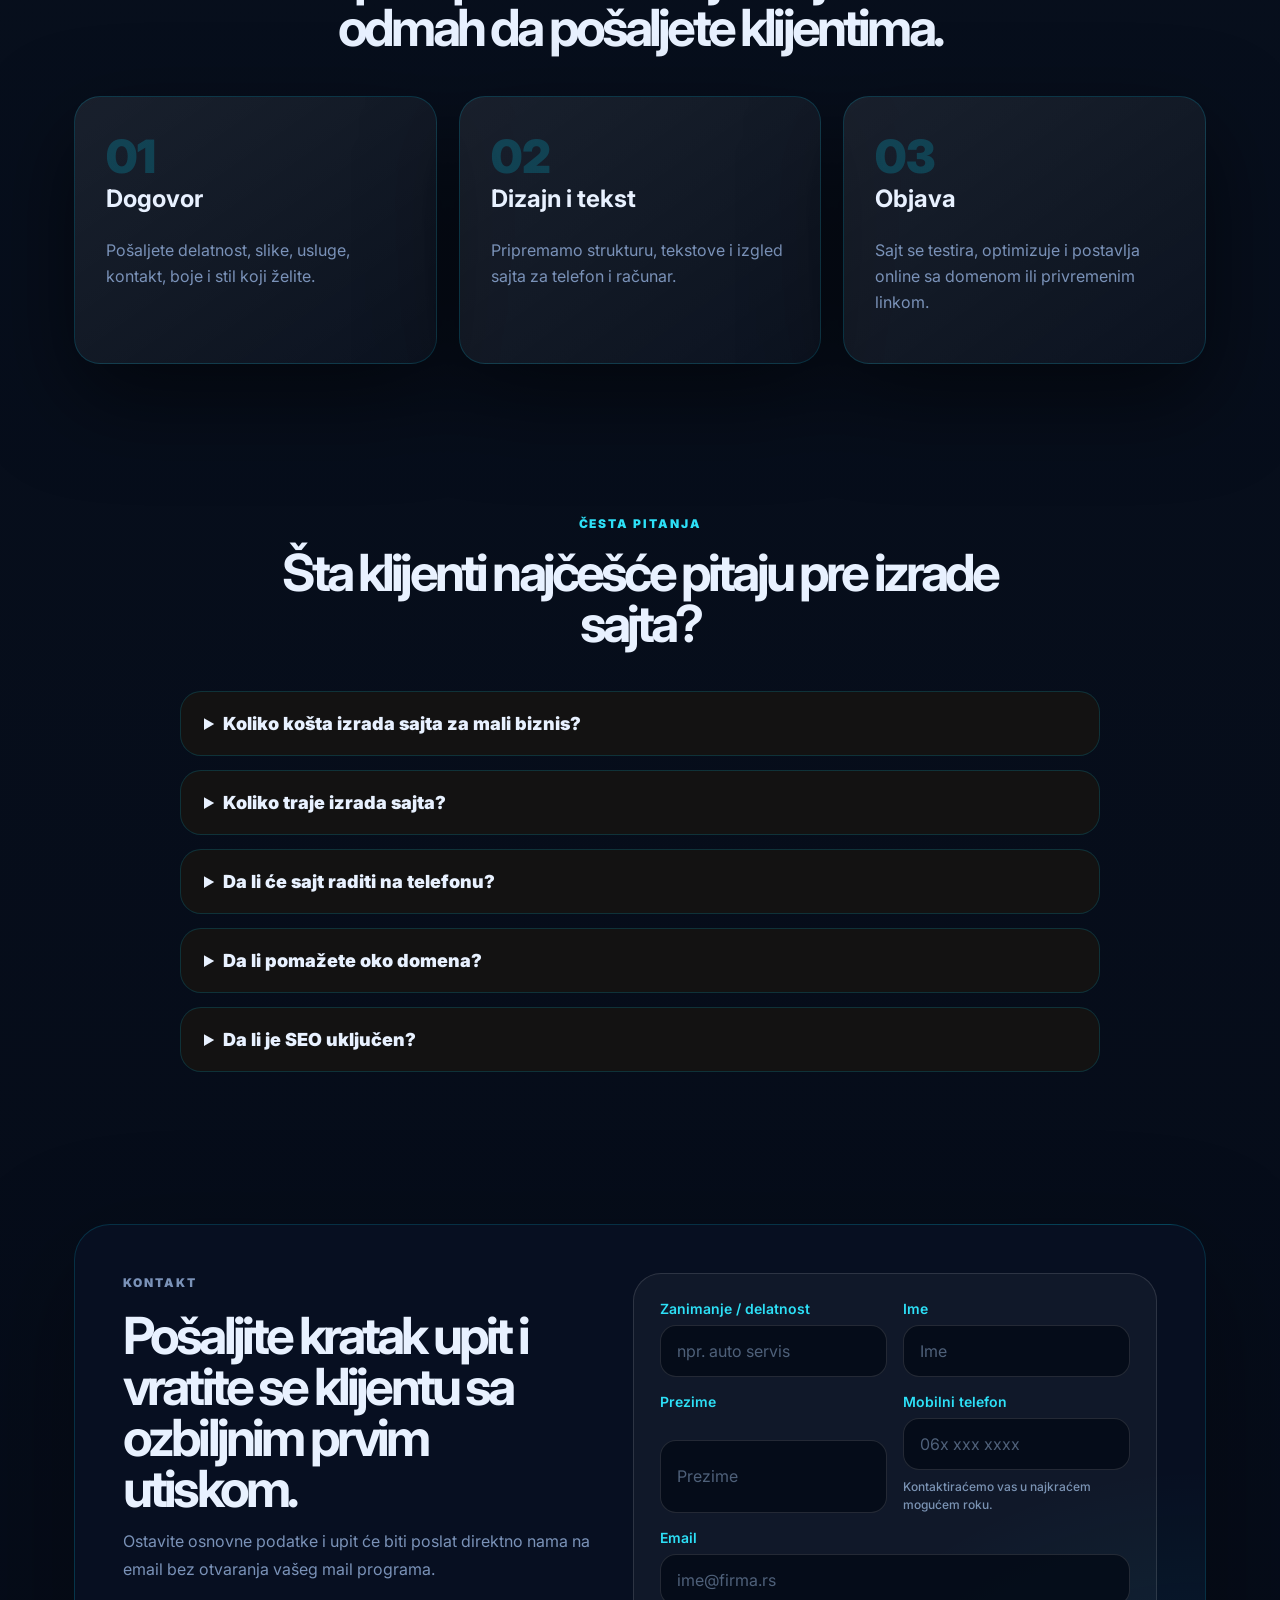
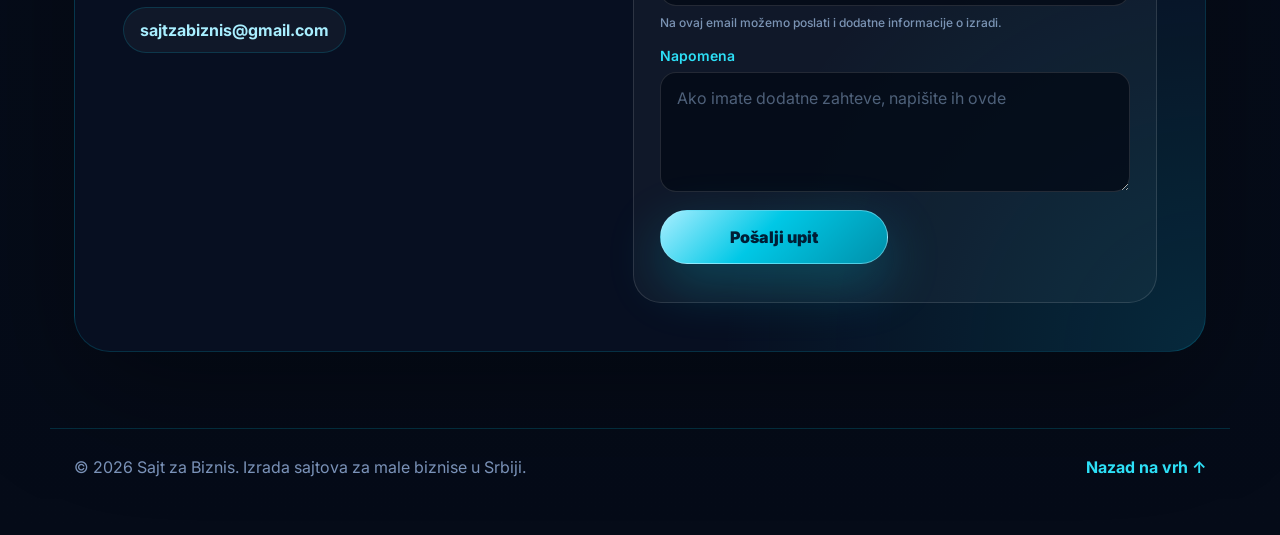
==== commit 62e966c4: "submit forme" ====
--- a/index.html
+++ b/index.html
@@ -667,8 +667,8 @@
               utiskom.
             </h2>
             <p>
-              Ostavite osnovne podatke i klikom na dugme otvoriće se email sa
-              popunjenim informacijama spremnim za slanje.
+              Ostavite osnovne podatke i upit će biti poslat direktno nama na
+              email bez otvaranja vašeg mail programa.
             </p>
             <div class="contact-quick-links">
               <a
@@ -678,7 +678,14 @@
               >
             </div>
           </div>
-          <form id="leadForm" class="lead-form">
+          <form
+            id="leadForm"
+            class="lead-form"
+            method="post"
+            action="https://formsubmit.co/ajax/sajtzabiznis@gmail.com"
+          >
+            <input type="text" name="_honey" tabindex="-1" autocomplete="off" style="display: none" />
+            <input type="hidden" name="_captcha" value="false" />
             <div class="form-grid">
               <label>
                 <span>Zanimanje / delatnost</span>
@@ -741,9 +748,7 @@
               </label>
             </div>
             <div class="form-actions">
-              <button class="btn btn-primary" type="submit">
-                Pošalji upit mailom
-              </button>
+              <button class="btn btn-primary" type="submit">Pošalji upit</button>
             </div>
           </form>
         </div>
